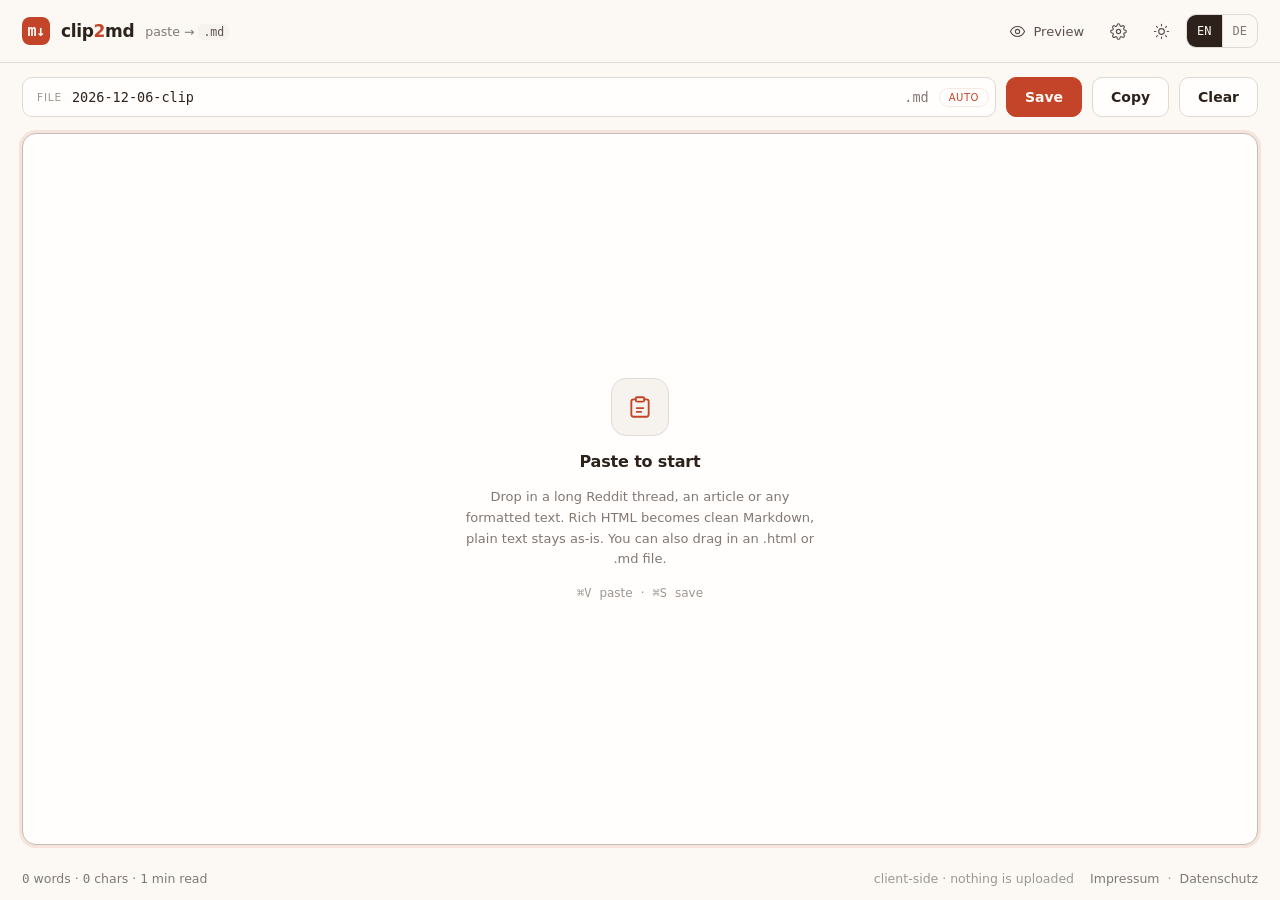
==== index.html @ 916d4b7c "Logo als Pfade, Undo-Fix beim Einfuegen, Drop-Schutz, CSP/HSTS, Datenschutz praezisiert" ====
<!DOCTYPE html>
<html lang="en">
<head>
<meta charset="UTF-8" />
<meta name="viewport" content="width=device-width, initial-scale=1.0" />
<meta name="description" content="clip2md — paste a Reddit thread, an article, any rich text and save it as clean Markdown in one keystroke. Client-side, private, no upload." />
<meta name="theme-color" content="#faf7f2" />
<link rel="manifest" href="manifest.webmanifest" />
<link rel="icon" href="icon.svg" type="image/svg+xml" />
<title>clip2md — Paste to Markdown</title>
<style>
  @font-face {
    font-family: "Geist";
    src: url("vendor/fonts/Geist-Variable.woff2") format("woff2");
    font-weight: 100 900; font-style: normal; font-display: swap;
  }
  @font-face {
    font-family: "Geist Mono";
    src: url("vendor/fonts/GeistMono-Variable.woff2") format("woff2");
    font-weight: 100 900; font-style: normal; font-display: swap;
  }

  :root {
    /* Light — warm paper, ink, one vermilion accent */
    --paper:       oklch(98.4% 0.006 80);
    --surface:     oklch(99.6% 0.003 80);
    --raised:      oklch(96.6% 0.007 80);
    --raised-hi:   oklch(94% 0.009 80);
    --line:        oklch(89% 0.008 75);
    --line-strong: oklch(80% 0.012 70);
    --ink:         oklch(26% 0.02 55);
    --ink-2:       oklch(44% 0.018 55);
    --ink-3:       oklch(58% 0.014 55);
    --faint:       oklch(68% 0.012 55);
    --accent:      oklch(56% 0.168 34);
    --accent-hi:   oklch(52% 0.18 33);
    --accent-ink:  oklch(99% 0.01 60);
    --accent-weak: oklch(56% 0.168 34 / 0.12);
    --ok:          oklch(56% 0.13 152);
    --danger:      oklch(55% 0.19 27);
    --shadow:      0 1px 2px oklch(30% 0.02 60 / 0.05), 0 8px 30px oklch(30% 0.02 60 / 0.08);

    --r-sm: 8px; --r: 10px; --r-lg: 14px;
    --ease: cubic-bezier(0.22, 1, 0.36, 1);
    --fast: 120ms; --normal: 200ms;
    --font: "Geist", ui-sans-serif, system-ui, -apple-system, "Segoe UI", Roboto, sans-serif;
    --mono: "Geist Mono", ui-monospace, "SF Mono", Menlo, Consolas, monospace;
  }
  [data-theme="dark"] {
    --paper:       oklch(19% 0.008 60);
    --surface:     oklch(22% 0.01 60);
    --raised:      oklch(26% 0.012 60);
    --raised-hi:   oklch(30% 0.014 60);
    --line:        oklch(30% 0.012 60);
    --line-strong: oklch(40% 0.016 60);
    --ink:         oklch(93% 0.006 75);
    --ink-2:       oklch(72% 0.012 70);
    --ink-3:       oklch(60% 0.012 65);
    --faint:       oklch(50% 0.012 60);
    --accent:      oklch(70% 0.15 40);
    --accent-hi:   oklch(74% 0.155 40);
    --accent-ink:  oklch(19% 0.03 40);
    --accent-weak: oklch(70% 0.15 40 / 0.16);
    --ok:          oklch(72% 0.14 152);
    --danger:      oklch(68% 0.16 27);
    --shadow:      0 1px 2px oklch(0% 0 0 / 0.3), 0 10px 34px oklch(0% 0 0 / 0.45);
  }

  * { box-sizing: border-box; }
  html, body { height: 100%; }
  body {
    margin: 0;
    background: var(--paper);
    color: var(--ink);
    font-family: var(--font);
    font-size: 14px;
    -webkit-font-smoothing: antialiased;
    text-rendering: optimizeLegibility;
    display: flex; flex-direction: column;
    min-height: 100dvh;
  }
  :focus-visible { outline: 2px solid var(--accent); outline-offset: 2px; border-radius: var(--r-sm); }
  .num { font-variant-numeric: tabular-nums; font-family: var(--mono); }

  /* ---------- Header ---------- */
  header {
    display: flex; align-items: center; gap: 14px;
    padding: 14px 22px;
    border-bottom: 1px solid var(--line);
  }
  .brand { display: flex; align-items: center; gap: 11px; }
  .mark {
    width: 28px; height: 28px; border-radius: 8px;
    display: grid; place-items: center;
    background: var(--accent); color: var(--accent-ink);
    font-family: var(--mono); font-weight: 700; font-size: 15px; letter-spacing: -0.04em;
  }
  .wordmark { font-size: 17px; font-weight: 600; letter-spacing: -0.02em; }
  .wordmark b { color: var(--accent); font-weight: 600; }
  .tagline { font-size: 12.5px; color: var(--ink-3); }
  .tagline code { font-family: var(--mono); font-size: 11.5px; color: var(--ink-2); background: var(--raised); padding: 1px 5px; border-radius: 5px; }
  header .spacer { flex: 1; }
  .tools { display: flex; align-items: center; gap: 6px; }

  .iconbtn {
    height: 34px; min-width: 34px; padding: 0 9px;
    display: inline-flex; align-items: center; justify-content: center; gap: 7px;
    background: transparent; color: var(--ink-2);
    border: 1px solid transparent; border-radius: var(--r);
    font-family: var(--font); font-size: 13px; font-weight: 500;
    cursor: pointer;
    transition: background var(--fast) var(--ease), color var(--fast), border-color var(--fast);
  }
  .iconbtn:hover { background: var(--raised); color: var(--ink); }
  .iconbtn[aria-pressed="true"] { background: var(--accent-weak); color: var(--accent-hi); }
  .iconbtn svg { width: 17px; height: 17px; }
  .seg {
    display: inline-flex; border: 1px solid var(--line); border-radius: var(--r); overflow: hidden;
  }
  .seg button {
    height: 32px; padding: 0 10px; border: none; background: transparent;
    color: var(--ink-3); font-family: var(--mono); font-size: 12px; font-weight: 500; cursor: pointer;
    transition: background var(--fast), color var(--fast);
  }
  .seg button + button { border-left: 1px solid var(--line); }
  .seg button[aria-pressed="true"] { background: var(--ink); color: var(--paper); }

  /* ---------- Toolbar ---------- */
  .bar { display: flex; align-items: center; gap: 10px; padding: 14px 22px; }
  .fname {
    flex: 1; min-width: 200px; display: flex; align-items: center; gap: 10px;
    background: var(--surface); border: 1px solid var(--line); border-radius: var(--r);
    padding: 0 6px 0 14px;
    transition: border-color var(--normal) var(--ease), box-shadow var(--normal) var(--ease);
  }
  .fname:focus-within { border-color: var(--line-strong); box-shadow: 0 0 0 3px var(--accent-weak); }
  .fname.flash { animation: flash .55s var(--ease); }
  @keyframes flash { 0% { box-shadow: 0 0 0 3px var(--accent-weak); border-color: var(--accent); } 100% { box-shadow: 0 0 0 3px transparent; border-color: var(--line); } }
  .fname .lbl { font-size: 10.5px; text-transform: uppercase; letter-spacing: 0.08em; color: var(--faint); }
  .fname input {
    flex: 1; min-width: 40px; background: transparent; border: none; outline: none;
    color: var(--ink); font-family: var(--mono); font-size: 13.5px; padding: 11px 0;
  }
  .fname .ext { font-family: var(--mono); font-size: 13.5px; color: var(--ink-3); }
  .fname .tag {
    font-size: 10px; letter-spacing: 0.05em; text-transform: uppercase; color: var(--faint);
    border: 1px solid var(--line); border-radius: 999px; padding: 3px 9px; white-space: nowrap;
    transition: color var(--fast), border-color var(--fast);
  }
  .fname .tag.auto { color: var(--accent); border-color: var(--accent-weak); }

  button.btn {
    height: 40px; padding: 0 18px;
    font-family: var(--font); font-size: 14px; font-weight: 550;
    border: 1px solid var(--line); background: var(--surface); color: var(--ink);
    border-radius: var(--r); cursor: pointer;
    transition: background var(--fast) var(--ease), border-color var(--fast), transform var(--fast);
  }
  button.btn:hover { background: var(--raised); border-color: var(--line-strong); }
  button.btn:active { transform: scale(0.98); }
  button.btn.primary {
    background: var(--accent); color: var(--accent-ink); border-color: var(--accent); font-weight: 620;
  }
  button.btn.primary:hover { background: var(--accent-hi); border-color: var(--accent-hi); }
  button.btn:disabled { opacity: 0.45; cursor: not-allowed; }

  /* ---------- Main / split ---------- */
  main { flex: 1; display: grid; grid-template-columns: 1fr; gap: 14px; min-height: 0; padding: 2px 22px 16px; }
  main.split { grid-template-columns: 1fr 1fr; }
  .pane { position: relative; display: flex; min-height: 0; }
  main:not(.split) .preview-pane { display: none; }

  #editor {
    flex: 1; width: 100%; resize: none;
    background: var(--surface); color: var(--ink);
    border: 1px solid var(--line); border-radius: var(--r-lg);
    padding: 22px 24px; font-family: var(--mono); font-size: 13.5px; line-height: 1.7;
    outline: none; tab-size: 2;
    transition: border-color var(--normal) var(--ease), box-shadow var(--normal) var(--ease);
  }
  #editor:focus { border-color: var(--line-strong); box-shadow: 0 0 0 3px var(--accent-weak); }
  #editor::placeholder { color: transparent; }
  main.drag #editor { border-color: var(--accent); box-shadow: 0 0 0 3px var(--accent-weak); }

  /* Empty state */
  .empty {
    position: absolute; inset: 0; display: flex; flex-direction: column;
    align-items: center; justify-content: center; gap: 16px; text-align: center;
    pointer-events: none; padding: 24px; opacity: 1; transition: opacity var(--normal) var(--ease);
  }
  main.has-content .empty { opacity: 0; }
  .empty .glyph {
    width: 58px; height: 58px; border-radius: 15px; display: grid; place-items: center;
    background: var(--raised); border: 1px solid var(--line); color: var(--accent);
  }
  .empty .glyph svg { width: 26px; height: 26px; }
  .empty h2 { margin: 0; font-size: 16px; font-weight: 600; letter-spacing: -0.01em; color: var(--ink); }
  .empty p { margin: 0; max-width: 44ch; font-size: 13px; line-height: 1.6; color: var(--ink-3); }
  .empty .keys { display: flex; gap: 8px; align-items: center; color: var(--faint); font-size: 12px; }

  /* Preview */
  .preview {
    flex: 1; overflow: auto; background: var(--surface);
    border: 1px solid var(--line); border-radius: var(--r-lg);
    padding: 22px 26px; font-size: 14px; line-height: 1.65; color: var(--ink);
  }
  .preview :first-child { margin-top: 0; }
  .preview .fm { margin: 0 0 1.3em; padding: 0 0 12px; border-bottom: 1px dashed var(--line); font-family: var(--mono); font-size: 12px; color: var(--ink-3); display: grid; gap: 3px; }
  .preview .fm b { color: var(--ink-2); font-weight: 500; }
  .preview h1, .preview h2, .preview h3 { font-weight: 640; letter-spacing: -0.015em; line-height: 1.25; margin: 1.4em 0 .5em; }
  .preview h1 { font-size: 1.7em; } .preview h2 { font-size: 1.35em; } .preview h3 { font-size: 1.12em; }
  .preview p, .preview ul, .preview ol, .preview blockquote, .preview pre, .preview table { margin: 0 0 .9em; }
  .preview a { color: var(--accent-hi); text-underline-offset: 2px; }
  .preview code { font-family: var(--mono); font-size: .88em; background: var(--raised); padding: 1px 5px; border-radius: 5px; }
  .preview pre { background: var(--raised); padding: 14px 16px; border-radius: var(--r); overflow: auto; }
  .preview pre code { background: none; padding: 0; }
  .preview blockquote { border-left: 3px solid var(--line-strong); padding-left: 14px; color: var(--ink-2); }
  .preview img { max-width: 100%; border-radius: var(--r-sm); }
  .preview table { border-collapse: collapse; width: 100%; font-size: .92em; }
  .preview th, .preview td { border: 1px solid var(--line); padding: 6px 10px; text-align: left; }
  .preview hr { border: none; border-top: 1px solid var(--line); margin: 1.4em 0; }

  /* ---------- Settings popover ---------- */
  .pop {
    position: absolute; top: 56px; right: 22px; z-index: 40; width: 320px; max-width: calc(100vw - 32px);
    background: var(--surface); border: 1px solid var(--line-strong); border-radius: var(--r-lg);
    box-shadow: var(--shadow); padding: 6px; display: none;
  }
  .pop.open { display: block; animation: pop .16s var(--ease); }
  @keyframes pop { from { opacity: 0; transform: translateY(-6px); } to { opacity: 1; transform: none; } }
  .pop h3 { margin: 0; padding: 10px 12px 8px; font-size: 11px; text-transform: uppercase; letter-spacing: 0.08em; color: var(--faint); }
  .row { display: flex; align-items: center; justify-content: space-between; gap: 12px; padding: 9px 12px; border-radius: var(--r-sm); }
  .row:hover { background: var(--raised); }
  .row label { font-size: 13.5px; color: var(--ink); cursor: pointer; }
  .row .hint { display: block; font-size: 11.5px; color: var(--ink-3); margin-top: 2px; }
  .pop .field { padding: 6px 12px 10px; }
  .pop .field input, .pop .field select {
    width: 100%; height: 34px; padding: 0 10px; background: var(--paper);
    border: 1px solid var(--line); border-radius: var(--r-sm); color: var(--ink);
    font-family: var(--mono); font-size: 12.5px; outline: none;
  }
  .pop .field input:focus, .pop .field select:focus { border-color: var(--line-strong); box-shadow: 0 0 0 3px var(--accent-weak); }
  .pop .field.two { display: grid; grid-template-columns: 1fr 1fr; gap: 8px; }
  .sep { height: 1px; background: var(--line); margin: 4px 8px; }

  /* Switch */
  .sw { position: relative; width: 38px; height: 22px; flex: none; }
  .sw input { position: absolute; inset: 0; z-index: 2; opacity: 0; width: 100%; height: 100%; margin: 0; cursor: pointer; }
  .sw .track { position: absolute; inset: 0; z-index: 1; pointer-events: none; background: var(--line-strong); border-radius: 999px; transition: background var(--fast); }
  .sw .knob { position: absolute; top: 3px; left: 3px; z-index: 1; pointer-events: none; width: 16px; height: 16px; background: var(--surface); border-radius: 50%; transition: transform var(--fast) var(--ease); box-shadow: 0 1px 2px oklch(0% 0 0 / 0.25); }
  .sw input:checked + .track { background: var(--accent); }
  .sw input:checked + .track + .knob { transform: translateX(16px); }

  /* ---------- Footer ---------- */
  footer { display: flex; align-items: center; gap: 16px; padding: 10px 22px 14px; font-size: 12.5px; color: var(--faint); flex-wrap: wrap; }
  footer .count { color: var(--ink-3); }
  footer .spacer { flex: 1; }
  .badge { display: inline-flex; align-items: center; gap: 7px; font-size: 12px; color: var(--ink-3); opacity: 0; transform: translateY(2px); transition: opacity var(--normal) var(--ease), transform var(--normal) var(--ease); }
  .badge.show { opacity: 1; transform: none; }
  .badge .led { width: 7px; height: 7px; border-radius: 50%; background: var(--faint); }
  .badge.ok .led { background: var(--ok); }
  .badge.pulse .led { animation: pulse .6s var(--ease); }
  @keyframes pulse { 0% { box-shadow: 0 0 0 0 var(--accent-weak); } 100% { box-shadow: 0 0 0 9px transparent; } }

  /* ---------- Toast ---------- */
  .toast {
    position: fixed; left: 50%; bottom: 26px; transform: translateX(-50%) translateY(16px);
    background: var(--ink); color: var(--paper); padding: 11px 18px; border-radius: 10px;
    font-size: 13.5px; opacity: 0; pointer-events: none;
    transition: opacity var(--normal), transform var(--normal) var(--ease);
    box-shadow: var(--shadow); z-index: 60; max-width: 90vw;
  }
  .toast.show { opacity: 1; transform: translateX(-50%) translateY(0); }
  .toast.err { background: var(--danger); color: oklch(99% 0.01 27); }

  @media (max-width: 900px) {
    .tagline { display: none; }
    main.split { grid-template-columns: 1fr; }
    main.split .editor-pane { display: none; }
  }
  @media (max-width: 620px) {
    header { padding: 12px 14px; gap: 8px; flex-wrap: wrap; }
    .bar { padding: 12px 14px; gap: 8px; flex-wrap: wrap; }
    .fname { order: -1; flex-basis: 100%; }
    main { padding: 2px 14px 12px; }
    footer { padding: 10px 14px 12px; }
    .iconbtn .lbl-txt { display: none; }
  }
  @media (prefers-reduced-motion: reduce) {
    *, *::before, *::after { animation-duration: .01ms !important; transition-duration: .01ms !important; }
  }
  footer .legal-links { display: inline-flex; gap: 0.5rem; align-items: center; }
  footer .legal-links a { color: var(--ink-3); text-decoration: none; }
  footer .legal-links a:hover { color: var(--accent); text-decoration: underline; text-underline-offset: 3px; }
</style>
</head>
<body>
  <header>
    <div class="brand">
      <div class="mark">m↓</div>
      <span class="wordmark">clip<b>2</b>md</span>
      <span class="tagline" data-i18n="tagline">paste → <code>.md</code></span>
    </div>
    <span class="spacer"></span>
    <div class="tools">
      <button id="previewBtn" class="iconbtn" aria-pressed="false" data-i18n-title="t_preview" title="Toggle preview">
        <svg viewBox="0 0 24 24" fill="none" stroke="currentColor" stroke-width="1.6" stroke-linecap="round" stroke-linejoin="round"><path d="M2 12s3.5-7 10-7 10 7 10 7-3.5 7-10 7-10-7-10-7Z"/><circle cx="12" cy="12" r="3"/></svg>
        <span class="lbl-txt" data-i18n="preview">Preview</span>
      </button>
      <button id="settingsBtn" class="iconbtn" aria-haspopup="true" aria-expanded="false" data-i18n-title="t_settings" title="Settings">
        <svg viewBox="0 0 24 24" fill="none" stroke="currentColor" stroke-width="1.6" stroke-linecap="round" stroke-linejoin="round"><circle cx="12" cy="12" r="3"/><path d="M19.4 15a1.65 1.65 0 0 0 .33 1.82l.06.06a2 2 0 1 1-2.83 2.83l-.06-.06a1.65 1.65 0 0 0-1.82-.33 1.65 1.65 0 0 0-1 1.51V21a2 2 0 0 1-4 0v-.09A1.65 1.65 0 0 0 9 19.4a1.65 1.65 0 0 0-1.82.33l-.06.06a2 2 0 1 1-2.83-2.83l.06-.06a1.65 1.65 0 0 0 .33-1.82 1.65 1.65 0 0 0-1.51-1H3a2 2 0 0 1 0-4h.09A1.65 1.65 0 0 0 4.6 9a1.65 1.65 0 0 0-.33-1.82l-.06-.06a2 2 0 1 1 2.83-2.83l.06.06a1.65 1.65 0 0 0 1.82.33H9a1.65 1.65 0 0 0 1-1.51V3a2 2 0 0 1 4 0v.09a1.65 1.65 0 0 0 1 1.51 1.65 1.65 0 0 0 1.82-.33l.06-.06a2 2 0 1 1 2.83 2.83l-.06.06a1.65 1.65 0 0 0-.33 1.82V9a1.65 1.65 0 0 0 1.51 1H21a2 2 0 0 1 0 4h-.09a1.65 1.65 0 0 0-1.51 1Z"/></svg>
      </button>
      <button id="themeBtn" class="iconbtn" data-i18n-title="t_theme" title="Toggle theme">
        <svg id="themeIcon" viewBox="0 0 24 24" fill="none" stroke="currentColor" stroke-width="1.6" stroke-linecap="round" stroke-linejoin="round"><circle cx="12" cy="12" r="4"/><path d="M12 2v2M12 20v2M4.9 4.9l1.4 1.4M17.7 17.7l1.4 1.4M2 12h2M20 12h2M6.3 17.7l-1.4 1.4M19.1 4.9l-1.4 1.4"/></svg>
      </button>
      <div class="seg" role="group" aria-label="Language">
        <button id="langEn" aria-pressed="true">EN</button>
        <button id="langDe" aria-pressed="false">DE</button>
      </div>
    </div>
  </header>

  <div class="bar">
    <label class="fname" id="fnameBox">
      <span class="lbl" data-i18n="file">File</span>
      <input id="filename" type="text" spellcheck="false" autocomplete="off" aria-label="Filename" />
      <span class="ext">.md</span>
      <span class="tag auto" id="fnameTag">auto</span>
    </label>
    <button id="save" class="btn primary" data-i18n="save">Save</button>
    <button id="copy" class="btn" data-i18n="copy">Copy</button>
    <button id="clear" class="btn" data-i18n="clear">Clear</button>
  </div>

  <main id="main">
    <div class="pane editor-pane">
      <textarea id="editor" spellcheck="false" autocapitalize="off" autocorrect="off" aria-label="Markdown editor"></textarea>
      <div class="empty" id="empty" aria-hidden="true">
        <div class="glyph">
          <svg viewBox="0 0 24 24" fill="none" stroke="currentColor" stroke-width="1.7" stroke-linecap="round" stroke-linejoin="round">
            <rect x="8" y="3" width="8" height="4" rx="1.4"/>
            <path d="M16 5h2a2 2 0 0 1 2 2v12a2 2 0 0 1-2 2H6a2 2 0 0 1-2-2V7a2 2 0 0 1 2-2h2"/>
            <path d="M9 13h6M9 16.5h4"/>
          </svg>
        </div>
        <h2 data-i18n="empty_h">Paste to start</h2>
        <p data-i18n="empty_p">Drop in a long Reddit thread, an article or any formatted text. Rich HTML becomes clean Markdown, plain text stays as-is. You can also drag in an .html or .md file.</p>
        <div class="keys"><kbd class="num">⌘V</kbd><span data-i18n="k_paste">paste</span> · <kbd class="num">⌘S</kbd><span data-i18n="k_save">save</span></div>
      </div>
    </div>
    <div class="pane preview-pane">
      <div class="preview" id="preview" aria-label="Preview"></div>
    </div>
  </main>

  <footer>
    <span class="count"><span class="num" id="words">0</span> <span data-i18n="words">words</span> · <span class="num" id="chars">0</span> <span data-i18n="chars">chars</span> · <span class="num" id="rt">0</span> <span data-i18n="minread">min read</span></span>
    <span class="badge" id="srcBadge"><span class="led"></span><span id="srcText"></span></span>
    <span class="spacer"></span>
    <span data-i18n="privacy">client-side · nothing is uploaded</span>
    <span class="legal-links"><a href="impressum.html">Impressum</a> &middot; <a href="datenschutz.html">Datenschutz</a></span>
  </footer>

  <!-- Settings -->
  <div class="pop" id="settingsPop" role="dialog" aria-label="Settings">
    <h3 data-i18n="s_output">Output</h3>
    <div class="row">
      <label for="fmToggle"><span data-i18n="s_fm">YAML front matter</span><span class="hint" data-i18n="s_fm_hint">Prepend title, date, source, tags</span></label>
      <span class="sw"><input type="checkbox" id="fmToggle" /><span class="track"></span><span class="knob"></span></span>
    </div>
    <div class="field two" id="fmFields" hidden>
      <input id="fmSource" type="text" data-i18n-ph="ph_source" placeholder="Source URL (optional)" />
      <input id="fmTags" type="text" data-i18n-ph="ph_tags" placeholder="tags, comma-separated" />
    </div>
    <div class="sep"></div>
    <h3 data-i18n="s_conv">Conversion</h3>
    <div class="row">
      <label for="stripLinks" data-i18n="s_links">Links as plain text</label>
      <span class="sw"><input type="checkbox" id="stripLinks" /><span class="track"></span><span class="knob"></span></span>
    </div>
    <div class="row">
      <label for="dropImages" data-i18n="s_images">Remove images</label>
      <span class="sw"><input type="checkbox" id="dropImages" /><span class="track"></span><span class="knob"></span></span>
    </div>
    <div class="field two">
      <select id="bulletSel" aria-label="Bullet marker">
        <option value="-">-  bullets</option>
        <option value="*">*  bullets</option>
        <option value="+">+  bullets</option>
      </select>
      <select id="headingSel" aria-label="Heading style">
        <option value="atx"># headings</option>
        <option value="setext">= headings</option>
      </select>
    </div>
    <div class="sep"></div>
    <h3 data-i18n="s_file">Filename</h3>
    <div class="field">
      <select id="namePattern" aria-label="Filename pattern">
        <option value="title" data-i18n="s_p_title">Title + date</option>
        <option value="datetime" data-i18n="s_p_dt">Date + time</option>
      </select>
    </div>
  </div>

  <div id="toast" class="toast" role="status" aria-live="polite"></div>

  <script src="vendor/turndown.js"></script>
  <script src="vendor/turndown-plugin-gfm.js"></script>
  <script src="vendor/marked.umd.js"></script>
  <script src="vendor/purify.min.js"></script>
  <script>
  (function () {
    "use strict";

    // ---------- i18n ----------
    var T = {
      en: {
        tagline: 'paste → <code>.md</code>', preview: 'Preview', file: 'File', save: 'Save', copy: 'Copy', clear: 'Clear',
        empty_h: 'Paste to start',
        empty_p: 'Drop in a long Reddit thread, an article or any formatted text. Rich HTML becomes clean Markdown, plain text stays as-is. You can also drag in an .html or .md file.',
        k_paste: 'paste', k_save: 'save', words: 'words', chars: 'chars', minread: 'min read',
        privacy: 'client-side · nothing is uploaded',
        s_output: 'Output', s_fm: 'YAML front matter', s_fm_hint: 'Prepend title, date, source, tags',
        s_conv: 'Conversion', s_links: 'Links as plain text', s_images: 'Remove images', s_file: 'Filename',
        s_p_title: 'Title + date', s_p_dt: 'Date + time',
        ph_source: 'Source URL (optional)', ph_tags: 'tags, comma-separated',
        t_preview: 'Toggle preview', t_settings: 'Settings', t_theme: 'Toggle theme',
        src_conv: 'Converted HTML → Markdown', src_raw: 'Pasted as text', src_raw_forced: 'Pasted raw (forced)', src_fail: 'Pasted as text (conversion failed)',
        saved: 'Saved', copied: 'Markdown copied', nosave: 'Nothing to save', nocopy: 'Nothing to copy',
        loaded: 'File loaded', clear_confirm: 'Clear the editor?', copyfail: 'Copy failed'
      },
      de: {
        tagline: 'reinpasten → <code>.md</code>', preview: 'Vorschau', file: 'Datei', save: 'Speichern', copy: 'Kopieren', clear: 'Leeren',
        empty_h: 'Reinpasten',
        empty_p: 'Langen Reddit-Thread, einen Artikel oder formatierten Text einfügen. HTML wird zu sauberem Markdown, reiner Text bleibt roh. Du kannst auch eine .html- oder .md-Datei hineinziehen.',
        k_paste: 'einfügen', k_save: 'speichern', words: 'Wörter', chars: 'Zeichen', minread: 'Min. Lesezeit',
        privacy: 'clientseitig · nichts wird gesendet',
        s_output: 'Ausgabe', s_fm: 'YAML-Front-Matter', s_fm_hint: 'Titel, Datum, Quelle, Tags voranstellen',
        s_conv: 'Konvertierung', s_links: 'Links als Klartext', s_images: 'Bilder entfernen', s_file: 'Dateiname',
        s_p_title: 'Titel + Datum', s_p_dt: 'Datum + Uhrzeit',
        ph_source: 'Quell-URL (optional)', ph_tags: 'Tags, kommagetrennt',
        t_preview: 'Vorschau umschalten', t_settings: 'Einstellungen', t_theme: 'Thema wechseln',
        src_conv: 'HTML → Markdown konvertiert', src_raw: 'Roh eingefügt', src_raw_forced: 'Roh eingefügt (erzwungen)', src_fail: 'Roh eingefügt (Konvertierung fehlgeschlagen)',
        saved: 'Gespeichert', copied: 'Markdown kopiert', nosave: 'Nichts zu speichern', nocopy: 'Nichts zu kopieren',
        loaded: 'Datei geladen', clear_confirm: 'Editor wirklich leeren?', copyfail: 'Kopieren fehlgeschlagen'
      }
    };
    var lang = 'en';
    function t(k) { return (T[lang] && T[lang][k]) || T.en[k] || k; }

    // ---------- Storage ----------
    var LS = { get: function(k,d){ try { var v = localStorage.getItem('clip2md:'+k); return v===null?d:JSON.parse(v); } catch(e){ return d; } },
               set: function(k,v){ try { localStorage.setItem('clip2md:'+k, JSON.stringify(v)); } catch(e){} } };

    // ---------- Elements ----------
    var $ = function(id){ return document.getElementById(id); };
    var editor=$('editor'), main=$('main'), preview=$('preview'),
        filename=$('filename'), fnameBox=$('fnameBox'), fnameTag=$('fnameTag'),
        wordsEl=$('words'), charsEl=$('chars'), rtEl=$('rt'),
        srcBadge=$('srcBadge'), srcText=$('srcText'), toastEl=$('toast'),
        settingsPop=$('settingsPop'), settingsBtn=$('settingsBtn'), previewBtn=$('previewBtn'), themeBtn=$('themeBtn');

    var settings = {
      frontMatter: LS.get('frontMatter', false),
      source: LS.get('source', ''),
      tags: LS.get('tags', ''),
      stripLinks: LS.get('stripLinks', false),
      dropImages: LS.get('dropImages', false),
      bullet: LS.get('bullet', '-'),
      heading: LS.get('heading', 'atx'),
      pattern: LS.get('pattern', 'title')
    };

    var filenameEdited = false, forceRaw = false, forceRawTimer = null, toastTimer = null, previewOn = LS.get('preview', false);

    // ---------- Turndown (rebuilt on settings change) ----------
    var td;
    function buildTurndown() {
      td = new TurndownService({
        headingStyle: settings.heading, hr: '---', bulletListMarker: settings.bullet,
        codeBlockStyle: 'fenced', emDelimiter: '*', strongDelimiter: '**', linkStyle: 'inlined'
      });
      try { if (window.turndownPluginGfm && window.turndownPluginGfm.gfm) td.use(window.turndownPluginGfm.gfm); } catch(e){}
      td.remove(['script','style','noscript','iframe','svg']);
      if (settings.dropImages) td.addRule('noimg', { filter: 'img', replacement: function(){ return ''; } });
      if (settings.stripLinks) td.addRule('flatlink', { filter: 'a', replacement: function(c){ return c; } });
    }
    buildTurndown();

    // ---------- Helpers ----------
    function toast(msg, isErr){ toastEl.textContent = msg; toastEl.classList.toggle('err', !!isErr); toastEl.classList.add('show');
      clearTimeout(toastTimer); toastTimer = setTimeout(function(){ toastEl.classList.remove('show'); }, 2200); }
    function pad(n){ return n<10?'0'+n:''+n; }
    function today(){ var d=new Date(); return d.getFullYear()+'-'+pad(d.getMonth()+1)+'-'+pad(d.getDate()); }
    function nowTime(){ var d=new Date(); return pad(d.getHours())+pad(d.getMinutes()); }

    var UML={ 'ä':'ae','ö':'oe','ü':'ue','ß':'ss','Ä':'ae','Ö':'oe','Ü':'ue' };
    function slugify(s){ if(!s) return '';
      s=s.replace(/[äöüßÄÖÜ]/g,function(c){return UML[c]||c;}).normalize('NFKD').replace(/[\u0300-\u036f]/g,'');
      return s.toLowerCase().replace(/[^a-z0-9]+/g,'-').replace(/^-+|-+$/g,'').slice(0,60).replace(/-+$/g,''); }
    function deriveTitle(md){ var L=md.split(/\r?\n/), i, m, t;
      for(i=0;i<L.length;i++){ m=L[i].match(/^\s{0,3}#{1,6}\s+(.+?)\s*#*\s*$/); if(m&&m[1].trim()) return m[1].trim(); }
      for(i=0;i<L.length;i++){ t=L[i].trim(); if(!t) continue; if(/^([-*_=#>`|]{1,}|\[.*\])$/.test(t)) continue; return t.replace(/^[#>*\-\s]+/,'').trim(); }
      return ''; }
    function computeFilename(md){
      if (settings.pattern === 'datetime') return today()+'-'+nowTime();
      var slug = slugify(deriveTitle(md)); return today()+(slug?'-'+slug:'-clip'); }

    function refreshFilename(flash){ if(filenameEdited) return; var next=computeFilename(editor.value);
      if(next!==filename.value){ filename.value=next; if(flash){ fnameBox.classList.remove('flash'); void fnameBox.offsetWidth; fnameBox.classList.add('flash'); } } }
    function setFnameTag(){ if(filenameEdited){ fnameTag.textContent = lang==='de'?'eigen':'custom'; fnameTag.classList.remove('auto'); }
      else { fnameTag.textContent='auto'; fnameTag.classList.add('auto'); } }

    function countWords(v){ return v.trim()?v.trim().split(/\s+/).length:0; }
    function updateCounts(){ var v=editor.value, w=countWords(v);
      charsEl.textContent=v.length.toLocaleString(lang==='de'?'de-DE':'en-US');
      wordsEl.textContent=w.toLocaleString(lang==='de'?'de-DE':'en-US');
      rtEl.textContent=Math.max(1, Math.round(w/200)); }
    function updateEmpty(){ main.classList.toggle('has-content', editor.value.length>0); }

    function buildFrontMatter(){
      if(!settings.frontMatter) return '';
      var title=deriveTitle(editor.value)||'Untitled';
      var lines=['---','title: '+JSON.stringify(title),'date: '+today()];
      if(settings.source.trim()) lines.push('source: '+JSON.stringify(settings.source.trim()));
      if(settings.tags.trim()){ var tg=settings.tags.split(',').map(function(s){return s.trim();}).filter(Boolean); if(tg.length) lines.push('tags: ['+tg.join(', ')+']'); }
      lines.push('---',''); return lines.join('\n');
    }
    function fullContent(){ return buildFrontMatter()+editor.value; }

    // ---------- Preview ----------
    var pvTimer=null;
    function escapeHtml(s){ return s.replace(/[&<>"']/g, function(c){ return {'&':'&amp;','<':'&lt;','>':'&gt;','"':'&quot;',"'":'&#39;'}[c]; }); }
    function renderPreview(){ if(!previewOn) return;
      var md=editor.value, fmHtml='';
      // Show YAML front matter as a compact metadata block, not as body text.
      if(settings.frontMatter){
        var fm=buildFrontMatter();
        var m=fm.match(/^---\n([\s\S]*?)\n---/);
        if(m){ var rows=m[1].split('\n').map(function(l){ var i=l.indexOf(':'); if(i<0) return escapeHtml(l);
          return '<span><b>'+escapeHtml(l.slice(0,i))+'</b>'+escapeHtml(l.slice(i))+'</span>'; }).join('');
          fmHtml='<div class="fm">'+rows+'</div>'; }
      }
      var html=window.marked?window.marked.parse(md,{gfm:true,breaks:false}):escapeHtml(md);
      var clean=window.DOMPurify?window.DOMPurify.sanitize(html):html;
      preview.innerHTML=fmHtml+clean; }
    function schedulePreview(){ if(!previewOn) return; clearTimeout(pvTimer); pvTimer=setTimeout(renderPreview,120); }

    function showSource(key, ok, pulse){ srcText.textContent=t(key); srcBadge.dataset.key=key; srcBadge.classList.toggle('ok',!!ok); srcBadge.classList.add('show');
      if(pulse){ srcBadge.classList.remove('pulse'); void srcBadge.offsetWidth; srcBadge.classList.add('pulse'); } }
    function hideSource(){ srcBadge.classList.remove('show','ok','pulse'); srcBadge.dataset.key=''; }

    function refreshAll(flash){ updateCounts(); refreshFilename(flash); updateEmpty(); schedulePreview(); }

    // ---------- Paste ----------
    editor.addEventListener('paste', function(e){
      var cd=e.clipboardData||window.clipboardData; if(!cd) return;
      var html=cd.getData('text/html'), text=cd.getData('text/plain'), out, key, ok;
      if(!forceRaw && html && html.trim()){
        try { out=td.turndown(html).replace(/\n{3,}/g,'\n\n').trim(); key='src_conv'; ok=true; }
        catch(err){ out=text; key='src_fail'; ok=false; }
      } else { out=text; key=forceRaw?'src_raw_forced':'src_raw'; ok=false; }
      forceRaw=false; if(out==null) return;
      e.preventDefault(); insertAtCursor(out); showSource(key,ok,true); refreshAll(true);
    });
    function insertAtCursor(str){
      // execCommand haelt den nativen Undo-Stack der Textarea intakt (Cmd+Z nach dem Einfuegen).
      editor.focus();
      var ok=false;
      try { ok = document.execCommand('insertText', false, str); } catch(e){ ok=false; }
      if(ok) return;
      var s=editor.selectionStart,en=editor.selectionEnd;
      editor.value=editor.value.slice(0,s)+str+editor.value.slice(en);
      var p=s+str.length; editor.selectionStart=editor.selectionEnd=p; }

    editor.addEventListener('input', function(){ hideSource(); refreshAll(false); });

    // ---------- Drag & drop ----------
    ['dragenter','dragover'].forEach(function(ev){ editor.addEventListener(ev, function(e){ e.preventDefault(); main.classList.add('drag'); }); });
    ['dragleave','dragend'].forEach(function(ev){ editor.addEventListener(ev, function(){ main.classList.remove('drag'); }); });
    editor.addEventListener('drop', function(e){
      var f=e.dataTransfer&&e.dataTransfer.files&&e.dataTransfer.files[0]; main.classList.remove('drag'); if(!f) return;
      e.preventDefault(); var r=new FileReader();
      if(f.size > 10*1024*1024){ toast(lang==='de'?'Datei zu gross (max. 10 MB)':'File too large (max 10 MB)', true); return; }
      if(editor.value.trim() && !confirm(lang==='de'?'Editor-Inhalt durch die Datei ersetzen?':'Replace the editor content with this file?')) return;
      r.onerror=function(){ toast(lang==='de'?'Datei nicht lesbar':'Could not read file', true); };
      r.onload=function(){ var txt=String(r.result||''); var name=f.name.toLowerCase();
        if(/\.html?$/.test(name)){ try{ txt=td.turndown(txt).replace(/\n{3,}/g,'\n\n').trim(); showSource('src_conv',true,true); }catch(_){ showSource('src_fail',false,true);} }
        else { showSource('src_raw',false,true); }
        editor.value=txt;
        if(!filenameEdited){ var base=f.name.replace(/\.[^.]+$/,''); if(base){ filename.value=slugify(base)||computeFilename(txt); } }
        refreshAll(true); toast(t('loaded')); };
      r.readAsText(f);
    });

    // ---------- Filename ----------
    filename.addEventListener('input', function(){ filenameEdited=filename.value.trim().length>0; setFnameTag(); });
    filename.addEventListener('blur', function(){ if(!filename.value.trim()){ filenameEdited=false; setFnameTag(); refreshFilename(false); } });

    // ---------- Save / Copy / Clear ----------
    function save(){ var content=fullContent(); if(!editor.value.trim()){ toast(t('nosave'),true); flashEditor(); return; }
      var name=(filename.value.trim()||computeFilename(editor.value)).replace(/[\/\\:*?"<>|]+/g,'-').replace(/\s+/g,'-');
      if(!/\.md$/i.test(name)) name+='.md';
      var blob=new Blob([content],{type:'text/markdown;charset=utf-8'}), url=URL.createObjectURL(blob), a=document.createElement('a');
      a.href=url; a.download=name; document.body.appendChild(a); a.click(); document.body.removeChild(a);
      setTimeout(function(){ URL.revokeObjectURL(url); },1000); toast(t('saved')+' · '+name); }
    function flashEditor(){ editor.style.borderColor='var(--danger)'; setTimeout(function(){ editor.style.borderColor=''; },500); }
    $('save').addEventListener('click', save);

    $('copy').addEventListener('click', function(){ var v=fullContent(); if(!editor.value.trim()){ toast(t('nocopy'),true); return; }
      if(navigator.clipboard&&navigator.clipboard.writeText){ navigator.clipboard.writeText(v).then(function(){ toast(t('copied')); }, function(){ legacyCopy(v); }); }
      else legacyCopy(v); });
    function legacyCopy(v){ var ta=document.createElement('textarea'); ta.value=v; ta.style.position='fixed'; ta.style.opacity='0'; document.body.appendChild(ta); ta.select();
      try{ document.execCommand('copy'); toast(t('copied')); }catch(e){ toast(t('copyfail'),true); } document.body.removeChild(ta); }

    $('clear').addEventListener('click', function(){ if(editor.value && !confirm(t('clear_confirm'))) return;
      editor.value=''; filenameEdited=false; hideSource(); setFnameTag(); refreshAll(false); editor.focus(); });

    // ---------- Keyboard ----------
    document.addEventListener('keydown', function(e){ var mod=e.metaKey||e.ctrlKey;
      if(mod && !e.shiftKey && !e.altKey && (e.key==='s'||e.key==='S')){ e.preventDefault(); save(); return; }
      if(mod && e.shiftKey && (e.key==='v'||e.key==='V')){ forceRaw=true; clearTimeout(forceRawTimer); forceRawTimer=setTimeout(function(){ forceRaw=false; },3000); }
      if(e.key==='Escape'){ closeSettings(); } });

    // ---------- Preview toggle ----------
    function setPreview(on){ previewOn=on; main.classList.toggle('split',on); previewBtn.setAttribute('aria-pressed',on?'true':'false'); LS.set('preview',on); if(on) renderPreview(); }
    previewBtn.addEventListener('click', function(){ setPreview(!previewOn); });

    // ---------- Theme ----------
    function setTheme(theme){ document.documentElement.setAttribute('data-theme', theme); LS.set('theme', theme);
      document.querySelector('meta[name=theme-color]').setAttribute('content', theme==='dark'?'#231f1b':'#faf7f2'); }
    themeBtn.addEventListener('click', function(){ var cur=document.documentElement.getAttribute('data-theme')==='dark'?'dark':'light'; setTheme(cur==='dark'?'light':'dark'); });

    // ---------- Language ----------
    function applyLang(){
      document.documentElement.setAttribute('lang', lang);
      document.querySelectorAll('[data-i18n]').forEach(function(el){ el.innerHTML=t(el.getAttribute('data-i18n')); });
      document.querySelectorAll('[data-i18n-ph]').forEach(function(el){ el.setAttribute('placeholder', t(el.getAttribute('data-i18n-ph'))); });
      document.querySelectorAll('[data-i18n-title]').forEach(function(el){ el.setAttribute('title', t(el.getAttribute('data-i18n-title'))); });
      $('langEn').setAttribute('aria-pressed', lang==='en'?'true':'false');
      $('langDe').setAttribute('aria-pressed', lang==='de'?'true':'false');
      if(srcBadge.dataset.key) srcText.textContent=t(srcBadge.dataset.key);
      setFnameTag(); updateCounts(); }
    function setLang(l){ lang=l; LS.set('lang',l); applyLang(); }
    $('langEn').addEventListener('click', function(){ setLang('en'); });
    $('langDe').addEventListener('click', function(){ setLang('de'); });

    // ---------- Settings popover ----------
    function openSettings(){ settingsPop.classList.add('open'); settingsBtn.setAttribute('aria-expanded','true'); }
    function closeSettings(){ settingsPop.classList.remove('open'); settingsBtn.setAttribute('aria-expanded','false'); }
    settingsBtn.addEventListener('click', function(e){ e.stopPropagation(); settingsPop.classList.contains('open')?closeSettings():openSettings(); });
    document.addEventListener('click', function(e){ if(settingsPop.classList.contains('open') && !settingsPop.contains(e.target) && e.target!==settingsBtn) closeSettings(); });
    settingsPop.addEventListener('click', function(e){ e.stopPropagation(); });

    function bindToggle(id, key, after){ var el=$(id); el.checked=!!settings[key];
      el.addEventListener('change', function(){ settings[key]=el.checked; LS.set(key,el.checked); if(after) after(); }); }
    function bindSelect(id, key, after){ var el=$(id); el.value=settings[key];
      el.addEventListener('change', function(){ settings[key]=el.value; LS.set(key,el.value); if(after) after(); }); }
    function bindText(id, key){ var el=$(id); el.value=settings[key];
      el.addEventListener('input', function(){ settings[key]=el.value; LS.set(key,el.value); schedulePreview(); }); }

    var fmFields=$('fmFields');
    function syncFmFields(){ fmFields.hidden=!settings.frontMatter; }
    bindToggle('fmToggle','frontMatter', function(){ syncFmFields(); refreshAll(false); });
    bindText('fmSource','source'); bindText('fmTags','tags');
    bindToggle('stripLinks','stripLinks', function(){ buildTurndown(); });
    bindToggle('dropImages','dropImages', function(){ buildTurndown(); });
    bindSelect('bulletSel','bullet', function(){ buildTurndown(); });
    bindSelect('headingSel','heading', function(){ buildTurndown(); });
    bindSelect('namePattern','pattern', function(){ refreshFilename(true); });
    syncFmFields();

    // ---------- Init ----------
    setTheme(LS.get('theme', (window.matchMedia && window.matchMedia('(prefers-color-scheme: dark)').matches)?'dark':'light'));
    setLang(LS.get('lang','en'));
    setPreview(previewOn);
    setFnameTag(); refreshAll(false); editor.focus();

    // ---------- PWA ----------
    if('serviceWorker' in navigator){ window.addEventListener('load', function(){ navigator.serviceWorker.register('sw.js').catch(function(){}); }); }
  })();
  </script>
</body>
</html>
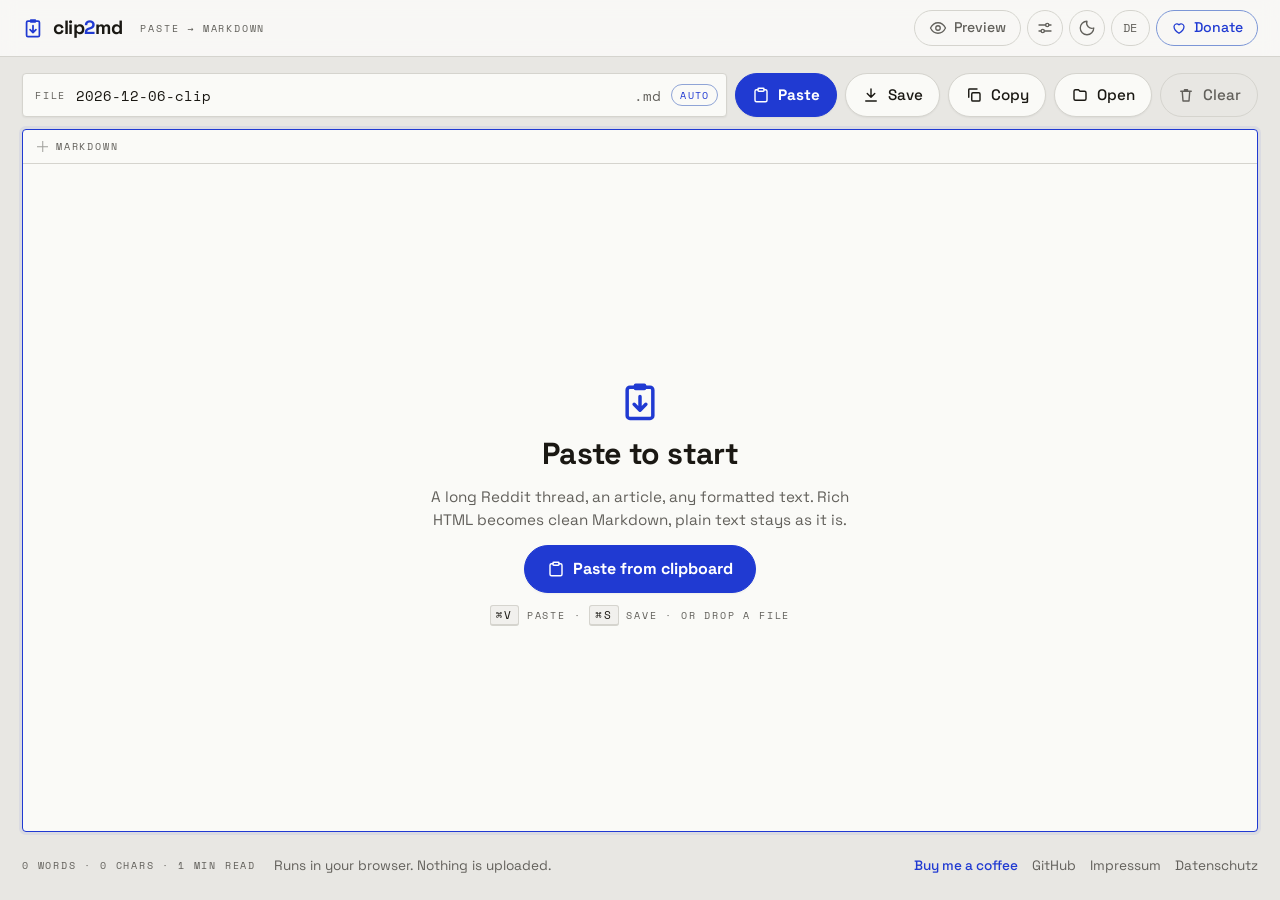
==== commit fe9401c3: "Klarbild-Design, neues Logo, Ein-Klick-Einfügen, mobil überarbeitet, Spenden-Knopf - Design auf Klar" ====
--- a/index.html
+++ b/index.html
@@ -2,378 +2,395 @@
 <html lang="en">
 <head>
 <meta charset="UTF-8" />
-<meta name="viewport" content="width=device-width, initial-scale=1.0" />
-<meta name="description" content="clip2md — paste a Reddit thread, an article, any rich text and save it as clean Markdown in one keystroke. Client-side, private, no upload." />
-<meta name="theme-color" content="#faf7f2" />
+<meta name="viewport" content="width=device-width, initial-scale=1, viewport-fit=cover" />
+<meta name="description" content="clip2md — paste a Reddit thread, an article, any rich text and save it as clean Markdown in one click. Client-side, private, no upload." />
+<meta name="theme-color" content="#EAEAE3" />
+<meta name="apple-mobile-web-app-capable" content="yes" />
+<meta name="apple-mobile-web-app-title" content="clip2md" />
 <link rel="manifest" href="manifest.webmanifest" />
-<link rel="icon" href="icon.svg" type="image/svg+xml" />
+<link rel="icon" href="/icon.svg" type="image/svg+xml" />
+<link rel="apple-touch-icon" href="icon.svg" />
 <title>clip2md — Paste to Markdown</title>
+<script>
+  try { var th = JSON.parse(localStorage.getItem('clip2md:theme')); if (th === 'dark' || (th === null && matchMedia('(prefers-color-scheme: dark)').matches)) document.documentElement.setAttribute('data-theme','dark'); } catch (e) {}
+</script>
 <style>
-  @font-face {
-    font-family: "Geist";
-    src: url("vendor/fonts/Geist-Variable.woff2") format("woff2");
-    font-weight: 100 900; font-style: normal; font-display: swap;
-  }
-  @font-face {
-    font-family: "Geist Mono";
-    src: url("vendor/fonts/GeistMono-Variable.woff2") format("woff2");
-    font-weight: 100 900; font-style: normal; font-display: swap;
-  }
-
+  @font-face { font-family: "Space Grotesk"; src: url("vendor/fonts/space-grotesk-latin-400-normal.woff2") format("woff2"); font-weight: 400; font-display: swap; }
+  @font-face { font-family: "Space Grotesk"; src: url("vendor/fonts/space-grotesk-latin-500-normal.woff2") format("woff2"); font-weight: 500; font-display: swap; }
+  @font-face { font-family: "Space Grotesk"; src: url("vendor/fonts/space-grotesk-latin-700-normal.woff2") format("woff2"); font-weight: 700; font-display: swap; }
+  @font-face { font-family: "Space Mono"; src: url("vendor/fonts/space-mono-latin-400-normal.woff2") format("woff2"); font-weight: 400; font-display: swap; }
+  @font-face { font-family: "Space Mono"; src: url("vendor/fonts/space-mono-latin-700-normal.woff2") format("woff2"); font-weight: 700; font-display: swap; }
+
+  /* Klarbild-Familie: warmes Papier, Karte, kräftiges Blau, Passermarke, scharfe Ecken */
   :root {
-    /* Light — warm paper, ink, one vermilion accent */
-    --paper:       oklch(98.4% 0.006 80);
-    --surface:     oklch(99.6% 0.003 80);
-    --raised:      oklch(96.6% 0.007 80);
-    --raised-hi:   oklch(94% 0.009 80);
-    --line:        oklch(89% 0.008 75);
-    --line-strong: oklch(80% 0.012 70);
-    --ink:         oklch(26% 0.02 55);
-    --ink-2:       oklch(44% 0.018 55);
-    --ink-3:       oklch(58% 0.014 55);
-    --faint:       oklch(68% 0.012 55);
-    --accent:      oklch(56% 0.168 34);
-    --accent-hi:   oklch(52% 0.18 33);
-    --accent-ink:  oklch(99% 0.01 60);
-    --accent-weak: oklch(56% 0.168 34 / 0.12);
-    --ok:          oklch(56% 0.13 152);
-    --danger:      oklch(55% 0.19 27);
-    --shadow:      0 1px 2px oklch(30% 0.02 60 / 0.05), 0 8px 30px oklch(30% 0.02 60 / 0.08);
-
-    --r-sm: 8px; --r: 10px; --r-lg: 14px;
+    --paper:    oklch(92.8% 0.005 95);   /* #EAEAE3 */
+    --card:     oklch(98.4% 0.004 95);   /* #FBFBF7 */
+    --tint:     oklch(95.6% 0.005 95);
+    --line:     oklch(86.8% 0.007 95);   /* #D7D6CC */
+    --line-2:   oklch(78% 0.008 95);
+    --mark:     oklch(70% 0.006 95);
+    --ink:      oklch(21% 0.01 95);      /* #16150F */
+    --ink-soft: oklch(49% 0.008 95);     /* #6A685D */
+    --accent:   oklch(45% 0.23 267);     /* #1B3BE0 */
+    --accent-2: oklch(38% 0.21 267);
+    --accent-bg: oklch(45% 0.23 267 / 0.07);
+    --on-accent: #fff;
+    --ok:   oklch(60% 0.15 150);
+    --err:  oklch(55% 0.19 25);
+    --shadow: 0 1px 2px oklch(21% 0.01 95 / 0.05);
+    --shadow-lg: 0 1px 2px oklch(21% 0.01 95 / 0.06), 0 12px 32px oklch(21% 0.01 95 / 0.10);
+    --radius: 4px; --radius-sm: 3px;
+    --sans: "Space Grotesk", system-ui, -apple-system, "Segoe UI", sans-serif;
+    --mono: "Space Mono", ui-monospace, "SF Mono", Menlo, monospace;
     --ease: cubic-bezier(0.22, 1, 0.36, 1);
-    --fast: 120ms; --normal: 200ms;
-    --font: "Geist", ui-sans-serif, system-ui, -apple-system, "Segoe UI", Roboto, sans-serif;
-    --mono: "Geist Mono", ui-monospace, "SF Mono", Menlo, Consolas, monospace;
+    --gut: 22px;
   }
   [data-theme="dark"] {
-    --paper:       oklch(19% 0.008 60);
-    --surface:     oklch(22% 0.01 60);
-    --raised:      oklch(26% 0.012 60);
-    --raised-hi:   oklch(30% 0.014 60);
-    --line:        oklch(30% 0.012 60);
-    --line-strong: oklch(40% 0.016 60);
-    --ink:         oklch(93% 0.006 75);
-    --ink-2:       oklch(72% 0.012 70);
-    --ink-3:       oklch(60% 0.012 65);
-    --faint:       oklch(50% 0.012 60);
-    --accent:      oklch(70% 0.15 40);
-    --accent-hi:   oklch(74% 0.155 40);
-    --accent-ink:  oklch(19% 0.03 40);
-    --accent-weak: oklch(70% 0.15 40 / 0.16);
-    --ok:          oklch(72% 0.14 152);
-    --danger:      oklch(68% 0.16 27);
-    --shadow:      0 1px 2px oklch(0% 0 0 / 0.3), 0 10px 34px oklch(0% 0 0 / 0.45);
+    --paper:    oklch(17.5% 0.01 267);
+    --card:     oklch(21% 0.012 267);
+    --tint:     oklch(24% 0.014 267);
+    --line:     oklch(31% 0.015 267);
+    --line-2:   oklch(42% 0.018 267);
+    --mark:     oklch(52% 0.012 267);
+    --ink:      oklch(94% 0.005 95);
+    --ink-soft: oklch(72% 0.01 95);
+    --accent:   oklch(70% 0.15 267);
+    --accent-2: oklch(79% 0.12 267);
+    --accent-bg: oklch(70% 0.15 267 / 0.14);
+    --on-accent: oklch(17% 0.03 267);
+    --ok:   oklch(74% 0.14 150);
+    --err:  oklch(70% 0.16 25);
+    --shadow: 0 1px 2px oklch(0% 0 0 / 0.3);
+    --shadow-lg: 0 1px 2px oklch(0% 0 0 / 0.3), 0 12px 32px oklch(0% 0 0 / 0.45);
   }
 
   * { box-sizing: border-box; }
-  html, body { height: 100%; }
+  html { -webkit-text-size-adjust: 100%; }
   body {
-    margin: 0;
-    background: var(--paper);
-    color: var(--ink);
-    font-family: var(--font);
-    font-size: 14px;
-    -webkit-font-smoothing: antialiased;
-    text-rendering: optimizeLegibility;
-    display: flex; flex-direction: column;
-    min-height: 100dvh;
-  }
-  :focus-visible { outline: 2px solid var(--accent); outline-offset: 2px; border-radius: var(--r-sm); }
-  .num { font-variant-numeric: tabular-nums; font-family: var(--mono); }
-
-  /* ---------- Header ---------- */
-  header {
-    display: flex; align-items: center; gap: 14px;
-    padding: 14px 22px;
+    margin: 0; min-height: 100dvh; display: flex; flex-direction: column;
+    background: var(--paper); color: var(--ink);
+    font-family: var(--sans); font-size: 15px; line-height: 1.5;
+    -webkit-font-smoothing: antialiased; -webkit-tap-highlight-color: transparent;
+    padding-left: env(safe-area-inset-left); padding-right: env(safe-area-inset-right);
+  }
+  a { color: var(--accent); }
+  :focus-visible { outline: 2px solid var(--accent); outline-offset: 2px; }
+  button { font: inherit; color: inherit; }
+  .num { font-family: var(--mono); font-variant-numeric: tabular-nums; }
+  .mono-label { font-family: var(--mono); font-size: 10px; letter-spacing: 0.18em; text-transform: uppercase; color: var(--ink-soft); }
+  svg.i { width: 18px; height: 18px; flex: none; }
+
+  /* ---------- Top bar ---------- */
+  .topbar {
+    position: sticky; top: 0; z-index: 30;
+    display: flex; align-items: center; gap: 12px;
+    padding: calc(10px + env(safe-area-inset-top)) var(--gut) 10px;
+    background: color-mix(in oklab, var(--card) 88%, transparent);
+    backdrop-filter: saturate(1.2) blur(8px); -webkit-backdrop-filter: saturate(1.2) blur(8px);
     border-bottom: 1px solid var(--line);
   }
-  .brand { display: flex; align-items: center; gap: 11px; }
-  .mark {
-    width: 28px; height: 28px; border-radius: 8px;
-    display: grid; place-items: center;
-    background: var(--accent); color: var(--accent-ink);
-    font-family: var(--mono); font-weight: 700; font-size: 15px; letter-spacing: -0.04em;
-  }
-  .wordmark { font-size: 17px; font-weight: 600; letter-spacing: -0.02em; }
-  .wordmark b { color: var(--accent); font-weight: 600; }
-  .tagline { font-size: 12.5px; color: var(--ink-3); }
-  .tagline code { font-family: var(--mono); font-size: 11.5px; color: var(--ink-2); background: var(--raised); padding: 1px 5px; border-radius: 5px; }
-  header .spacer { flex: 1; }
+  .brand { display: inline-flex; align-items: center; gap: 9px; color: var(--ink); text-decoration: none;
+    font-weight: 700; font-size: 1.2rem; letter-spacing: -0.02em; }
+  .brand svg { width: 22px; height: 22px; color: var(--accent); }
+  .brand .two { color: var(--accent); }
+  .tagline { margin-left: 6px; }
+  .topbar .spacer { flex: 1; }
   .tools { display: flex; align-items: center; gap: 6px; }
 
-  .iconbtn {
-    height: 34px; min-width: 34px; padding: 0 9px;
-    display: inline-flex; align-items: center; justify-content: center; gap: 7px;
-    background: transparent; color: var(--ink-2);
-    border: 1px solid transparent; border-radius: var(--r);
-    font-family: var(--font); font-size: 13px; font-weight: 500;
-    cursor: pointer;
-    transition: background var(--fast) var(--ease), color var(--fast), border-color var(--fast);
-  }
-  .iconbtn:hover { background: var(--raised); color: var(--ink); }
-  .iconbtn[aria-pressed="true"] { background: var(--accent-weak); color: var(--accent-hi); }
-  .iconbtn svg { width: 17px; height: 17px; }
-  .seg {
-    display: inline-flex; border: 1px solid var(--line); border-radius: var(--r); overflow: hidden;
-  }
-  .seg button {
-    height: 32px; padding: 0 10px; border: none; background: transparent;
-    color: var(--ink-3); font-family: var(--mono); font-size: 12px; font-weight: 500; cursor: pointer;
-    transition: background var(--fast), color var(--fast);
-  }
-  .seg button + button { border-left: 1px solid var(--line); }
-  .seg button[aria-pressed="true"] { background: var(--ink); color: var(--paper); }
-
-  /* ---------- Toolbar ---------- */
-  .bar { display: flex; align-items: center; gap: 10px; padding: 14px 22px; }
+  .pill {
+    min-height: 36px; padding: 0 14px; display: inline-flex; align-items: center; justify-content: center; gap: 7px;
+    background: transparent; color: var(--ink-soft); border: 1px solid var(--line); border-radius: 999px;
+    font-size: 0.88rem; font-weight: 500; text-decoration: none; cursor: pointer; white-space: nowrap;
+    transition: background .15s, color .15s, border-color .15s, transform .06s;
+  }
+  .pill:hover { color: var(--ink); background: var(--tint); }
+  .pill:active { transform: scale(0.96); }
+  .pill.icon { width: 36px; padding: 0; }
+  .pill[aria-pressed="true"] { color: var(--accent); background: var(--accent-bg); border-color: transparent; font-weight: 700; }
+  .pill.lang { font-family: var(--mono); font-size: 0.72rem; letter-spacing: .06em; padding: 0 11px; }
+  .pill.donate { color: var(--accent); border-color: color-mix(in oklab, var(--accent) 45%, var(--line)); }
+  .pill.donate:hover { background: var(--accent); color: var(--on-accent); border-color: var(--accent); }
+  .pill.donate svg { width: 16px; height: 16px; }
+
+  /* ---------- Action bar ---------- */
+  .bar { display: flex; align-items: stretch; gap: 8px; padding: 16px var(--gut) 12px; flex-wrap: wrap; }
   .fname {
-    flex: 1; min-width: 200px; display: flex; align-items: center; gap: 10px;
-    background: var(--surface); border: 1px solid var(--line); border-radius: var(--r);
-    padding: 0 6px 0 14px;
-    transition: border-color var(--normal) var(--ease), box-shadow var(--normal) var(--ease);
-  }
-  .fname:focus-within { border-color: var(--line-strong); box-shadow: 0 0 0 3px var(--accent-weak); }
-  .fname.flash { animation: flash .55s var(--ease); }
-  @keyframes flash { 0% { box-shadow: 0 0 0 3px var(--accent-weak); border-color: var(--accent); } 100% { box-shadow: 0 0 0 3px transparent; border-color: var(--line); } }
-  .fname .lbl { font-size: 10.5px; text-transform: uppercase; letter-spacing: 0.08em; color: var(--faint); }
-  .fname input {
-    flex: 1; min-width: 40px; background: transparent; border: none; outline: none;
-    color: var(--ink); font-family: var(--mono); font-size: 13.5px; padding: 11px 0;
-  }
-  .fname .ext { font-family: var(--mono); font-size: 13.5px; color: var(--ink-3); }
-  .fname .tag {
-    font-size: 10px; letter-spacing: 0.05em; text-transform: uppercase; color: var(--faint);
-    border: 1px solid var(--line); border-radius: 999px; padding: 3px 9px; white-space: nowrap;
-    transition: color var(--fast), border-color var(--fast);
-  }
-  .fname .tag.auto { color: var(--accent); border-color: var(--accent-weak); }
-
-  button.btn {
-    height: 40px; padding: 0 18px;
-    font-family: var(--font); font-size: 14px; font-weight: 550;
-    border: 1px solid var(--line); background: var(--surface); color: var(--ink);
-    border-radius: var(--r); cursor: pointer;
-    transition: background var(--fast) var(--ease), border-color var(--fast), transform var(--fast);
-  }
-  button.btn:hover { background: var(--raised); border-color: var(--line-strong); }
-  button.btn:active { transform: scale(0.98); }
-  button.btn.primary {
-    background: var(--accent); color: var(--accent-ink); border-color: var(--accent); font-weight: 620;
-  }
-  button.btn.primary:hover { background: var(--accent-hi); border-color: var(--accent-hi); }
-  button.btn:disabled { opacity: 0.45; cursor: not-allowed; }
-
-  /* ---------- Main / split ---------- */
-  main { flex: 1; display: grid; grid-template-columns: 1fr; gap: 14px; min-height: 0; padding: 2px 22px 16px; }
+    flex: 1 1 280px; min-width: 0; display: flex; align-items: center; gap: 10px;
+    background: var(--card); border: 1px solid var(--line); border-radius: var(--radius);
+    padding: 0 8px 0 12px; min-height: 44px; box-shadow: var(--shadow);
+    transition: border-color .2s var(--ease), box-shadow .2s var(--ease);
+  }
+  .fname:focus-within { border-color: var(--accent); box-shadow: 0 0 0 3px var(--accent-bg); }
+  .fname.flash { animation: flash .6s var(--ease); }
+  @keyframes flash { 0% { border-color: var(--accent); box-shadow: 0 0 0 3px var(--accent-bg); } 100% { border-color: var(--line); box-shadow: var(--shadow); } }
+  .fname input { flex: 1; min-width: 0; border: 0; outline: 0; background: transparent; color: var(--ink);
+    font-family: var(--mono); font-size: 14px; padding: 10px 0; }
+  .fname .ext { font-family: var(--mono); font-size: 14px; color: var(--ink-soft); }
+  .fname .tag { font-family: var(--mono); font-size: 9.5px; letter-spacing: .12em; text-transform: uppercase;
+    color: var(--ink-soft); border: 1px solid var(--line); border-radius: 999px; padding: 3px 8px; }
+  .fname .tag.auto { color: var(--accent); border-color: color-mix(in oklab, var(--accent) 35%, var(--line)); }
+
+  .actions { display: flex; gap: 8px; flex-wrap: wrap; }
+  .btn {
+    min-height: 44px; padding: 0 16px; display: inline-flex; align-items: center; justify-content: center; gap: 8px;
+    background: var(--card); color: var(--ink); border: 1px solid var(--line); border-radius: 999px;
+    font-size: 0.95rem; font-weight: 500; cursor: pointer; white-space: nowrap; box-shadow: var(--shadow);
+    transition: background .15s, border-color .15s, color .15s, transform .06s;
+  }
+  .btn:hover { border-color: var(--line-2); background: var(--tint); }
+  .btn:active { transform: scale(0.97); }
+  .btn.primary { background: var(--accent); border-color: var(--accent); color: var(--on-accent); font-weight: 700; }
+  .btn.primary:hover { background: var(--accent-2); border-color: var(--accent-2); }
+  .btn.ghost { box-shadow: none; background: transparent; color: var(--ink-soft); }
+  .btn.ghost:hover { color: var(--err); border-color: color-mix(in oklab, var(--err) 40%, var(--line)); background: transparent; }
+
+  /* ---------- Workspace ---------- */
+  main { flex: 1; display: grid; grid-template-columns: 1fr; gap: 12px; padding: 0 var(--gut) 12px; min-height: 0; }
   main.split { grid-template-columns: 1fr 1fr; }
-  .pane { position: relative; display: flex; min-height: 0; }
+  .pane { position: relative; display: flex; flex-direction: column; min-height: 360px;
+    background: var(--card); border: 1px solid var(--line); border-radius: var(--radius); box-shadow: var(--shadow);
+    transition: border-color .2s var(--ease), box-shadow .2s var(--ease); }
+  .pane-head { display: flex; align-items: center; gap: 8px; padding: 9px 14px; border-bottom: 1px solid var(--line); }
+  .pane-head .regmark { width: 11px; height: 11px; position: relative; flex: none; }
+  .pane-head .regmark::before, .pane-head .regmark::after { content: ''; position: absolute; background: var(--mark); }
+  .pane-head .regmark::before { left: 50%; top: 0; width: 1.5px; height: 100%; transform: translateX(-50%); }
+  .pane-head .regmark::after { top: 50%; left: 0; height: 1.5px; width: 100%; transform: translateY(-50%); }
+  .pane-head .spacer { flex: 1; }
   main:not(.split) .preview-pane { display: none; }
-
-  #editor {
-    flex: 1; width: 100%; resize: none;
-    background: var(--surface); color: var(--ink);
-    border: 1px solid var(--line); border-radius: var(--r-lg);
-    padding: 22px 24px; font-family: var(--mono); font-size: 13.5px; line-height: 1.7;
-    outline: none; tab-size: 2;
-    transition: border-color var(--normal) var(--ease), box-shadow var(--normal) var(--ease);
-  }
-  #editor:focus { border-color: var(--line-strong); box-shadow: 0 0 0 3px var(--accent-weak); }
-  #editor::placeholder { color: transparent; }
-  main.drag #editor { border-color: var(--accent); box-shadow: 0 0 0 3px var(--accent-weak); }
+  .editor-pane:focus-within { border-color: var(--accent); box-shadow: 0 0 0 3px var(--accent-bg); }
+  main.drag .editor-pane { border-color: var(--accent); box-shadow: 0 0 0 3px var(--accent-bg); }
+
+  #editor { flex: 1; width: 100%; min-height: 0; resize: none; border: 0; outline: 0; background: transparent; color: var(--ink);
+    padding: 18px 20px 24px; font-family: var(--mono); font-size: 14px; line-height: 1.7; tab-size: 2; border-radius: 0 0 var(--radius) var(--radius); }
+
+  .badge { display: inline-flex; align-items: center; gap: 7px; opacity: 0; transition: opacity .2s var(--ease); }
+  .badge.show { opacity: 1; }
+  .badge .led { width: 7px; height: 7px; border-radius: 50%; background: var(--mark); }
+  .badge.ok .led { background: var(--ok); }
+  .badge.pulse .led { animation: pulse .7s var(--ease); }
+  @keyframes pulse { 0% { box-shadow: 0 0 0 0 color-mix(in oklab, var(--ok) 45%, transparent); } 100% { box-shadow: 0 0 0 10px transparent; } }
 
   /* Empty state */
-  .empty {
-    position: absolute; inset: 0; display: flex; flex-direction: column;
-    align-items: center; justify-content: center; gap: 16px; text-align: center;
-    pointer-events: none; padding: 24px; opacity: 1; transition: opacity var(--normal) var(--ease);
-  }
-  main.has-content .empty { opacity: 0; }
-  .empty .glyph {
-    width: 58px; height: 58px; border-radius: 15px; display: grid; place-items: center;
-    background: var(--raised); border: 1px solid var(--line); color: var(--accent);
-  }
-  .empty .glyph svg { width: 26px; height: 26px; }
-  .empty h2 { margin: 0; font-size: 16px; font-weight: 600; letter-spacing: -0.01em; color: var(--ink); }
-  .empty p { margin: 0; max-width: 44ch; font-size: 13px; line-height: 1.6; color: var(--ink-3); }
-  .empty .keys { display: flex; gap: 8px; align-items: center; color: var(--faint); font-size: 12px; }
+  .empty { position: absolute; inset: 42px 0 0; display: flex; flex-direction: column; align-items: center; justify-content: center;
+    gap: 14px; padding: 24px; text-align: center; pointer-events: none; transition: opacity .2s var(--ease); }
+  main.has-content .empty { opacity: 0; visibility: hidden; }
+  .empty .mark { width: 44px; height: 44px; color: var(--accent); }
+  .empty h2 { margin: 0; font-size: clamp(1.4rem, 1.1rem + 1vw, 1.9rem); font-weight: 700; letter-spacing: -0.02em; line-height: 1.15; }
+  .empty p { margin: 0; max-width: 46ch; color: var(--ink-soft); font-size: 0.95rem; }
+  .empty .btn { pointer-events: auto; min-height: 48px; padding: 0 22px; font-size: 1rem; }
+  .empty .keys { color: var(--ink-soft); }
+  kbd { font-family: var(--mono); font-size: 11px; border: 1px solid var(--line); border-bottom-width: 2px; border-radius: var(--radius-sm); padding: 1px 5px; background: var(--tint); color: var(--ink); }
 
   /* Preview */
-  .preview {
-    flex: 1; overflow: auto; background: var(--surface);
-    border: 1px solid var(--line); border-radius: var(--r-lg);
-    padding: 22px 26px; font-size: 14px; line-height: 1.65; color: var(--ink);
-  }
-  .preview :first-child { margin-top: 0; }
-  .preview .fm { margin: 0 0 1.3em; padding: 0 0 12px; border-bottom: 1px dashed var(--line); font-family: var(--mono); font-size: 12px; color: var(--ink-3); display: grid; gap: 3px; }
-  .preview .fm b { color: var(--ink-2); font-weight: 500; }
-  .preview h1, .preview h2, .preview h3 { font-weight: 640; letter-spacing: -0.015em; line-height: 1.25; margin: 1.4em 0 .5em; }
-  .preview h1 { font-size: 1.7em; } .preview h2 { font-size: 1.35em; } .preview h3 { font-size: 1.12em; }
+  .preview { flex: 1; overflow: auto; padding: 18px 22px 26px; font-size: 15px; line-height: 1.65; }
+  .preview > :first-child { margin-top: 0; }
+  .preview .fm { margin: 0 0 1.2em; padding-bottom: 12px; border-bottom: 1px dashed var(--line); font-family: var(--mono); font-size: 12px; color: var(--ink-soft); display: grid; gap: 2px; }
+  .preview .fm b { color: var(--ink); font-weight: 400; }
+  .preview h1, .preview h2, .preview h3 { font-weight: 700; letter-spacing: -0.02em; line-height: 1.2; margin: 1.3em 0 .45em; }
+  .preview h1 { font-size: 1.75em; } .preview h2 { font-size: 1.35em; } .preview h3 { font-size: 1.12em; }
   .preview p, .preview ul, .preview ol, .preview blockquote, .preview pre, .preview table { margin: 0 0 .9em; }
-  .preview a { color: var(--accent-hi); text-underline-offset: 2px; }
-  .preview code { font-family: var(--mono); font-size: .88em; background: var(--raised); padding: 1px 5px; border-radius: 5px; }
-  .preview pre { background: var(--raised); padding: 14px 16px; border-radius: var(--r); overflow: auto; }
+  .preview a { color: var(--accent); text-underline-offset: 2px; overflow-wrap: anywhere; }
+  .preview code { font-family: var(--mono); font-size: .86em; background: var(--tint); padding: 1px 4px; border-radius: var(--radius-sm); }
+  .preview pre { background: var(--tint); border: 1px solid var(--line); padding: 12px 14px; border-radius: var(--radius); overflow: auto; }
   .preview pre code { background: none; padding: 0; }
-  .preview blockquote { border-left: 3px solid var(--line-strong); padding-left: 14px; color: var(--ink-2); }
-  .preview img { max-width: 100%; border-radius: var(--r-sm); }
-  .preview table { border-collapse: collapse; width: 100%; font-size: .92em; }
+  .preview blockquote { border-left: 2px solid var(--accent); padding-left: 14px; color: var(--ink-soft); }
+  .preview img { max-width: 100%; height: auto; }
+  .preview table { border-collapse: collapse; display: block; overflow-x: auto; font-size: .92em; }
   .preview th, .preview td { border: 1px solid var(--line); padding: 6px 10px; text-align: left; }
-  .preview hr { border: none; border-top: 1px solid var(--line); margin: 1.4em 0; }
-
-  /* ---------- Settings popover ---------- */
-  .pop {
-    position: absolute; top: 56px; right: 22px; z-index: 40; width: 320px; max-width: calc(100vw - 32px);
-    background: var(--surface); border: 1px solid var(--line-strong); border-radius: var(--r-lg);
-    box-shadow: var(--shadow); padding: 6px; display: none;
-  }
-  .pop.open { display: block; animation: pop .16s var(--ease); }
+  .preview hr { border: 0; border-top: 1px solid var(--line); margin: 1.4em 0; }
+
+  /* ---------- Footer ---------- */
+  footer { display: flex; align-items: center; gap: 8px 18px; flex-wrap: wrap; padding: 6px var(--gut) calc(18px + env(safe-area-inset-bottom)); color: var(--ink-soft); font-size: 0.85rem; }
+  footer .spacer { flex: 1; }
+  footer nav { display: inline-flex; gap: 4px 14px; flex-wrap: wrap; align-items: center; }
+  footer nav a { color: var(--ink-soft); text-decoration: none; padding: 6px 0; }
+  footer nav a:hover { color: var(--accent); }
+  footer nav a.coffee { color: var(--accent); font-weight: 500; }
+
+  /* ---------- Settings sheet ---------- */
+  .scrim { position: fixed; inset: 0; z-index: 45; background: oklch(21% 0.01 95 / 0.25); opacity: 0; pointer-events: none; transition: opacity .2s var(--ease); }
+  .scrim.open { opacity: 1; pointer-events: auto; }
+  .pop { position: fixed; z-index: 50; top: calc(62px + env(safe-area-inset-top)); right: var(--gut); width: 340px; max-width: calc(100vw - 32px);
+    max-height: calc(100dvh - 90px); overflow: auto;
+    background: var(--card); border: 1px solid var(--line); border-radius: var(--radius); box-shadow: var(--shadow-lg); padding: 6px;
+    display: none; }
+  .pop.open { display: block; animation: pop .18s var(--ease); }
   @keyframes pop { from { opacity: 0; transform: translateY(-6px); } to { opacity: 1; transform: none; } }
-  .pop h3 { margin: 0; padding: 10px 12px 8px; font-size: 11px; text-transform: uppercase; letter-spacing: 0.08em; color: var(--faint); }
-  .row { display: flex; align-items: center; justify-content: space-between; gap: 12px; padding: 9px 12px; border-radius: var(--r-sm); }
-  .row:hover { background: var(--raised); }
-  .row label { font-size: 13.5px; color: var(--ink); cursor: pointer; }
-  .row .hint { display: block; font-size: 11.5px; color: var(--ink-3); margin-top: 2px; }
-  .pop .field { padding: 6px 12px 10px; }
-  .pop .field input, .pop .field select {
-    width: 100%; height: 34px; padding: 0 10px; background: var(--paper);
-    border: 1px solid var(--line); border-radius: var(--r-sm); color: var(--ink);
-    font-family: var(--mono); font-size: 12.5px; outline: none;
-  }
-  .pop .field input:focus, .pop .field select:focus { border-color: var(--line-strong); box-shadow: 0 0 0 3px var(--accent-weak); }
-  .pop .field.two { display: grid; grid-template-columns: 1fr 1fr; gap: 8px; }
+  .pop h3 { margin: 0; padding: 12px 12px 6px; }
+  .row { display: flex; align-items: center; justify-content: space-between; gap: 12px; padding: 10px 12px; min-height: 48px; border-radius: var(--radius-sm); }
+  .row:hover { background: var(--tint); }
+  .row label { cursor: pointer; font-size: 0.95rem; }
+  .row .hint { display: block; font-size: 0.8rem; color: var(--ink-soft); }
+  .field { padding: 4px 12px 10px; }
+  .field.two { display: grid; grid-template-columns: 1fr 1fr; gap: 8px; }
+  .field input, .field select { width: 100%; min-height: 40px; padding: 0 10px; background: var(--paper); color: var(--ink);
+    border: 1px solid var(--line); border-radius: var(--radius-sm); font-family: var(--mono); font-size: 13px; outline: 0; }
+  .field input:focus, .field select:focus { border-color: var(--accent); }
   .sep { height: 1px; background: var(--line); margin: 4px 8px; }
-
-  /* Switch */
-  .sw { position: relative; width: 38px; height: 22px; flex: none; }
-  .sw input { position: absolute; inset: 0; z-index: 2; opacity: 0; width: 100%; height: 100%; margin: 0; cursor: pointer; }
-  .sw .track { position: absolute; inset: 0; z-index: 1; pointer-events: none; background: var(--line-strong); border-radius: 999px; transition: background var(--fast); }
-  .sw .knob { position: absolute; top: 3px; left: 3px; z-index: 1; pointer-events: none; width: 16px; height: 16px; background: var(--surface); border-radius: 50%; transition: transform var(--fast) var(--ease); box-shadow: 0 1px 2px oklch(0% 0 0 / 0.25); }
-  .sw input:checked + .track { background: var(--accent); }
-  .sw input:checked + .track + .knob { transform: translateX(16px); }
-
-  /* ---------- Footer ---------- */
-  footer { display: flex; align-items: center; gap: 16px; padding: 10px 22px 14px; font-size: 12.5px; color: var(--faint); flex-wrap: wrap; }
-  footer .count { color: var(--ink-3); }
-  footer .spacer { flex: 1; }
-  .badge { display: inline-flex; align-items: center; gap: 7px; font-size: 12px; color: var(--ink-3); opacity: 0; transform: translateY(2px); transition: opacity var(--normal) var(--ease), transform var(--normal) var(--ease); }
-  .badge.show { opacity: 1; transform: none; }
-  .badge .led { width: 7px; height: 7px; border-radius: 50%; background: var(--faint); }
-  .badge.ok .led { background: var(--ok); }
-  .badge.pulse .led { animation: pulse .6s var(--ease); }
-  @keyframes pulse { 0% { box-shadow: 0 0 0 0 var(--accent-weak); } 100% { box-shadow: 0 0 0 9px transparent; } }
+  .sw { position: relative; width: 42px; height: 24px; flex: none; }
+  .sw input { position: absolute; inset: 0; z-index: 2; width: 100%; height: 100%; margin: 0; opacity: 0; cursor: pointer; }
+  .sw .track { position: absolute; inset: 0; background: var(--line-2); border-radius: 999px; transition: background .15s; pointer-events: none; }
+  .sw .knob { position: absolute; top: 3px; left: 3px; width: 18px; height: 18px; border-radius: 50%; background: var(--card); box-shadow: 0 1px 2px oklch(0% 0 0 / .25); transition: transform .18s var(--ease); pointer-events: none; }
+  .sw input:checked ~ .track { background: var(--accent); }
+  .sw input:checked ~ .knob { transform: translateX(18px); }
+  .sw input:focus-visible ~ .track { outline: 2px solid var(--accent); outline-offset: 2px; }
 
   /* ---------- Toast ---------- */
-  .toast {
-    position: fixed; left: 50%; bottom: 26px; transform: translateX(-50%) translateY(16px);
-    background: var(--ink); color: var(--paper); padding: 11px 18px; border-radius: 10px;
-    font-size: 13.5px; opacity: 0; pointer-events: none;
-    transition: opacity var(--normal), transform var(--normal) var(--ease);
-    box-shadow: var(--shadow); z-index: 60; max-width: 90vw;
-  }
-  .toast.show { opacity: 1; transform: translateX(-50%) translateY(0); }
-  .toast.err { background: var(--danger); color: oklch(99% 0.01 27); }
-
-  @media (max-width: 900px) {
+  .toast { position: fixed; left: 50%; bottom: calc(24px + env(safe-area-inset-bottom)); z-index: 60; max-width: calc(100vw - 32px);
+    transform: translate(-50%, 14px); opacity: 0; pointer-events: none;
+    background: var(--ink); color: var(--paper); padding: 11px 18px; border-radius: 999px; font-size: 0.9rem; box-shadow: var(--shadow-lg);
+    transition: opacity .2s, transform .2s var(--ease); }
+  .toast.show { opacity: 1; transform: translate(-50%, 0); }
+  .toast.err { background: var(--err); color: #fff; }
+
+  .sr { position: absolute; width: 1px; height: 1px; overflow: hidden; clip: rect(0 0 0 0); white-space: nowrap; }
+
+  @media (max-width: 1000px) {
     .tagline { display: none; }
     main.split { grid-template-columns: 1fr; }
     main.split .editor-pane { display: none; }
   }
-  @media (max-width: 620px) {
-    header { padding: 12px 14px; gap: 8px; flex-wrap: wrap; }
-    .bar { padding: 12px 14px; gap: 8px; flex-wrap: wrap; }
-    .fname { order: -1; flex-basis: 100%; }
-    main { padding: 2px 14px 12px; }
-    footer { padding: 10px 14px 12px; }
-    .iconbtn .lbl-txt { display: none; }
-  }
-  @media (prefers-reduced-motion: reduce) {
-    *, *::before, *::after { animation-duration: .01ms !important; transition-duration: .01ms !important; }
-  }
-  footer .legal-links { display: inline-flex; gap: 0.5rem; align-items: center; }
-  footer .legal-links a { color: var(--ink-3); text-decoration: none; }
-  footer .legal-links a:hover { color: var(--accent); text-decoration: underline; text-underline-offset: 3px; }
+  @media (max-width: 767px) {
+    :root { --gut: 14px; }
+    .topbar { gap: 8px; }
+    .pill .lbl { display: none; }
+    .pill { min-height: 40px; }
+    .pill.icon, .pill.donate, #previewBtn { width: 40px; padding: 0; }
+    .bar { padding-top: 12px; }
+    .fname { flex-basis: 100%; }
+    .actions { width: 100%; display: grid; grid-template-columns: 1.5fr repeat(4, 1fr); gap: 6px; }
+    .actions .btn { flex-direction: column; gap: 2px; padding: 4px 2px; min-height: 54px; border-radius: 14px; font-size: 0.72rem; }
+    .actions .btn.primary { flex-direction: row; gap: 7px; font-size: 0.95rem; }
+    footer nav a { padding: 12px 0; }
+    main { padding-bottom: 8px; }
+    .pane { min-height: calc(100dvh - 250px); }
+    #editor, .fname input, .fname .ext, .field input, .field select { font-size: 16px; }
+    .pop { left: 0; right: 0; top: auto; bottom: 0; width: auto; max-width: none; max-height: 80dvh;
+      border-radius: 14px 14px 0 0; padding: 6px 6px calc(12px + env(safe-area-inset-bottom)); }
+    .pop.open { animation: sheet .24s var(--ease); }
+    @keyframes sheet { from { transform: translateY(40px); opacity: 0; } to { transform: none; opacity: 1; } }
+    footer { font-size: 0.8rem; }
+  }
+  @media (max-width: 380px) {
+    .brand { font-size: 1.05rem; }
+    .pill.lang { padding: 0 8px; }
+  }
+  @media (hover: none) { .keys { display: none !important; } }
+  @media (prefers-reduced-motion: reduce) { *, *::before, *::after { animation-duration: .001ms !important; transition-duration: .001ms !important; } }
 </style>
 </head>
 <body>
-  <header>
-    <div class="brand">
-      <div class="mark">m↓</div>
-      <span class="wordmark">clip<b>2</b>md</span>
-      <span class="tagline" data-i18n="tagline">paste → <code>.md</code></span>
-    </div>
+  <svg width="0" height="0" style="position:absolute" aria-hidden="true">
+    <symbol id="logo" viewBox="0 0 24 24"><g fill="none" stroke="currentColor" stroke-width="1.9" stroke-linecap="round" stroke-linejoin="round"><rect x="5" y="4.5" width="14" height="17" rx="1.5"/><path d="M12 9.5v7.5M8.8 13.8 12 17l3.2-3.2"/></g><rect x="8.6" y="2.4" width="6.8" height="3.8" rx="1" fill="currentColor"/></symbol>
+  </svg>
+
+  <header class="topbar">
+    <a class="brand" href="/" aria-label="clip2md">
+      <svg aria-hidden="true"><use href="#logo"/></svg><span>clip<span class="two">2</span>md</span>
+    </a>
+    <span class="mono-label tagline" data-i18n="tagline">Paste → Markdown</span>
     <span class="spacer"></span>
     <div class="tools">
-      <button id="previewBtn" class="iconbtn" aria-pressed="false" data-i18n-title="t_preview" title="Toggle preview">
-        <svg viewBox="0 0 24 24" fill="none" stroke="currentColor" stroke-width="1.6" stroke-linecap="round" stroke-linejoin="round"><path d="M2 12s3.5-7 10-7 10 7 10 7-3.5 7-10 7-10-7-10-7Z"/><circle cx="12" cy="12" r="3"/></svg>
-        <span class="lbl-txt" data-i18n="preview">Preview</span>
+      <button id="previewBtn" class="pill" aria-pressed="false" data-i18n-title="t_preview" title="Toggle preview">
+        <svg class="i" viewBox="0 0 24 24" fill="none" stroke="currentColor" stroke-width="1.75" stroke-linecap="round" stroke-linejoin="round"><path d="M2 12s3.5-7 10-7 10 7 10 7-3.5 7-10 7-10-7-10-7Z"/><circle cx="12" cy="12" r="3"/></svg>
+        <span class="lbl" data-i18n="preview">Preview</span>
       </button>
-      <button id="settingsBtn" class="iconbtn" aria-haspopup="true" aria-expanded="false" data-i18n-title="t_settings" title="Settings">
-        <svg viewBox="0 0 24 24" fill="none" stroke="currentColor" stroke-width="1.6" stroke-linecap="round" stroke-linejoin="round"><circle cx="12" cy="12" r="3"/><path d="M19.4 15a1.65 1.65 0 0 0 .33 1.82l.06.06a2 2 0 1 1-2.83 2.83l-.06-.06a1.65 1.65 0 0 0-1.82-.33 1.65 1.65 0 0 0-1 1.51V21a2 2 0 0 1-4 0v-.09A1.65 1.65 0 0 0 9 19.4a1.65 1.65 0 0 0-1.82.33l-.06.06a2 2 0 1 1-2.83-2.83l.06-.06a1.65 1.65 0 0 0 .33-1.82 1.65 1.65 0 0 0-1.51-1H3a2 2 0 0 1 0-4h.09A1.65 1.65 0 0 0 4.6 9a1.65 1.65 0 0 0-.33-1.82l-.06-.06a2 2 0 1 1 2.83-2.83l.06.06a1.65 1.65 0 0 0 1.82.33H9a1.65 1.65 0 0 0 1-1.51V3a2 2 0 0 1 4 0v.09a1.65 1.65 0 0 0 1 1.51 1.65 1.65 0 0 0 1.82-.33l.06-.06a2 2 0 1 1 2.83 2.83l-.06.06a1.65 1.65 0 0 0-.33 1.82V9a1.65 1.65 0 0 0 1.51 1H21a2 2 0 0 1 0 4h-.09a1.65 1.65 0 0 0-1.51 1Z"/></svg>
+      <button id="settingsBtn" class="pill icon" aria-haspopup="dialog" aria-expanded="false" data-i18n-title="t_settings" title="Settings">
+        <svg class="i" viewBox="0 0 24 24" fill="none" stroke="currentColor" stroke-width="1.75" stroke-linecap="round" stroke-linejoin="round"><path d="M4 8h9M17 8h3M4 16h3M11 16h9"/><circle cx="15" cy="8" r="2.2"/><circle cx="9" cy="16" r="2.2"/></svg>
       </button>
-      <button id="themeBtn" class="iconbtn" data-i18n-title="t_theme" title="Toggle theme">
-        <svg id="themeIcon" viewBox="0 0 24 24" fill="none" stroke="currentColor" stroke-width="1.6" stroke-linecap="round" stroke-linejoin="round"><circle cx="12" cy="12" r="4"/><path d="M12 2v2M12 20v2M4.9 4.9l1.4 1.4M17.7 17.7l1.4 1.4M2 12h2M20 12h2M6.3 17.7l-1.4 1.4M19.1 4.9l-1.4 1.4"/></svg>
+      <button id="themeBtn" class="pill icon" data-i18n-title="t_theme" title="Toggle theme">
+        <svg class="i" viewBox="0 0 24 24" fill="none" stroke="currentColor" stroke-width="1.75" stroke-linecap="round" stroke-linejoin="round"><path d="M12 3a9 9 0 1 0 9 9 7 7 0 0 1-9-9Z"/></svg>
       </button>
-      <div class="seg" role="group" aria-label="Language">
-        <button id="langEn" aria-pressed="true">EN</button>
-        <button id="langDe" aria-pressed="false">DE</button>
-      </div>
+      <button id="langBtn" class="pill lang" title="Deutsch">DE</button>
+      <a class="pill donate" id="donateTop" href="https://www.paypal.com/donate/?business=info%40tillheidrich.de&amp;currency_code=EUR&amp;item_name=clip2md" target="_blank" rel="noopener nofollow" data-i18n-title="t_donate" title="Support clip2md">
+        <svg class="i" viewBox="0 0 24 24" fill="none" stroke="currentColor" stroke-width="1.9" stroke-linecap="round" stroke-linejoin="round"><path d="M12 20s-7.5-4.6-7.5-10.2A4.3 4.3 0 0 1 12 7.2a4.3 4.3 0 0 1 7.5 2.6C19.5 15.4 12 20 12 20Z"/></svg>
+        <span class="lbl" data-i18n="donate">Donate</span>
+      </a>
     </div>
   </header>
 
   <div class="bar">
     <label class="fname" id="fnameBox">
-      <span class="lbl" data-i18n="file">File</span>
-      <input id="filename" type="text" spellcheck="false" autocomplete="off" aria-label="Filename" />
+      <span class="mono-label" data-i18n="file">File</span>
+      <input id="filename" type="text" spellcheck="false" autocomplete="off" autocapitalize="off" autocorrect="off" enterkeyhint="done" aria-label="Filename" />
       <span class="ext">.md</span>
       <span class="tag auto" id="fnameTag">auto</span>
     </label>
-    <button id="save" class="btn primary" data-i18n="save">Save</button>
-    <button id="copy" class="btn" data-i18n="copy">Copy</button>
-    <button id="clear" class="btn" data-i18n="clear">Clear</button>
+    <div class="actions">
+      <button id="pasteBtn" class="btn primary">
+        <svg class="i" viewBox="0 0 24 24" fill="none" stroke="currentColor" stroke-width="1.9" stroke-linecap="round" stroke-linejoin="round"><rect x="8" y="3" width="8" height="4" rx="1"/><path d="M16 5h2a2 2 0 0 1 2 2v12a2 2 0 0 1-2 2H6a2 2 0 0 1-2-2V7a2 2 0 0 1 2-2h2"/></svg>
+        <span class="lbl" data-i18n="paste">Paste</span>
+      </button>
+      <button id="save" class="btn">
+        <svg class="i" viewBox="0 0 24 24" fill="none" stroke="currentColor" stroke-width="1.9" stroke-linecap="round" stroke-linejoin="round"><path d="M12 4v11M7 10l5 5 5-5M5 20h14"/></svg>
+        <span class="lbl" data-i18n="save">Save</span>
+      </button>
+      <button id="copy" class="btn">
+        <svg class="i" viewBox="0 0 24 24" fill="none" stroke="currentColor" stroke-width="1.9" stroke-linecap="round" stroke-linejoin="round"><rect x="9" y="9" width="11" height="11" rx="1.5"/><path d="M5 15V5a1 1 0 0 1 1-1h10"/></svg>
+        <span class="lbl" data-i18n="copy">Copy</span>
+      </button>
+      <button id="openBtn" class="btn">
+        <svg class="i" viewBox="0 0 24 24" fill="none" stroke="currentColor" stroke-width="1.9" stroke-linecap="round" stroke-linejoin="round"><path d="M4 7a2 2 0 0 1 2-2h4l2 2h6a2 2 0 0 1 2 2v8a2 2 0 0 1-2 2H6a2 2 0 0 1-2-2Z"/></svg>
+        <span class="lbl" data-i18n="open">Open</span>
+      </button>
+      <button id="clear" class="btn ghost" data-i18n-title="clear" title="Clear">
+        <svg class="i" viewBox="0 0 24 24" fill="none" stroke="currentColor" stroke-width="1.9" stroke-linecap="round" stroke-linejoin="round"><path d="M5 7h14M10 7V5h4v2M7 7l1 13h8l1-13"/></svg>
+        <span class="lbl" data-i18n="clear">Clear</span>
+      </button>
+      <input id="fileInput" type="file" accept=".md,.markdown,.txt,.html,.htm,text/markdown,text/plain,text/html" hidden />
+    </div>
   </div>
 
   <main id="main">
-    <div class="pane editor-pane">
+    <section class="pane editor-pane">
+      <div class="pane-head">
+        <span class="regmark" aria-hidden="true"></span><span class="mono-label">Markdown</span>
+        <span class="spacer"></span>
+        <span class="badge mono-label" id="srcBadge" aria-live="polite"><span class="led"></span><span id="srcText"></span></span>
+      </div>
       <textarea id="editor" spellcheck="false" autocapitalize="off" autocorrect="off" aria-label="Markdown editor"></textarea>
-      <div class="empty" id="empty" aria-hidden="true">
-        <div class="glyph">
-          <svg viewBox="0 0 24 24" fill="none" stroke="currentColor" stroke-width="1.7" stroke-linecap="round" stroke-linejoin="round">
-            <rect x="8" y="3" width="8" height="4" rx="1.4"/>
-            <path d="M16 5h2a2 2 0 0 1 2 2v12a2 2 0 0 1-2 2H6a2 2 0 0 1-2-2V7a2 2 0 0 1 2-2h2"/>
-            <path d="M9 13h6M9 16.5h4"/>
-          </svg>
-        </div>
+      <div class="empty" id="empty">
+        <svg class="mark" aria-hidden="true"><use href="#logo"/></svg>
         <h2 data-i18n="empty_h">Paste to start</h2>
-        <p data-i18n="empty_p">Drop in a long Reddit thread, an article or any formatted text. Rich HTML becomes clean Markdown, plain text stays as-is. You can also drag in an .html or .md file.</p>
-        <div class="keys"><kbd class="num">⌘V</kbd><span data-i18n="k_paste">paste</span> · <kbd class="num">⌘S</kbd><span data-i18n="k_save">save</span></div>
+        <p data-i18n="empty_p">A long Reddit thread, an article, any formatted text. Rich HTML becomes clean Markdown, plain text stays as it is.</p>
+        <button class="btn primary" id="pasteBig" type="button">
+          <svg class="i" viewBox="0 0 24 24" fill="none" stroke="currentColor" stroke-width="1.9" stroke-linecap="round" stroke-linejoin="round"><rect x="8" y="3" width="8" height="4" rx="1"/><path d="M16 5h2a2 2 0 0 1 2 2v12a2 2 0 0 1-2 2H6a2 2 0 0 1-2-2V7a2 2 0 0 1 2-2h2"/></svg>
+          <span data-i18n="paste_big">Paste from clipboard</span>
+        </button>
+        <div class="keys mono-label"><kbd>⌘V</kbd> <span data-i18n="k_paste">paste</span> · <kbd>⌘S</kbd> <span data-i18n="k_save">save</span> · <span data-i18n="k_drop">or drop a file</span></div>
       </div>
-    </div>
-    <div class="pane preview-pane">
-      <div class="preview" id="preview" aria-label="Preview"></div>
-    </div>
+    </section>
+    <section class="pane preview-pane">
+      <div class="pane-head"><span class="regmark" aria-hidden="true"></span><span class="mono-label" data-i18n="preview">Preview</span></div>
+      <div class="preview" id="preview"></div>
+    </section>
   </main>
 
   <footer>
-    <span class="count"><span class="num" id="words">0</span> <span data-i18n="words">words</span> · <span class="num" id="chars">0</span> <span data-i18n="chars">chars</span> · <span class="num" id="rt">0</span> <span data-i18n="minread">min read</span></span>
-    <span class="badge" id="srcBadge"><span class="led"></span><span id="srcText"></span></span>
+    <span class="mono-label"><span class="num" id="words">0</span> <span data-i18n="words">words</span> · <span class="num" id="chars">0</span> <span data-i18n="chars">chars</span> · <span class="num" id="rt">0</span> <span data-i18n="minread">min</span></span>
+    <span data-i18n="privacy">Runs in your browser. Nothing is uploaded.</span>
     <span class="spacer"></span>
-    <span data-i18n="privacy">client-side · nothing is uploaded</span>
-    <span class="legal-links"><a href="impressum.html">Impressum</a> &middot; <a href="datenschutz.html">Datenschutz</a></span>
+    <nav aria-label="Footer">
+      <a class="coffee" href="https://www.paypal.com/donate/?business=info%40tillheidrich.de&amp;currency_code=EUR&amp;item_name=clip2md" target="_blank" rel="noopener nofollow" data-i18n="coffee">Buy me a coffee</a>
+      <a href="https://github.com/tillheidrich/clip2md" target="_blank" rel="noopener">GitHub</a>
+      <a href="/impressum.html">Impressum</a>
+      <a href="/datenschutz.html">Datenschutz</a>
+    </nav>
   </footer>
 
-  <!-- Settings -->
-  <div class="pop" id="settingsPop" role="dialog" aria-label="Settings">
-    <h3 data-i18n="s_output">Output</h3>
+  <div class="scrim" id="scrim"></div>
+  <div class="pop" id="settingsPop" role="dialog" aria-modal="false" aria-label="Settings">
+    <h3 class="mono-label" data-i18n="s_output">Output</h3>
     <div class="row">
       <label for="fmToggle"><span data-i18n="s_fm">YAML front matter</span><span class="hint" data-i18n="s_fm_hint">Prepend title, date, source, tags</span></label>
       <span class="sw"><input type="checkbox" id="fmToggle" /><span class="track"></span><span class="knob"></span></span>
     </div>
     <div class="field two" id="fmFields" hidden>
-      <input id="fmSource" type="text" data-i18n-ph="ph_source" placeholder="Source URL (optional)" />
+      <input id="fmSource" type="url" inputmode="url" data-i18n-ph="ph_source" placeholder="Source URL" />
       <input id="fmTags" type="text" data-i18n-ph="ph_tags" placeholder="tags, comma-separated" />
     </div>
     <div class="sep"></div>
-    <h3 data-i18n="s_conv">Conversion</h3>
+    <h3 class="mono-label" data-i18n="s_conv">Conversion</h3>
     <div class="row">
       <label for="stripLinks" data-i18n="s_links">Links as plain text</label>
       <span class="sw"><input type="checkbox" id="stripLinks" /><span class="track"></span><span class="knob"></span></span>
@@ -394,7 +411,7 @@
       </select>
     </div>
     <div class="sep"></div>
-    <h3 data-i18n="s_file">Filename</h3>
+    <h3 class="mono-label" data-i18n="s_file">Filename</h3>
     <div class="field">
       <select id="namePattern" aria-label="Filename pattern">
         <option value="title" data-i18n="s_p_title">Title + date</option>
@@ -413,245 +430,282 @@
   (function () {
     "use strict";
 
-    // ---------- i18n ----------
     var T = {
       en: {
-        tagline: 'paste → <code>.md</code>', preview: 'Preview', file: 'File', save: 'Save', copy: 'Copy', clear: 'Clear',
+        tagline: 'Paste → Markdown', preview: 'Preview', file: 'File', save: 'Save', copy: 'Copy', clear: 'Clear', open: 'Open', paste: 'Paste',
+        donate: 'Donate', coffee: 'Buy me a coffee', t_donate: 'Support clip2md via PayPal',
         empty_h: 'Paste to start',
-        empty_p: 'Drop in a long Reddit thread, an article or any formatted text. Rich HTML becomes clean Markdown, plain text stays as-is. You can also drag in an .html or .md file.',
-        k_paste: 'paste', k_save: 'save', words: 'words', chars: 'chars', minread: 'min read',
-        privacy: 'client-side · nothing is uploaded',
+        empty_p: 'A long Reddit thread, an article, any formatted text. Rich HTML becomes clean Markdown, plain text stays as it is.',
+        paste_big: 'Paste from clipboard', k_paste: 'paste', k_save: 'save', k_drop: 'or drop a file',
+        words: 'words', chars: 'chars', minread: 'min read',
+        privacy: 'Runs in your browser. Nothing is uploaded.',
         s_output: 'Output', s_fm: 'YAML front matter', s_fm_hint: 'Prepend title, date, source, tags',
         s_conv: 'Conversion', s_links: 'Links as plain text', s_images: 'Remove images', s_file: 'Filename',
         s_p_title: 'Title + date', s_p_dt: 'Date + time',
-        ph_source: 'Source URL (optional)', ph_tags: 'tags, comma-separated',
+        ph_source: 'Source URL', ph_tags: 'tags, comma-separated',
         t_preview: 'Toggle preview', t_settings: 'Settings', t_theme: 'Toggle theme',
-        src_conv: 'Converted HTML → Markdown', src_raw: 'Pasted as text', src_raw_forced: 'Pasted raw (forced)', src_fail: 'Pasted as text (conversion failed)',
+        src_conv: 'HTML → Markdown', src_raw: 'Plain text', src_raw_forced: 'Plain text (forced)', src_fail: 'Plain text (conversion failed)',
         saved: 'Saved', copied: 'Markdown copied', nosave: 'Nothing to save', nocopy: 'Nothing to copy',
-        loaded: 'File loaded', clear_confirm: 'Clear the editor?', copyfail: 'Copy failed'
+        loaded: 'File loaded', clear_confirm: 'Clear the editor?', copyfail: 'Copy failed',
+        paste_empty: 'The clipboard is empty', paste_denied: 'No clipboard access — press ⌘V / Ctrl+V or long-press the editor and choose Paste',
+        replace_confirm: 'Replace the editor content?', toobig: 'File too large (max 10 MB)', readfail: 'Could not read file'
       },
       de: {
-        tagline: 'reinpasten → <code>.md</code>', preview: 'Vorschau', file: 'Datei', save: 'Speichern', copy: 'Kopieren', clear: 'Leeren',
-        empty_h: 'Reinpasten',
-        empty_p: 'Langen Reddit-Thread, einen Artikel oder formatierten Text einfügen. HTML wird zu sauberem Markdown, reiner Text bleibt roh. Du kannst auch eine .html- oder .md-Datei hineinziehen.',
-        k_paste: 'einfügen', k_save: 'speichern', words: 'Wörter', chars: 'Zeichen', minread: 'Min. Lesezeit',
-        privacy: 'clientseitig · nichts wird gesendet',
+        tagline: 'Einfügen → Markdown', preview: 'Vorschau', file: 'Datei', save: 'Speichern', copy: 'Kopieren', clear: 'Leeren', open: 'Öffnen', paste: 'Einfügen',
+        donate: 'Spenden', coffee: 'Spendier mir einen Kaffee', t_donate: 'clip2md per PayPal unterstützen',
+        empty_h: 'Einfügen und los',
+        empty_p: 'Ein langer Reddit-Thread, ein Artikel, beliebig formatierter Text. HTML wird zu sauberem Markdown, reiner Text bleibt, wie er ist.',
+        paste_big: 'Aus Zwischenablage einfügen', k_paste: 'einfügen', k_save: 'speichern', k_drop: 'oder Datei hineinziehen',
+        words: 'Wörter', chars: 'Zeichen', minread: 'Min. Lesezeit',
+        privacy: 'Läuft in deinem Browser. Nichts wird hochgeladen.',
         s_output: 'Ausgabe', s_fm: 'YAML-Front-Matter', s_fm_hint: 'Titel, Datum, Quelle, Tags voranstellen',
         s_conv: 'Konvertierung', s_links: 'Links als Klartext', s_images: 'Bilder entfernen', s_file: 'Dateiname',
         s_p_title: 'Titel + Datum', s_p_dt: 'Datum + Uhrzeit',
-        ph_source: 'Quell-URL (optional)', ph_tags: 'Tags, kommagetrennt',
-        t_preview: 'Vorschau umschalten', t_settings: 'Einstellungen', t_theme: 'Thema wechseln',
-        src_conv: 'HTML → Markdown konvertiert', src_raw: 'Roh eingefügt', src_raw_forced: 'Roh eingefügt (erzwungen)', src_fail: 'Roh eingefügt (Konvertierung fehlgeschlagen)',
+        ph_source: 'Quell-URL', ph_tags: 'Tags, kommagetrennt',
+        t_preview: 'Vorschau umschalten', t_settings: 'Einstellungen', t_theme: 'Hell/Dunkel',
+        src_conv: 'HTML → Markdown', src_raw: 'Reiner Text', src_raw_forced: 'Reiner Text (erzwungen)', src_fail: 'Reiner Text (Konvertierung fehlgeschlagen)',
         saved: 'Gespeichert', copied: 'Markdown kopiert', nosave: 'Nichts zu speichern', nocopy: 'Nichts zu kopieren',
-        loaded: 'Datei geladen', clear_confirm: 'Editor wirklich leeren?', copyfail: 'Kopieren fehlgeschlagen'
+        loaded: 'Datei geladen', clear_confirm: 'Editor wirklich leeren?', copyfail: 'Kopieren fehlgeschlagen',
+        paste_empty: 'Die Zwischenablage ist leer', paste_denied: 'Kein Zugriff auf die Zwischenablage — ⌘V / Strg+V drücken oder lange in den Editor tippen und „Einfügen" wählen',
+        replace_confirm: 'Editor-Inhalt ersetzen?', toobig: 'Datei zu groß (max. 10 MB)', readfail: 'Datei nicht lesbar'
       }
     };
     var lang = 'en';
     function t(k) { return (T[lang] && T[lang][k]) || T.en[k] || k; }
 
-    // ---------- Storage ----------
     var LS = { get: function(k,d){ try { var v = localStorage.getItem('clip2md:'+k); return v===null?d:JSON.parse(v); } catch(e){ return d; } },
                set: function(k,v){ try { localStorage.setItem('clip2md:'+k, JSON.stringify(v)); } catch(e){} } };
 
-    // ---------- Elements ----------
     var $ = function(id){ return document.getElementById(id); };
     var editor=$('editor'), main=$('main'), preview=$('preview'),
         filename=$('filename'), fnameBox=$('fnameBox'), fnameTag=$('fnameTag'),
         wordsEl=$('words'), charsEl=$('chars'), rtEl=$('rt'),
         srcBadge=$('srcBadge'), srcText=$('srcText'), toastEl=$('toast'),
-        settingsPop=$('settingsPop'), settingsBtn=$('settingsBtn'), previewBtn=$('previewBtn'), themeBtn=$('themeBtn');
+        settingsPop=$('settingsPop'), settingsBtn=$('settingsBtn'), previewBtn=$('previewBtn'), themeBtn=$('themeBtn'), scrim=$('scrim');
+    var coarse = window.matchMedia && matchMedia('(pointer: coarse)').matches;
 
     var settings = {
-      frontMatter: LS.get('frontMatter', false),
-      source: LS.get('source', ''),
-      tags: LS.get('tags', ''),
-      stripLinks: LS.get('stripLinks', false),
-      dropImages: LS.get('dropImages', false),
-      bullet: LS.get('bullet', '-'),
-      heading: LS.get('heading', 'atx'),
-      pattern: LS.get('pattern', 'title')
+      frontMatter: LS.get('frontMatter', false), source: LS.get('source', ''), tags: LS.get('tags', ''),
+      stripLinks: LS.get('stripLinks', false), dropImages: LS.get('dropImages', false),
+      bullet: LS.get('bullet', '-'), heading: LS.get('heading', 'atx'), pattern: LS.get('pattern', 'title')
     };
-
     var filenameEdited = false, forceRaw = false, forceRawTimer = null, toastTimer = null, previewOn = LS.get('preview', false);
 
-    // ---------- Turndown (rebuilt on settings change) ----------
+    // ---------- Turndown ----------
     var td;
     function buildTurndown() {
-      td = new TurndownService({
-        headingStyle: settings.heading, hr: '---', bulletListMarker: settings.bullet,
-        codeBlockStyle: 'fenced', emDelimiter: '*', strongDelimiter: '**', linkStyle: 'inlined'
-      });
+      td = new TurndownService({ headingStyle: settings.heading, hr: '---', bulletListMarker: settings.bullet,
+        codeBlockStyle: 'fenced', emDelimiter: '*', strongDelimiter: '**', linkStyle: 'inlined' });
       try { if (window.turndownPluginGfm && window.turndownPluginGfm.gfm) td.use(window.turndownPluginGfm.gfm); } catch(e){}
-      td.remove(['script','style','noscript','iframe','svg']);
+      td.remove(['script','style','noscript','iframe','svg','meta','link']);
+      // One space after the list marker instead of Turndown's three.
+      td.addRule('tightListItem', { filter: 'li', replacement: function(content, node, opt){
+        content = content.replace(/^\n+/, '').replace(/\n+$/, '\n').replace(/\n/gm, '\n   ');
+        var prefix = opt.bulletListMarker + ' ', parent = node.parentNode;
+        if (parent && parent.nodeName === 'OL') { var start = parent.getAttribute('start'), idx = Array.prototype.indexOf.call(parent.children, node);
+          prefix = (start ? Number(start) + idx : idx + 1) + '. '; }
+        return prefix + content + (node.nextSibling && !/\n$/.test(content) ? '\n' : ''); } });
       if (settings.dropImages) td.addRule('noimg', { filter: 'img', replacement: function(){ return ''; } });
       if (settings.stripLinks) td.addRule('flatlink', { filter: 'a', replacement: function(c){ return c; } });
     }
     buildTurndown();
+    function htmlToMd(html){ return td.turndown(html).replace(/\n{3,}/g,'\n\n').trim(); }
 
     // ---------- Helpers ----------
-    function toast(msg, isErr){ toastEl.textContent = msg; toastEl.classList.toggle('err', !!isErr); toastEl.classList.add('show');
-      clearTimeout(toastTimer); toastTimer = setTimeout(function(){ toastEl.classList.remove('show'); }, 2200); }
+    function toast(msg, isErr, ms){ toastEl.textContent = msg; toastEl.classList.toggle('err', !!isErr); toastEl.classList.add('show');
+      clearTimeout(toastTimer); toastTimer = setTimeout(function(){ toastEl.classList.remove('show'); }, ms || 2400); }
     function pad(n){ return n<10?'0'+n:''+n; }
     function today(){ var d=new Date(); return d.getFullYear()+'-'+pad(d.getMonth()+1)+'-'+pad(d.getDate()); }
     function nowTime(){ var d=new Date(); return pad(d.getHours())+pad(d.getMinutes()); }
-
     var UML={ 'ä':'ae','ö':'oe','ü':'ue','ß':'ss','Ä':'ae','Ö':'oe','Ü':'ue' };
     function slugify(s){ if(!s) return '';
-      s=s.replace(/[äöüßÄÖÜ]/g,function(c){return UML[c]||c;}).normalize('NFKD').replace(/[\u0300-\u036f]/g,'');
+      s=s.replace(/[äöüßÄÖÜ]/g,function(c){return UML[c]||c;}).normalize('NFKD').replace(/[̀-ͯ]/g,'');
       return s.toLowerCase().replace(/[^a-z0-9]+/g,'-').replace(/^-+|-+$/g,'').slice(0,60).replace(/-+$/g,''); }
-    function deriveTitle(md){ var L=md.split(/\r?\n/), i, m, t;
+    function deriveTitle(md){ var L=md.split(/\r?\n/), i, m, s;
       for(i=0;i<L.length;i++){ m=L[i].match(/^\s{0,3}#{1,6}\s+(.+?)\s*#*\s*$/); if(m&&m[1].trim()) return m[1].trim(); }
-      for(i=0;i<L.length;i++){ t=L[i].trim(); if(!t) continue; if(/^([-*_=#>`|]{1,}|\[.*\])$/.test(t)) continue; return t.replace(/^[#>*\-\s]+/,'').trim(); }
+      for(i=0;i<L.length;i++){ s=L[i].trim(); if(!s) continue; if(/^([-*_=#>`|]{1,}|\[.*\])$/.test(s)) continue; return s.replace(/^[#>*\-\s]+/,'').trim(); }
       return ''; }
-    function computeFilename(md){
-      if (settings.pattern === 'datetime') return today()+'-'+nowTime();
+    function computeFilename(md){ if (settings.pattern === 'datetime') return today()+'-'+nowTime();
       var slug = slugify(deriveTitle(md)); return today()+(slug?'-'+slug:'-clip'); }
-
     function refreshFilename(flash){ if(filenameEdited) return; var next=computeFilename(editor.value);
       if(next!==filename.value){ filename.value=next; if(flash){ fnameBox.classList.remove('flash'); void fnameBox.offsetWidth; fnameBox.classList.add('flash'); } } }
     function setFnameTag(){ if(filenameEdited){ fnameTag.textContent = lang==='de'?'eigen':'custom'; fnameTag.classList.remove('auto'); }
       else { fnameTag.textContent='auto'; fnameTag.classList.add('auto'); } }
-
     function countWords(v){ return v.trim()?v.trim().split(/\s+/).length:0; }
-    function updateCounts(){ var v=editor.value, w=countWords(v);
-      charsEl.textContent=v.length.toLocaleString(lang==='de'?'de-DE':'en-US');
-      wordsEl.textContent=w.toLocaleString(lang==='de'?'de-DE':'en-US');
-      rtEl.textContent=Math.max(1, Math.round(w/200)); }
+    function updateCounts(){ var v=editor.value, w=countWords(v), loc=lang==='de'?'de-DE':'en-US';
+      charsEl.textContent=v.length.toLocaleString(loc); wordsEl.textContent=w.toLocaleString(loc); rtEl.textContent=Math.max(1, Math.round(w/200)); }
     function updateEmpty(){ main.classList.toggle('has-content', editor.value.length>0); }
 
-    function buildFrontMatter(){
-      if(!settings.frontMatter) return '';
-      var title=deriveTitle(editor.value)||'Untitled';
-      var lines=['---','title: '+JSON.stringify(title),'date: '+today()];
+    function buildFrontMatter(){ if(!settings.frontMatter) return '';
+      var title=deriveTitle(editor.value)||'Untitled', lines=['---','title: '+JSON.stringify(title),'date: '+today()];
       if(settings.source.trim()) lines.push('source: '+JSON.stringify(settings.source.trim()));
       if(settings.tags.trim()){ var tg=settings.tags.split(',').map(function(s){return s.trim();}).filter(Boolean); if(tg.length) lines.push('tags: ['+tg.join(', ')+']'); }
-      lines.push('---',''); return lines.join('\n');
-    }
+      lines.push('---',''); return lines.join('\n'); }
     function fullContent(){ return buildFrontMatter()+editor.value; }
 
     // ---------- Preview ----------
     var pvTimer=null;
     function escapeHtml(s){ return s.replace(/[&<>"']/g, function(c){ return {'&':'&amp;','<':'&lt;','>':'&gt;','"':'&quot;',"'":'&#39;'}[c]; }); }
-    function renderPreview(){ if(!previewOn) return;
-      var md=editor.value, fmHtml='';
-      // Show YAML front matter as a compact metadata block, not as body text.
-      if(settings.frontMatter){
-        var fm=buildFrontMatter();
-        var m=fm.match(/^---\n([\s\S]*?)\n---/);
-        if(m){ var rows=m[1].split('\n').map(function(l){ var i=l.indexOf(':'); if(i<0) return escapeHtml(l);
-          return '<span><b>'+escapeHtml(l.slice(0,i))+'</b>'+escapeHtml(l.slice(i))+'</span>'; }).join('');
-          fmHtml='<div class="fm">'+rows+'</div>'; }
-      }
+    function renderPreview(){ if(!previewOn) return; var md=editor.value, fmHtml='';
+      if(settings.frontMatter){ var m=buildFrontMatter().match(/^---\n([\s\S]*?)\n---/);
+        if(m){ fmHtml='<div class="fm">'+m[1].split('\n').map(function(l){ var i=l.indexOf(':'); if(i<0) return escapeHtml(l);
+          return '<span><b>'+escapeHtml(l.slice(0,i))+'</b>'+escapeHtml(l.slice(i))+'</span>'; }).join('')+'</div>'; } }
       var html=window.marked?window.marked.parse(md,{gfm:true,breaks:false}):escapeHtml(md);
-      var clean=window.DOMPurify?window.DOMPurify.sanitize(html):html;
-      preview.innerHTML=fmHtml+clean; }
+      preview.innerHTML=fmHtml+(window.DOMPurify?window.DOMPurify.sanitize(html):escapeHtml(md)); }
     function schedulePreview(){ if(!previewOn) return; clearTimeout(pvTimer); pvTimer=setTimeout(renderPreview,120); }
 
-    function showSource(key, ok, pulse){ srcText.textContent=t(key); srcBadge.dataset.key=key; srcBadge.classList.toggle('ok',!!ok); srcBadge.classList.add('show');
-      if(pulse){ srcBadge.classList.remove('pulse'); void srcBadge.offsetWidth; srcBadge.classList.add('pulse'); } }
+    function showSource(key, ok){ srcText.textContent=t(key); srcBadge.dataset.key=key; srcBadge.classList.toggle('ok',!!ok); srcBadge.classList.add('show');
+      srcBadge.classList.remove('pulse'); void srcBadge.offsetWidth; srcBadge.classList.add('pulse'); }
     function hideSource(){ srcBadge.classList.remove('show','ok','pulse'); srcBadge.dataset.key=''; }
-
     function refreshAll(flash){ updateCounts(); refreshFilename(flash); updateEmpty(); schedulePreview(); }
 
-    // ---------- Paste ----------
+    // ---------- Insert ----------
+    function insertAtCursor(str){
+      // execCommand keeps the textarea's native undo stack intact.
+      editor.focus({ preventScroll: true }); var ok=false;
+      try { ok = document.execCommand('insertText', false, str); } catch(e){ ok=false; }
+      if(ok) return;
+      var s=editor.selectionStart, en=editor.selectionEnd;
+      editor.value=editor.value.slice(0,s)+str+editor.value.slice(en);
+      editor.selectionStart=editor.selectionEnd=s+str.length; }
+    function ingest(html, text, raw){
+      var out, key, ok=false;
+      if(!raw && html && html.trim()){
+        try { out=htmlToMd(html); key='src_conv'; ok=true; if(!out && text) { out=text; key='src_raw'; ok=false; } }
+        catch(err){ out=text||''; key='src_fail'; }
+      } else { out=text||''; key=raw?'src_raw_forced':'src_raw'; }
+      if(!out) return false;
+      insertAtCursor(out); showSource(key, ok); refreshAll(true); return true; }
+
     editor.addEventListener('paste', function(e){
       var cd=e.clipboardData||window.clipboardData; if(!cd) return;
-      var html=cd.getData('text/html'), text=cd.getData('text/plain'), out, key, ok;
-      if(!forceRaw && html && html.trim()){
-        try { out=td.turndown(html).replace(/\n{3,}/g,'\n\n').trim(); key='src_conv'; ok=true; }
-        catch(err){ out=text; key='src_fail'; ok=false; }
-      } else { out=text; key=forceRaw?'src_raw_forced':'src_raw'; ok=false; }
-      forceRaw=false; if(out==null) return;
-      e.preventDefault(); insertAtCursor(out); showSource(key,ok,true); refreshAll(true);
+      var html=cd.getData('text/html'), text=cd.getData('text/plain'), raw=forceRaw; forceRaw=false;
+      if(!html && !text) return;
+      e.preventDefault(); ingest(html, text, raw);
     });
-    function insertAtCursor(str){
-      // execCommand haelt den nativen Undo-Stack der Textarea intakt (Cmd+Z nach dem Einfuegen).
-      editor.focus();
-      var ok=false;
-      try { ok = document.execCommand('insertText', false, str); } catch(e){ ok=false; }
-      if(ok) return;
-      var s=editor.selectionStart,en=editor.selectionEnd;
-      editor.value=editor.value.slice(0,s)+str+editor.value.slice(en);
-      var p=s+str.length; editor.selectionStart=editor.selectionEnd=p; }
-
     editor.addEventListener('input', function(){ hideSource(); refreshAll(false); });
 
-    // ---------- Drag & drop ----------
+    // ---------- One-click paste (Async Clipboard API) ----------
+    function pasteFromClipboard(){
+      var c = navigator.clipboard;
+      function fail(err){
+        if(err && err.name==='NotAllowedError' || !c){ toast(t('paste_denied'), true, 4200); }
+        else { toast(t('paste_empty'), true); }
+        editor.focus();
+      }
+      function done(html, text){ if(!ingest(html, text, false)) fail({ name: 'Empty' }); }
+      if(c && c.read){
+        // Must be the first call inside the click handler, otherwise Safari drops the user gesture.
+        c.read().then(function(items){
+          var htmlP=null, textP=null;
+          for(var i=0;i<items.length;i++){ var ty=items[i].types;
+            if(!htmlP && ty.indexOf('text/html')>-1) htmlP=items[i].getType('text/html').then(function(b){ return b.text(); });
+            if(!textP && ty.indexOf('text/plain')>-1) textP=items[i].getType('text/plain').then(function(b){ return b.text(); }); }
+          return Promise.all([htmlP||'', textP||'']);
+        }).then(function(r){ done(r[0], r[1]); }, function(err){
+          if(c.readText && err && err.name!=='NotAllowedError'){ c.readText().then(function(tx){ done('', tx); }, fail); } else fail(err);
+        });
+      } else if(c && c.readText){ c.readText().then(function(tx){ done('', tx); }, fail); }
+      else fail({ name: 'NotAllowedError' });
+    }
+    $('pasteBtn').addEventListener('click', pasteFromClipboard);
+    $('pasteBig').addEventListener('click', pasteFromClipboard);
+
+    // ---------- Files (drop + picker) ----------
+    function loadFile(f){
+      if(!f) return;
+      if(f.size > 10*1024*1024){ toast(t('toobig'), true); return; }
+      if(editor.value.trim() && !confirm(t('replace_confirm'))) return;
+      var r=new FileReader();
+      r.onerror=function(){ toast(t('readfail'), true); };
+      r.onload=function(){ var txt=String(r.result||''), name=f.name.toLowerCase();
+        if(/\.html?$/.test(name) || f.type==='text/html'){ try{ txt=htmlToMd(txt); showSource('src_conv',true); }catch(_){ showSource('src_fail',false); } }
+        else showSource('src_raw',false);
+        editor.value=txt;
+        if(!filenameEdited){ var base=slugify(f.name.replace(/\.[^.]+$/,'')); if(base) filename.value=base; }
+        refreshAll(true); toast(t('loaded')); };
+      r.readAsText(f);
+    }
     ['dragenter','dragover'].forEach(function(ev){ editor.addEventListener(ev, function(e){ e.preventDefault(); main.classList.add('drag'); }); });
     ['dragleave','dragend'].forEach(function(ev){ editor.addEventListener(ev, function(){ main.classList.remove('drag'); }); });
-    editor.addEventListener('drop', function(e){
-      var f=e.dataTransfer&&e.dataTransfer.files&&e.dataTransfer.files[0]; main.classList.remove('drag'); if(!f) return;
-      e.preventDefault(); var r=new FileReader();
-      if(f.size > 10*1024*1024){ toast(lang==='de'?'Datei zu gross (max. 10 MB)':'File too large (max 10 MB)', true); return; }
-      if(editor.value.trim() && !confirm(lang==='de'?'Editor-Inhalt durch die Datei ersetzen?':'Replace the editor content with this file?')) return;
-      r.onerror=function(){ toast(lang==='de'?'Datei nicht lesbar':'Could not read file', true); };
-      r.onload=function(){ var txt=String(r.result||''); var name=f.name.toLowerCase();
-        if(/\.html?$/.test(name)){ try{ txt=td.turndown(txt).replace(/\n{3,}/g,'\n\n').trim(); showSource('src_conv',true,true); }catch(_){ showSource('src_fail',false,true);} }
-        else { showSource('src_raw',false,true); }
-        editor.value=txt;
-        if(!filenameEdited){ var base=f.name.replace(/\.[^.]+$/,''); if(base){ filename.value=slugify(base)||computeFilename(txt); } }
-        refreshAll(true); toast(t('loaded')); };
-      r.readAsText(f);
-    });
+    editor.addEventListener('drop', function(e){ main.classList.remove('drag');
+      var f=e.dataTransfer&&e.dataTransfer.files&&e.dataTransfer.files[0]; if(!f) return; e.preventDefault(); loadFile(f); });
+    var fileInput=$('fileInput');
+    $('openBtn').addEventListener('click', function(){ fileInput.value=''; fileInput.click(); });
+    fileInput.addEventListener('change', function(){ loadFile(fileInput.files && fileInput.files[0]); });
 
     // ---------- Filename ----------
     filename.addEventListener('input', function(){ filenameEdited=filename.value.trim().length>0; setFnameTag(); });
     filename.addEventListener('blur', function(){ if(!filename.value.trim()){ filenameEdited=false; setFnameTag(); refreshFilename(false); } });
+    filename.addEventListener('keydown', function(e){ if(e.key==='Enter'){ e.preventDefault(); filename.blur(); } });
 
     // ---------- Save / Copy / Clear ----------
-    function save(){ var content=fullContent(); if(!editor.value.trim()){ toast(t('nosave'),true); flashEditor(); return; }
+    function flashEditor(){ var p=editor.parentNode; p.style.borderColor='var(--err)'; setTimeout(function(){ p.style.borderColor=''; },600); }
+    function save(){
+      if(!editor.value.trim()){ toast(t('nosave'),true); flashEditor(); return; }
       var name=(filename.value.trim()||computeFilename(editor.value)).replace(/[\/\\:*?"<>|]+/g,'-').replace(/\s+/g,'-');
       if(!/\.md$/i.test(name)) name+='.md';
+      var content=fullContent();
+      // Phones: hand the file to the share sheet (Files, Obsidian, mail …). Desktop: download.
+      if(coarse && navigator.canShare && typeof File==='function'){
+        try {
+          var file=new File([content], name, { type: 'text/markdown' });
+          if(navigator.canShare({ files: [file] })){
+            navigator.share({ files: [file], title: name }).then(function(){ toast(t('saved')+' · '+name); }, function(err){ if(err && err.name!=='AbortError') download(content, name); });
+            return;
+          }
+        } catch(e){}
+      }
+      download(content, name);
+    }
+    function download(content, name){
       var blob=new Blob([content],{type:'text/markdown;charset=utf-8'}), url=URL.createObjectURL(blob), a=document.createElement('a');
       a.href=url; a.download=name; document.body.appendChild(a); a.click(); document.body.removeChild(a);
-      setTimeout(function(){ URL.revokeObjectURL(url); },1000); toast(t('saved')+' · '+name); }
-    function flashEditor(){ editor.style.borderColor='var(--danger)'; setTimeout(function(){ editor.style.borderColor=''; },500); }
+      setTimeout(function(){ URL.revokeObjectURL(url); },1500); toast(t('saved')+' · '+name); }
     $('save').addEventListener('click', save);
 
-    $('copy').addEventListener('click', function(){ var v=fullContent(); if(!editor.value.trim()){ toast(t('nocopy'),true); return; }
+    $('copy').addEventListener('click', function(){ if(!editor.value.trim()){ toast(t('nocopy'),true); return; } var v=fullContent();
       if(navigator.clipboard&&navigator.clipboard.writeText){ navigator.clipboard.writeText(v).then(function(){ toast(t('copied')); }, function(){ legacyCopy(v); }); }
       else legacyCopy(v); });
-    function legacyCopy(v){ var ta=document.createElement('textarea'); ta.value=v; ta.style.position='fixed'; ta.style.opacity='0'; document.body.appendChild(ta); ta.select();
+    function legacyCopy(v){ var ta=document.createElement('textarea'); ta.value=v; ta.setAttribute('readonly',''); ta.style.position='fixed'; ta.style.opacity='0'; document.body.appendChild(ta); ta.select();
       try{ document.execCommand('copy'); toast(t('copied')); }catch(e){ toast(t('copyfail'),true); } document.body.removeChild(ta); }
 
     $('clear').addEventListener('click', function(){ if(editor.value && !confirm(t('clear_confirm'))) return;
-      editor.value=''; filenameEdited=false; hideSource(); setFnameTag(); refreshAll(false); editor.focus(); });
+      editor.value=''; filenameEdited=false; hideSource(); setFnameTag(); refreshAll(false); if(!coarse) editor.focus(); });
 
     // ---------- Keyboard ----------
     document.addEventListener('keydown', function(e){ var mod=e.metaKey||e.ctrlKey;
       if(mod && !e.shiftKey && !e.altKey && (e.key==='s'||e.key==='S')){ e.preventDefault(); save(); return; }
       if(mod && e.shiftKey && (e.key==='v'||e.key==='V')){ forceRaw=true; clearTimeout(forceRawTimer); forceRawTimer=setTimeout(function(){ forceRaw=false; },3000); }
-      if(e.key==='Escape'){ closeSettings(); } });
-
-    // ---------- Preview toggle ----------
+      if(e.key==='Escape') closeSettings(); });
+
+    // ---------- Preview ----------
     function setPreview(on){ previewOn=on; main.classList.toggle('split',on); previewBtn.setAttribute('aria-pressed',on?'true':'false'); LS.set('preview',on); if(on) renderPreview(); }
     previewBtn.addEventListener('click', function(){ setPreview(!previewOn); });
 
     // ---------- Theme ----------
-    function setTheme(theme){ document.documentElement.setAttribute('data-theme', theme); LS.set('theme', theme);
-      document.querySelector('meta[name=theme-color]').setAttribute('content', theme==='dark'?'#231f1b':'#faf7f2'); }
-    themeBtn.addEventListener('click', function(){ var cur=document.documentElement.getAttribute('data-theme')==='dark'?'dark':'light'; setTheme(cur==='dark'?'light':'dark'); });
+    function setTheme(theme, persist){ document.documentElement.setAttribute('data-theme', theme); if(persist) LS.set('theme', theme);
+      document.querySelector('meta[name=theme-color]').setAttribute('content', theme==='dark'?'#15171c':'#EAEAE3'); }
+    themeBtn.addEventListener('click', function(){ setTheme(document.documentElement.getAttribute('data-theme')==='dark'?'light':'dark', true); });
 
     // ---------- Language ----------
     function applyLang(){
       document.documentElement.setAttribute('lang', lang);
-      document.querySelectorAll('[data-i18n]').forEach(function(el){ el.innerHTML=t(el.getAttribute('data-i18n')); });
+      document.querySelectorAll('[data-i18n]').forEach(function(el){ el.textContent=t(el.getAttribute('data-i18n')); });
       document.querySelectorAll('[data-i18n-ph]').forEach(function(el){ el.setAttribute('placeholder', t(el.getAttribute('data-i18n-ph'))); });
-      document.querySelectorAll('[data-i18n-title]').forEach(function(el){ el.setAttribute('title', t(el.getAttribute('data-i18n-title'))); });
-      $('langEn').setAttribute('aria-pressed', lang==='en'?'true':'false');
-      $('langDe').setAttribute('aria-pressed', lang==='de'?'true':'false');
+      document.querySelectorAll('[data-i18n-title]').forEach(function(el){ el.setAttribute('title', t(el.getAttribute('data-i18n-title'))); el.setAttribute('aria-label', t(el.getAttribute('data-i18n-title'))); });
+      var lb=$('langBtn'); lb.textContent = lang==='de'?'EN':'DE'; lb.title = lang==='de'?'English':'Deutsch';
+      if(coarse){ $('empty').querySelector('p').textContent=t('empty_p'); }
       if(srcBadge.dataset.key) srcText.textContent=t(srcBadge.dataset.key);
       setFnameTag(); updateCounts(); }
     function setLang(l){ lang=l; LS.set('lang',l); applyLang(); }
-    $('langEn').addEventListener('click', function(){ setLang('en'); });
-    $('langDe').addEventListener('click', function(){ setLang('de'); });
-
-    // ---------- Settings popover ----------
-    function openSettings(){ settingsPop.classList.add('open'); settingsBtn.setAttribute('aria-expanded','true'); }
-    function closeSettings(){ settingsPop.classList.remove('open'); settingsBtn.setAttribute('aria-expanded','false'); }
-    settingsBtn.addEventListener('click', function(e){ e.stopPropagation(); settingsPop.classList.contains('open')?closeSettings():openSettings(); });
-    document.addEventListener('click', function(e){ if(settingsPop.classList.contains('open') && !settingsPop.contains(e.target) && e.target!==settingsBtn) closeSettings(); });
-    settingsPop.addEventListener('click', function(e){ e.stopPropagation(); });
+    $('langBtn').addEventListener('click', function(){ setLang(lang==='de'?'en':'de'); });
+
+    // ---------- Settings ----------
+    function openSettings(){ settingsPop.classList.add('open'); scrim.classList.add('open'); settingsBtn.setAttribute('aria-expanded','true'); }
+    function closeSettings(){ settingsPop.classList.remove('open'); scrim.classList.remove('open'); settingsBtn.setAttribute('aria-expanded','false'); }
+    settingsBtn.addEventListener('click', function(){ settingsPop.classList.contains('open')?closeSettings():openSettings(); });
+    scrim.addEventListener('click', closeSettings);
 
     function bindToggle(id, key, after){ var el=$(id); el.checked=!!settings[key];
       el.addEventListener('change', function(){ settings[key]=el.checked; LS.set(key,el.checked); if(after) after(); }); }
@@ -659,26 +713,26 @@
       el.addEventListener('change', function(){ settings[key]=el.value; LS.set(key,el.value); if(after) after(); }); }
     function bindText(id, key){ var el=$(id); el.value=settings[key];
       el.addEventListener('input', function(){ settings[key]=el.value; LS.set(key,el.value); schedulePreview(); }); }
-
     var fmFields=$('fmFields');
     function syncFmFields(){ fmFields.hidden=!settings.frontMatter; }
     bindToggle('fmToggle','frontMatter', function(){ syncFmFields(); refreshAll(false); });
     bindText('fmSource','source'); bindText('fmTags','tags');
-    bindToggle('stripLinks','stripLinks', function(){ buildTurndown(); });
-    bindToggle('dropImages','dropImages', function(){ buildTurndown(); });
-    bindSelect('bulletSel','bullet', function(){ buildTurndown(); });
-    bindSelect('headingSel','heading', function(){ buildTurndown(); });
+    bindToggle('stripLinks','stripLinks', buildTurndown);
+    bindToggle('dropImages','dropImages', buildTurndown);
+    bindSelect('bulletSel','bullet', buildTurndown);
+    bindSelect('headingSel','heading', buildTurndown);
     bindSelect('namePattern','pattern', function(){ refreshFilename(true); });
     syncFmFields();
 
     // ---------- Init ----------
-    setTheme(LS.get('theme', (window.matchMedia && window.matchMedia('(prefers-color-scheme: dark)').matches)?'dark':'light'));
-    setLang(LS.get('lang','en'));
+    setTheme(document.documentElement.getAttribute('data-theme')==='dark'?'dark':'light', false);
+    var navLang=(navigator.language||'en').slice(0,2).toLowerCase();
+    setLang(LS.get('lang', navLang==='de'?'de':'en'));
     setPreview(previewOn);
-    setFnameTag(); refreshAll(false); editor.focus();
-
-    // ---------- PWA ----------
-    if('serviceWorker' in navigator){ window.addEventListener('load', function(){ navigator.serviceWorker.register('sw.js').catch(function(){}); }); }
+    setFnameTag(); refreshAll(false);
+    if(!coarse) editor.focus();
+
+    if('serviceWorker' in navigator){ window.addEventListener('load', function(){ navigator.serviceWorker.register('/sw.js').catch(function(){}); }); }
   })();
   </script>
 </body>
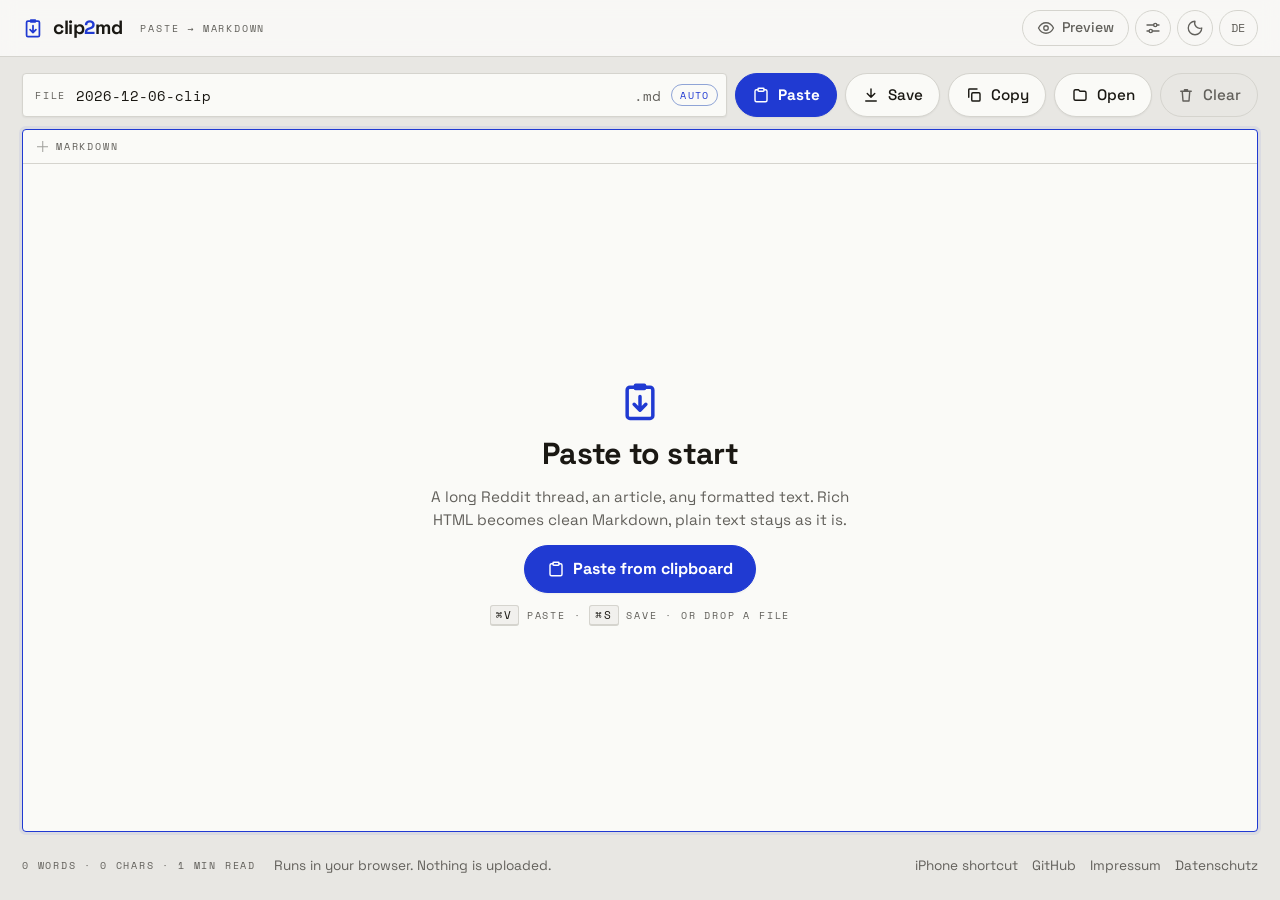
==== commit b00633af: "Aufräumen, Reddit-Aufbereitung, Obsidian, Verlauf, iPhone-Kurzbefehl; Spenden vorerst aus - clean.js" ====
--- a/index.html
+++ b/index.html
@@ -9,7 +9,7 @@
 <meta name="apple-mobile-web-app-title" content="clip2md" />
 <link rel="manifest" href="manifest.webmanifest" />
 <link rel="icon" href="/icon.svg" type="image/svg+xml" />
-<link rel="apple-touch-icon" href="icon.svg" />
+<link rel="apple-touch-icon" href="/apple-touch-icon.png" />
 <title>clip2md — Paste to Markdown</title>
 <script>
   try { var th = JSON.parse(localStorage.getItem('clip2md:theme')); if (th === 'dark' || (th === null && matchMedia('(prefers-color-scheme: dark)').matches)) document.documentElement.setAttribute('data-theme','dark'); } catch (e) {}
@@ -111,6 +111,14 @@
   .pill.donate { color: var(--accent); border-color: color-mix(in oklab, var(--accent) 45%, var(--line)); }
   .pill.donate:hover { background: var(--accent); color: var(--on-accent); border-color: var(--accent); }
   .pill.donate svg { width: 16px; height: 16px; }
+  .mini { min-height: 30px; padding: 0 11px; display: inline-flex; align-items: center; gap: 6px; border: 1px solid var(--line); border-radius: 999px;
+    background: transparent; color: var(--ink-soft); font-size: 0.8rem; font-weight: 500; cursor: pointer; white-space: nowrap; transition: color .15s, background .15s, border-color .15s; }
+  .mini:hover { color: var(--ink); background: var(--tint); }
+  .mini.accent { color: var(--accent); border-color: color-mix(in oklab, var(--accent) 40%, var(--line)); }
+  .mini svg { width: 14px; height: 14px; }
+  .mini[hidden] { display: none; }
+  .btn.nudge { animation: nudge 1.4s var(--ease) 3; }
+  @keyframes nudge { 0%,100% { box-shadow: 0 0 0 0 var(--accent-bg); } 50% { box-shadow: 0 0 0 8px color-mix(in oklab, var(--accent) 22%, transparent); } }
 
   /* ---------- Action bar ---------- */
   .bar { display: flex; align-items: stretch; gap: 8px; padding: 16px var(--gut) 12px; flex-wrap: wrap; }
@@ -156,6 +164,7 @@
   .pane-head .regmark::before { left: 50%; top: 0; width: 1.5px; height: 100%; transform: translateX(-50%); }
   .pane-head .regmark::after { top: 50%; left: 0; height: 1.5px; width: 100%; transform: translateY(-50%); }
   .pane-head .spacer { flex: 1; }
+  .pane-head .badge { min-width: 0; overflow: hidden; text-overflow: ellipsis; white-space: nowrap; }
   main:not(.split) .preview-pane { display: none; }
   .editor-pane:focus-within { border-color: var(--accent); box-shadow: 0 0 0 3px var(--accent-bg); }
   main.drag .editor-pane { border-color: var(--accent); box-shadow: 0 0 0 3px var(--accent-bg); }
@@ -206,6 +215,29 @@
   footer nav a { color: var(--ink-soft); text-decoration: none; padding: 6px 0; }
   footer nav a:hover { color: var(--accent); }
   footer nav a.coffee { color: var(--accent); font-weight: 500; }
+  footer nav button.linkish { background: none; border: 0; padding: 6px 0; color: var(--ink-soft); cursor: pointer; font-size: inherit; }
+  footer nav button.linkish:hover { color: var(--accent); }
+  [data-donate][hidden] { display: none !important; }
+
+  /* History + help sheets reuse .pop */
+  .pop.wide { width: 420px; }
+  .hist { list-style: none; margin: 0; padding: 0 6px 6px; }
+  .hist li { display: flex; align-items: center; gap: 8px; border-radius: var(--radius-sm); }
+  .hist li:hover { background: var(--tint); }
+  .hist .load { flex: 1; min-width: 0; text-align: left; background: none; border: 0; padding: 10px 8px; cursor: pointer; min-height: 48px; }
+  .hist .load b { display: block; font-weight: 500; overflow: hidden; text-overflow: ellipsis; white-space: nowrap; }
+  .hist .load span { font-family: var(--mono); font-size: 11px; color: var(--ink-soft); }
+  .hist .del { width: 40px; height: 40px; border: 0; background: none; color: var(--ink-soft); cursor: pointer; border-radius: 999px; }
+  .hist .del:hover { color: var(--err); }
+  .pop .empty-note { padding: 6px 12px 14px; color: var(--ink-soft); font-size: 0.9rem; margin: 0; }
+  .pop .foot { display: flex; justify-content: space-between; gap: 8px; padding: 6px 12px 10px; }
+  .help { padding: 0 12px 12px; font-size: 0.93rem; }
+  .help ol { padding-left: 1.2rem; margin: 6px 0 10px; }
+  .help li { margin-bottom: 6px; }
+  .help code { font-family: var(--mono); font-size: 0.82em; background: var(--tint); padding: 1px 4px; border-radius: 3px; overflow-wrap: anywhere; }
+  .help p { margin: 6px 0; color: var(--ink-soft); }
+  .sheet-head { display: flex; align-items: center; justify-content: space-between; padding: 6px 6px 0 12px; }
+  .sheet-head h2 { font-size: 1.05rem; margin: 6px 0; }
 
   /* ---------- Settings sheet ---------- */
   .scrim { position: fixed; inset: 0; z-index: 45; background: oklch(21% 0.01 95 / 0.25); opacity: 0; pointer-events: none; transition: opacity .2s var(--ease); }
@@ -270,6 +302,11 @@
     .pop.open { animation: sheet .24s var(--ease); }
     @keyframes sheet { from { transform: translateY(40px); opacity: 0; } to { transform: none; opacity: 1; } }
     footer { font-size: 0.8rem; }
+    .pop.wide { width: auto; }
+    .pane-head { flex-wrap: wrap; row-gap: 6px; }
+    #histBtn span, #obsBtn span { display: none; }
+    #histBtn, #obsBtn { width: 34px; padding: 0; justify-content: center; }
+    .mini { min-height: 34px; }
   }
   @media (max-width: 380px) {
     .brand { font-size: 1.05rem; }
@@ -302,7 +339,7 @@
         <svg class="i" viewBox="0 0 24 24" fill="none" stroke="currentColor" stroke-width="1.75" stroke-linecap="round" stroke-linejoin="round"><path d="M12 3a9 9 0 1 0 9 9 7 7 0 0 1-9-9Z"/></svg>
       </button>
       <button id="langBtn" class="pill lang" title="Deutsch">DE</button>
-      <a class="pill donate" id="donateTop" href="https://www.paypal.com/donate/?business=info%40tillheidrich.de&amp;currency_code=EUR&amp;item_name=clip2md" target="_blank" rel="noopener nofollow" data-i18n-title="t_donate" title="Support clip2md">
+      <a class="pill donate" id="donateTop" data-donate hidden href="#" target="_blank" rel="noopener nofollow" data-i18n-title="t_donate" title="Support clip2md">
         <svg class="i" viewBox="0 0 24 24" fill="none" stroke="currentColor" stroke-width="1.9" stroke-linecap="round" stroke-linejoin="round"><path d="M12 20s-7.5-4.6-7.5-10.2A4.3 4.3 0 0 1 12 7.2a4.3 4.3 0 0 1 7.5 2.6C19.5 15.4 12 20 12 20Z"/></svg>
         <span class="lbl" data-i18n="donate">Donate</span>
       </a>
@@ -347,6 +384,15 @@
         <span class="regmark" aria-hidden="true"></span><span class="mono-label">Markdown</span>
         <span class="spacer"></span>
         <span class="badge mono-label" id="srcBadge" aria-live="polite"><span class="led"></span><span id="srcText"></span></span>
+        <button class="mini" id="rawBtn" type="button" hidden data-i18n="raw_again">Undo clean-up</button>
+        <button class="mini" id="histBtn" type="button" hidden data-i18n-title="history" title="History">
+          <svg viewBox="0 0 24 24" fill="none" stroke="currentColor" stroke-width="1.9" stroke-linecap="round" stroke-linejoin="round"><path d="M3.5 12a8.5 8.5 0 1 0 2.5-6"/><path d="M3.5 4.5V9H8"/><path d="M12 7.5V12l3 2"/></svg>
+          <span data-i18n="history">History</span>
+        </button>
+        <button class="mini accent" id="obsBtn" type="button" hidden data-i18n-title="t_obs" title="Open in Obsidian">
+          <svg viewBox="0 0 24 24" fill="none" stroke="currentColor" stroke-width="1.9" stroke-linecap="round" stroke-linejoin="round"><path d="M12 2.8 19 7v10l-7 4.2L5 17V7Z"/><path d="M12 2.8v18.4"/></svg>
+          <span>Obsidian</span>
+        </button>
       </div>
       <textarea id="editor" spellcheck="false" autocapitalize="off" autocorrect="off" aria-label="Markdown editor"></textarea>
       <div class="empty" id="empty">
@@ -371,7 +417,8 @@
     <span data-i18n="privacy">Runs in your browser. Nothing is uploaded.</span>
     <span class="spacer"></span>
     <nav aria-label="Footer">
-      <a class="coffee" href="https://www.paypal.com/donate/?business=info%40tillheidrich.de&amp;currency_code=EUR&amp;item_name=clip2md" target="_blank" rel="noopener nofollow" data-i18n="coffee">Buy me a coffee</a>
+      <a class="coffee" data-donate hidden href="#" target="_blank" rel="noopener nofollow" data-i18n="coffee">Buy me a coffee</a>
+      <button class="linkish" id="helpBtn" type="button" data-i18n="iphone">iPhone shortcut</button>
       <a href="https://github.com/tillheidrich/clip2md" target="_blank" rel="noopener">GitHub</a>
       <a href="/impressum.html">Impressum</a>
       <a href="/datenschutz.html">Datenschutz</a>
@@ -411,6 +458,32 @@
       </select>
     </div>
     <div class="sep"></div>
+    <h3 class="mono-label" data-i18n="s_clean">Clean-up</h3>
+    <div class="row">
+      <label for="cleanToggle"><span data-i18n="s_cleanup">Clean up web pages</span><span class="hint" data-i18n="s_cleanup_hint">Drop navigation, cookie banners, buttons</span></label>
+      <span class="sw"><input type="checkbox" id="cleanToggle" /><span class="track"></span><span class="knob"></span></span>
+    </div>
+    <div class="row">
+      <label for="redditToggle"><span data-i18n="s_reddit">Format Reddit threads</span><span class="hint" data-i18n="s_reddit_hint">No vote counts, comments as nested quotes</span></label>
+      <span class="sw"><input type="checkbox" id="redditToggle" /><span class="track"></span><span class="knob"></span></span>
+    </div>
+    <div class="sep"></div>
+    <h3 class="mono-label">Obsidian</h3>
+    <div class="row">
+      <label for="obsToggle"><span data-i18n="s_obs">“Open in Obsidian” button</span><span class="hint" data-i18n="s_obs_hint">Creates the note directly in your vault</span></label>
+      <span class="sw"><input type="checkbox" id="obsToggle" /><span class="track"></span><span class="knob"></span></span>
+    </div>
+    <div class="field two" id="obsFields" hidden>
+      <input id="obsVault" type="text" autocapitalize="off" autocorrect="off" spellcheck="false" data-i18n-ph="ph_vault" placeholder="Vault (optional)" />
+      <input id="obsFolder" type="text" autocapitalize="off" autocorrect="off" spellcheck="false" data-i18n-ph="ph_folder" placeholder="Folder (optional)" />
+    </div>
+    <div class="sep"></div>
+    <h3 class="mono-label" data-i18n="history">History</h3>
+    <div class="row">
+      <label for="histToggle"><span data-i18n="s_hist">Keep the last 10 clips</span><span class="hint" data-i18n="s_hist_hint">Stored only in this browser. Off by default.</span></label>
+      <span class="sw"><input type="checkbox" id="histToggle" /><span class="track"></span><span class="knob"></span></span>
+    </div>
+    <div class="sep"></div>
     <h3 class="mono-label" data-i18n="s_file">Filename</h3>
     <div class="field">
       <select id="namePattern" aria-label="Filename pattern">
@@ -420,12 +493,25 @@
     </div>
   </div>
 
+  <div class="pop wide" id="histPop" role="dialog" aria-labelledby="histTitle">
+    <div class="sheet-head"><h2 id="histTitle" data-i18n="history">History</h2><button class="pill icon" type="button" data-close aria-label="Close">✕</button></div>
+    <ul class="hist" id="histList"></ul>
+    <p class="empty-note" id="histEmpty" data-i18n="hist_empty">No clips saved yet.</p>
+    <div class="foot"><span class="mono-label" data-i18n="hist_local">Only in this browser</span><button class="mini" type="button" id="histClear" data-i18n="hist_clear">Delete all</button></div>
+  </div>
+  <div class="pop wide" id="helpPop" role="dialog" aria-labelledby="helpTitle">
+    <div class="sheet-head"><h2 id="helpTitle" data-i18n="iphone">iPhone shortcut</h2><button class="pill icon" type="button" data-close aria-label="Close">✕</button></div>
+    <div class="help" id="helpBody"></div>
+  </div>
+
   <div id="toast" class="toast" role="status" aria-live="polite"></div>
 
   <script src="vendor/turndown.js"></script>
   <script src="vendor/turndown-plugin-gfm.js"></script>
   <script src="vendor/marked.umd.js"></script>
   <script src="vendor/purify.min.js"></script>
+  <script src="vendor/Readability.js"></script>
+  <script src="clean.js"></script>
   <script>
   (function () {
     "use strict";
@@ -433,7 +519,18 @@
     var T = {
       en: {
         tagline: 'Paste → Markdown', preview: 'Preview', file: 'File', save: 'Save', copy: 'Copy', clear: 'Clear', open: 'Open', paste: 'Paste',
-        donate: 'Donate', coffee: 'Buy me a coffee', t_donate: 'Support clip2md via PayPal',
+        donate: 'Donate', coffee: 'Buy me a coffee', t_donate: 'Support clip2md',
+        raw_again: 'Undo clean-up', t_obs: 'Open in Obsidian', history: 'History', iphone: 'iPhone shortcut',
+        src_article: 'Article extracted', src_cleaned: 'Page cleaned up', src_reddit: 'Reddit thread',
+        s_clean: 'Clean-up', s_cleanup: 'Clean up web pages', s_cleanup_hint: 'Drop navigation, cookie banners, buttons',
+        s_reddit: 'Format Reddit threads', s_reddit_hint: 'No vote counts, comments as nested quotes',
+        s_obs: '“Open in Obsidian” button', s_obs_hint: 'Creates the note directly in your vault', ph_vault: 'Vault (optional)', ph_folder: 'Folder (optional)',
+        s_hist: 'Keep the last 10 clips', s_hist_hint: 'Stored only in this browser. Off by default.',
+        hist_empty: 'No clips saved yet.', hist_local: 'Only in this browser', hist_clear: 'Delete all', hist_clear_confirm: 'Delete the whole history?',
+        hist_off_confirm: 'Also delete the clips saved so far?', hist_loaded: 'Clip restored', comments: 'Comments',
+        obs_open: 'Opening Obsidian …', obs_fail: 'Could not hand over to Obsidian — copy the Markdown instead', raw_done: 'Inserted without clean-up',
+        ios_hint: 'Tap “Paste” to take over the page',
+        help_html: '<p>iOS does not let web apps into the share sheet. A shortcut does the job: it copies the page and opens clip2md.</p><ol><li>Open the <b>Shortcuts</b> app, tap <b>+</b>, name it <b>clip2md</b>.</li><li>Tap the <b>ⓘ</b> icon, turn on <b>Show in Share Sheet</b> and allow <b>Safari web pages</b>, <b>Rich text</b>, <b>Text</b>.</li><li>Add <b>Get Details of Safari Web Page</b>, set it to <b>Page Contents</b>.</li><li>Add <b>Copy to Clipboard</b>.</li><li>Add <b>Open URLs</b> with <code>https://clip2md.heidrich-digital.de/?from=ios</code></li></ol><p>In Safari: Share → <b>clip2md</b> → tap <b>Paste</b>. The first time, iOS asks whether clip2md may paste.</p><p>For a selection only: copy it, then use the Paste button — no shortcut needed.</p>',
         empty_h: 'Paste to start',
         empty_p: 'A long Reddit thread, an article, any formatted text. Rich HTML becomes clean Markdown, plain text stays as it is.',
         paste_big: 'Paste from clipboard', k_paste: 'paste', k_save: 'save', k_drop: 'or drop a file',
@@ -452,7 +549,18 @@
       },
       de: {
         tagline: 'Einfügen → Markdown', preview: 'Vorschau', file: 'Datei', save: 'Speichern', copy: 'Kopieren', clear: 'Leeren', open: 'Öffnen', paste: 'Einfügen',
-        donate: 'Spenden', coffee: 'Spendier mir einen Kaffee', t_donate: 'clip2md per PayPal unterstützen',
+        donate: 'Spenden', coffee: 'Spendier mir einen Kaffee', t_donate: 'clip2md unterstützen',
+        raw_again: 'Ohne Aufräumen', t_obs: 'In Obsidian öffnen', history: 'Verlauf', iphone: 'iPhone-Kurzbefehl',
+        src_article: 'Artikel extrahiert', src_cleaned: 'Seite aufgeräumt', src_reddit: 'Reddit-Thread',
+        s_clean: 'Aufräumen', s_cleanup: 'Webseiten aufräumen', s_cleanup_hint: 'Navigation, Cookie-Banner, Knöpfe entfernen',
+        s_reddit: 'Reddit-Threads aufbereiten', s_reddit_hint: 'Keine Votes, Kommentare als verschachtelte Zitate',
+        s_obs: 'Knopf „In Obsidian öffnen"', s_obs_hint: 'Legt die Notiz direkt im Vault an', ph_vault: 'Vault (optional)', ph_folder: 'Ordner (optional)',
+        s_hist: 'Letzte 10 Clips behalten', s_hist_hint: 'Nur in diesem Browser gespeichert. Standardmäßig aus.',
+        hist_empty: 'Noch keine Clips gespeichert.', hist_local: 'Nur in diesem Browser', hist_clear: 'Alle löschen', hist_clear_confirm: 'Gesamten Verlauf löschen?',
+        hist_off_confirm: 'Bisher gespeicherte Clips auch löschen?', hist_loaded: 'Clip wiederhergestellt', comments: 'Kommentare',
+        obs_open: 'Obsidian wird geöffnet …', obs_fail: 'Übergabe an Obsidian fehlgeschlagen — Markdown stattdessen kopieren', raw_done: 'Ohne Aufräumen eingefügt',
+        ios_hint: 'Tippe auf „Einfügen", um die Seite zu übernehmen',
+        help_html: '<p>iOS lässt Web-Apps nicht ins Teilen-Menü. Ein Kurzbefehl übernimmt das: Er kopiert die Seite und öffnet clip2md.</p><ol><li>App <b>Kurzbefehle</b> öffnen, <b>+</b> tippen, Name <b>clip2md</b>.</li><li>Auf <b>ⓘ</b> tippen, <b>Im Share-Sheet anzeigen</b> einschalten und <b>Safari-Webseiten</b>, <b>Rich Text</b>, <b>Text</b> zulassen.</li><li>Aktion <b>Details von Safari-Webseite abrufen</b> hinzufügen, auf <b>Seiteninhalt</b> stellen.</li><li>Aktion <b>In Zwischenablage kopieren</b> hinzufügen.</li><li>Aktion <b>URLs öffnen</b> mit <code>https://clip2md.heidrich-digital.de/?from=ios</code></li></ol><p>In Safari dann: Teilen → <b>clip2md</b> → <b>Einfügen</b> tippen. Beim ersten Mal fragt iOS, ob clip2md einfügen darf.</p><p>Nur markierter Text: kopieren und den Einfügen-Knopf nutzen, dafür braucht es keinen Kurzbefehl.</p>',
         empty_h: 'Einfügen und los',
         empty_p: 'Ein langer Reddit-Thread, ein Artikel, beliebig formatierter Text. HTML wird zu sauberem Markdown, reiner Text bleibt, wie er ist.',
         paste_big: 'Aus Zwischenablage einfügen', k_paste: 'einfügen', k_save: 'speichern', k_drop: 'oder Datei hineinziehen',
@@ -487,7 +595,8 @@
     var settings = {
       frontMatter: LS.get('frontMatter', false), source: LS.get('source', ''), tags: LS.get('tags', ''),
       stripLinks: LS.get('stripLinks', false), dropImages: LS.get('dropImages', false),
-      bullet: LS.get('bullet', '-'), heading: LS.get('heading', 'atx'), pattern: LS.get('pattern', 'title')
+      bullet: LS.get('bullet', '-'), heading: LS.get('heading', 'atx'), pattern: LS.get('pattern', 'title'),
+      cleanup: LS.get('cleanup', true), reddit: LS.get('reddit', true), obs: LS.get('obs', false), obsVault: LS.get('obsVault', ''), obsFolder: LS.get('obsFolder', ''), hist: LS.get('hist', false)
     };
     var filenameEdited = false, forceRaw = false, forceRawTimer = null, toastTimer = null, previewOn = LS.get('preview', false);
 
@@ -523,7 +632,7 @@
       return s.toLowerCase().replace(/[^a-z0-9]+/g,'-').replace(/^-+|-+$/g,'').slice(0,60).replace(/-+$/g,''); }
     function deriveTitle(md){ var L=md.split(/\r?\n/), i, m, s;
       for(i=0;i<L.length;i++){ m=L[i].match(/^\s{0,3}#{1,6}\s+(.+?)\s*#*\s*$/); if(m&&m[1].trim()) return m[1].trim(); }
-      for(i=0;i<L.length;i++){ s=L[i].trim(); if(!s) continue; if(/^([-*_=#>`|]{1,}|\[.*\])$/.test(s)) continue; return s.replace(/^[#>*\-\s]+/,'').trim(); }
+      for(i=0;i<L.length;i++){ s=L[i].trim(); if(!s) continue; if(/^([-*_=#>`|]{1,}|\[.*\])$/.test(s)) continue; return s.replace(/^[#>*\-\s]+/,'').replace(/!?\[([^\]]*)\]\([^)]*\)/g,'$1').replace(/[*_`]/g,'').trim(); }
       return ''; }
     function computeFilename(md){ if (settings.pattern === 'datetime') return today()+'-'+nowTime();
       var slug = slugify(deriveTitle(md)); return today()+(slug?'-'+slug:'-clip'); }
@@ -557,7 +666,7 @@
     function showSource(key, ok){ srcText.textContent=t(key); srcBadge.dataset.key=key; srcBadge.classList.toggle('ok',!!ok); srcBadge.classList.add('show');
       srcBadge.classList.remove('pulse'); void srcBadge.offsetWidth; srcBadge.classList.add('pulse'); }
     function hideSource(){ srcBadge.classList.remove('show','ok','pulse'); srcBadge.dataset.key=''; }
-    function refreshAll(flash){ updateCounts(); refreshFilename(flash); updateEmpty(); schedulePreview(); }
+    function refreshAll(flash){ updateCounts(); refreshFilename(flash); updateEmpty(); schedulePreview(); scheduleHistory(); syncHeadButtons(); }
 
     // ---------- Insert ----------
     function insertAtCursor(str){
@@ -568,14 +677,40 @@
       var s=editor.selectionStart, en=editor.selectionEnd;
       editor.value=editor.value.slice(0,s)+str+editor.value.slice(en);
       editor.selectionStart=editor.selectionEnd=s+str.length; }
+    // Clean-up (clean.js): Reddit → structured Markdown; pages → Readability or junk stripping.
+    function convertHtml(html){
+      var C=window.Clip2mdClean, r;
+      if(C && (settings.cleanup || settings.reddit)){
+        try { r=C.prepare(html, { cleanup: settings.cleanup, reddit: settings.reddit, toMd: htmlToMd, labels: { comments: t('comments') } }); } catch(e){ r=null; }
+      }
+      if(!r) return { md: htmlToMd(html), key: 'src_conv' };
+      var md = r.md != null ? r.md : htmlToMd(r.html);
+      if(settings.cleanup || r.reddit) md = C.postprocess(md, { reddit: !!r.reddit && settings.reddit });
+      if(r.title && md.indexOf(r.title) < 0) md = '# ' + r.title + '\n\n' + md;
+      else if(r.title && md.indexOf('## ' + r.title) === 0) md = md.slice(1);
+      var key = r.kind==='reddit' ? 'src_reddit' : r.kind==='article' ? 'src_article' : r.kind==='cleaned' ? 'src_cleaned' : 'src_conv';
+      return { md: md, key: key, changed: r.kind!=='plain' };
+    }
+    var lastInsert=null, rawBtn=$('rawBtn');
     function ingest(html, text, raw){
-      var out, key, ok=false;
+      var out, key, ok=false, changed=false;
       if(!raw && html && html.trim()){
-        try { out=htmlToMd(html); key='src_conv'; ok=true; if(!out && text) { out=text; key='src_raw'; ok=false; } }
+        try { var c=convertHtml(html); out=c.md; key=c.key; changed=!!c.changed; ok=true; if(!out && text) { out=text; key='src_raw'; ok=false; changed=false; } }
         catch(err){ out=text||''; key='src_fail'; }
       } else { out=text||''; key=raw?'src_raw_forced':'src_raw'; }
       if(!out) return false;
-      insertAtCursor(out); showSource(key, ok); refreshAll(true); return true; }
+      if(!editor.value.trim()) historyNew();
+      var start=editor.selectionStart;
+      insertAtCursor(out); showSource(key, ok); refreshAll(true);
+      lastInsert = changed ? { start: start, len: out.length, html: html } : null;
+      rawBtn.hidden = !changed;
+      return true; }
+    rawBtn.addEventListener('click', function(){
+      if(!lastInsert) return;
+      var plain; try { plain=htmlToMd(lastInsert.html); } catch(e){ return; }
+      editor.focus(); editor.setSelectionRange(lastInsert.start, lastInsert.start+lastInsert.len);
+      insertAtCursor(plain); lastInsert=null; rawBtn.hidden=true; showSource('src_conv', true); refreshAll(false); toast(t('raw_done'));
+    });
 
     editor.addEventListener('paste', function(e){
       var cd=e.clipboardData||window.clipboardData; if(!cd) return;
@@ -583,7 +718,7 @@
       if(!html && !text) return;
       e.preventDefault(); ingest(html, text, raw);
     });
-    editor.addEventListener('input', function(){ hideSource(); refreshAll(false); });
+    editor.addEventListener('input', function(){ hideSource(); rawBtn.hidden=true; lastInsert=null; refreshAll(false); });
 
     // ---------- One-click paste (Async Clipboard API) ----------
     function pasteFromClipboard(){
@@ -619,9 +754,9 @@
       var r=new FileReader();
       r.onerror=function(){ toast(t('readfail'), true); };
       r.onload=function(){ var txt=String(r.result||''), name=f.name.toLowerCase();
-        if(/\.html?$/.test(name) || f.type==='text/html'){ try{ txt=htmlToMd(txt); showSource('src_conv',true); }catch(_){ showSource('src_fail',false); } }
+        if(/\.html?$/.test(name) || f.type==='text/html'){ try{ var cv=convertHtml(txt); txt=cv.md; showSource(cv.key,true); }catch(_){ showSource('src_fail',false); } }
         else showSource('src_raw',false);
-        editor.value=txt;
+        historyNew(); editor.value=txt; rawBtn.hidden=true; lastInsert=null;
         if(!filenameEdited){ var base=slugify(f.name.replace(/\.[^.]+$/,'')); if(base) filename.value=base; }
         refreshAll(true); toast(t('loaded')); };
       r.readAsText(f);
@@ -671,7 +806,7 @@
       try{ document.execCommand('copy'); toast(t('copied')); }catch(e){ toast(t('copyfail'),true); } document.body.removeChild(ta); }
 
     $('clear').addEventListener('click', function(){ if(editor.value && !confirm(t('clear_confirm'))) return;
-      editor.value=''; filenameEdited=false; hideSource(); setFnameTag(); refreshAll(false); if(!coarse) editor.focus(); });
+      flushHistory(); historyNew(); editor.value=''; filenameEdited=false; hideSource(); rawBtn.hidden=true; setFnameTag(); refreshAll(false); if(!coarse) editor.focus(); });
 
     // ---------- Keyboard ----------
     document.addEventListener('keydown', function(e){ var mod=e.metaKey||e.ctrlKey;
@@ -702,10 +837,13 @@
     $('langBtn').addEventListener('click', function(){ setLang(lang==='de'?'en':'de'); });
 
     // ---------- Settings ----------
-    function openSettings(){ settingsPop.classList.add('open'); scrim.classList.add('open'); settingsBtn.setAttribute('aria-expanded','true'); }
-    function closeSettings(){ settingsPop.classList.remove('open'); scrim.classList.remove('open'); settingsBtn.setAttribute('aria-expanded','false'); }
-    settingsBtn.addEventListener('click', function(){ settingsPop.classList.contains('open')?closeSettings():openSettings(); });
+    var sheets=[settingsPop, $('histPop'), $('helpPop')];
+    function openSheet(el){ sheets.forEach(function(x){ x.classList.toggle('open', x===el); }); scrim.classList.add('open'); settingsBtn.setAttribute('aria-expanded', el===settingsPop?'true':'false'); }
+    function closeSettings(){ sheets.forEach(function(x){ x.classList.remove('open'); }); scrim.classList.remove('open'); settingsBtn.setAttribute('aria-expanded','false'); }
+    settingsBtn.addEventListener('click', function(){ settingsPop.classList.contains('open')?closeSettings():openSheet(settingsPop); });
     scrim.addEventListener('click', closeSettings);
+    document.querySelectorAll('[data-close]').forEach(function(b){ b.addEventListener('click', closeSettings); });
+    $('helpBtn').addEventListener('click', function(){ $('helpBody').innerHTML=t('help_html'); openSheet($('helpPop')); });
 
     function bindToggle(id, key, after){ var el=$(id); el.checked=!!settings[key];
       el.addEventListener('change', function(){ settings[key]=el.checked; LS.set(key,el.checked); if(after) after(); }); }
@@ -723,6 +861,91 @@
     bindSelect('headingSel','heading', buildTurndown);
     bindSelect('namePattern','pattern', function(){ refreshFilename(true); });
     syncFmFields();
+    bindToggle('cleanToggle','cleanup');
+    bindToggle('redditToggle','reddit');
+    var obsFields=$('obsFields');
+    bindToggle('obsToggle','obs', function(){ obsFields.hidden=!settings.obs; syncHeadButtons(); });
+    obsFields.hidden=!settings.obs;
+    ['obsVault','obsFolder'].forEach(function(k){ var el=$(k); el.value=settings[k]; el.addEventListener('input', function(){ settings[k]=el.value.trim(); LS.set(k, settings[k]); }); });
+    bindToggle('histToggle','hist', function(){
+      if(settings.hist){ historyNew(); scheduleHistory(); }
+      else if(confirm(t('hist_off_confirm'))) H.clear();
+      syncHeadButtons(); });
+
+    // ---------- Head buttons ----------
+    function syncHeadButtons(){
+      var has=editor.value.trim().length>0;
+      $('obsBtn').hidden = !(settings.obs && has);
+      $('histBtn').hidden = !settings.hist;
+    }
+
+    // ---------- Obsidian ----------
+    $('obsBtn').addEventListener('click', function(){
+      if(!editor.value.trim()){ toast(t('nocopy'), true); return; }
+      var content=fullContent();
+      var name=(filename.value.trim()||computeFilename(editor.value)).replace(/[\/\\:*?"<>|#^\[\]]+/g,'-').replace(/\.md$/i,'');
+      var folder=(settings.obsFolder||'').replace(/^\/+|\/+$/g,'');
+      var base='obsidian://new?'+(settings.obsVault?'vault='+encodeURIComponent(settings.obsVault)+'&':'')+(folder?'file='+encodeURIComponent(folder+'/'+name):'name='+encodeURIComponent(name));
+      function go(u){ toast(t('obs_open')); window.location.href=u; }
+      // Long threads do not fit into a URL: hand the text over via the clipboard instead.
+      if(navigator.clipboard && navigator.clipboard.writeText){
+        navigator.clipboard.writeText(content).then(function(){ go(base+'&clipboard=true'); }, function(){
+          if(content.length<6000) go(base+'&content='+encodeURIComponent(content)); else toast(t('obs_fail'), true, 4000); });
+      } else if(content.length<6000) go(base+'&content='+encodeURIComponent(content));
+      else toast(t('obs_fail'), true, 4000);
+    });
+
+    // ---------- History (IndexedDB, opt-in) ----------
+    var H=(function(){
+      var dbp=null, MAX=10;
+      function db(){ if(dbp) return dbp; dbp=new Promise(function(res, rej){ try { var r=indexedDB.open('clip2md',1);
+        r.onupgradeneeded=function(){ r.result.createObjectStore('clips',{keyPath:'id'}); };
+        r.onsuccess=function(){ res(r.result); }; r.onerror=function(){ rej(r.error); }; } catch(e){ rej(e); } }); return dbp; }
+      function tx(mode, fn){ return db().then(function(d){ return new Promise(function(res, rej){ var x=d.transaction('clips',mode), st=x.objectStore('clips'), out=fn(st);
+        x.oncomplete=function(){ res(out && out.result!==undefined ? out.result : out); }; x.onerror=function(){ rej(x.error); }; }); }); }
+      return {
+        put: function(item){ return tx('readwrite', function(st){ st.put(item); }).then(function(){ return H.list(); }).then(function(all){
+          if(all.length>MAX) return tx('readwrite', function(st){ all.slice(MAX).forEach(function(i){ st.delete(i.id); }); }); }); },
+        list: function(){ return tx('readonly', function(st){ return st.getAll(); }).then(function(a){ return (a||[]).sort(function(x,y){ return y.ts-x.ts; }); }); },
+        del: function(id){ return tx('readwrite', function(st){ st.delete(id); }); },
+        clear: function(){ return tx('readwrite', function(st){ st.clear(); }); }
+      };
+    })();
+    var histId=null, histTimer=null;
+    function historyNew(){ histId=null; }
+    function flushHistory(){ clearTimeout(histTimer); saveHistory(); }
+    function scheduleHistory(){ if(!settings.hist) return; clearTimeout(histTimer); histTimer=setTimeout(saveHistory, 1200); }
+    function saveHistory(){
+      if(!settings.hist || !window.indexedDB) return; var md=editor.value; if(!md.trim()) return;
+      if(!histId) histId=Date.now();
+      H.put({ id: histId, ts: Date.now(), title: deriveTitle(md).slice(0,120) || filename.value, name: filename.value, md: md }).catch(function(){});
+    }
+    function renderHistory(){
+      var ul=$('histList'); ul.innerHTML='';
+      H.list().then(function(items){
+        $('histEmpty').hidden = items.length>0; $('histClear').hidden = !items.length;
+        items.forEach(function(it){
+          var li=document.createElement('li'), b=document.createElement('button'), d=document.createElement('button');
+          b.className='load'; b.type='button';
+          var ti=document.createElement('b'); ti.textContent=it.title||it.name||'—';
+          var meta=document.createElement('span'); meta.textContent=new Date(it.ts).toLocaleString(lang==='de'?'de-DE':'en-GB',{dateStyle:'short',timeStyle:'short'})+' · '+countWords(it.md)+' '+t('words');
+          b.appendChild(ti); b.appendChild(meta);
+          b.addEventListener('click', function(){
+            flushHistory();
+            editor.value=it.md; histId=it.id; filenameEdited=!!it.name; if(it.name) filename.value=it.name; setFnameTag();
+            hideSource(); rawBtn.hidden=true; refreshAll(false); closeSettings(); toast(t('hist_loaded')); });
+          d.className='del'; d.type='button'; d.setAttribute('aria-label','Delete'); d.textContent='✕';
+          d.addEventListener('click', function(){ H.del(it.id).then(renderHistory); if(histId===it.id) histId=null; });
+          li.appendChild(b); li.appendChild(d); ul.appendChild(li);
+        });
+      }).catch(function(){ $('histEmpty').hidden=false; });
+    }
+    $('histBtn').addEventListener('click', function(){ flushHistory(); setTimeout(renderHistory, 50); openSheet($('histPop')); });
+    $('histClear').addEventListener('click', function(){ if(confirm(t('hist_clear_confirm'))) H.clear().then(renderHistory); });
+
+    // ---------- Donate (only shown once a working link is configured) ----------
+    var DONATE_URL='';
+    if(DONATE_URL){ document.querySelectorAll('[data-donate]').forEach(function(a){ a.href=DONATE_URL; a.target='_blank'; a.rel='noopener nofollow'; a.hidden=false; }); }
 
     // ---------- Init ----------
     setTheme(document.documentElement.getAttribute('data-theme')==='dark'?'dark':'light', false);
@@ -730,6 +953,20 @@
     setLang(LS.get('lang', navLang==='de'?'de':'en'));
     setPreview(previewOn);
     setFnameTag(); refreshAll(false);
+
+    // ---------- Share target (Android: Share → clip2md) ----------
+    (function(){
+      var q; try { q=new URLSearchParams(location.search); } catch(e){ return; }
+      var title=(q.get('title')||'').trim(), text=(q.get('text')||'').trim(), url=(q.get('url')||'').trim();
+      if(q.get('from')==='ios'){ try { history.replaceState(null, '', location.pathname); } catch(e){}
+        setTimeout(function(){ toast(t('ios_hint'), false, 4500); var pb=$('pasteBtn'); pb.classList.add('nudge'); $('pasteBig').classList.add('nudge'); }, 300); return; }
+      if(!title && !text && !url) return;
+      if(!url){ var m=text.match(/https?:\/\/\S+$/); if(m){ url=m[0]; text=text.slice(0,m.index).trim(); } }
+      var md=(title && text.indexOf(title)!==0 ? '# '+title+'\n\n' : '')+text+(url && text.indexOf(url)<0 ? (text?'\n\n':'')+'<'+url+'>' : '');
+      if(url){ settings.source=url; $('fmSource').value=url; }
+      historyNew(); editor.value=md; showSource('src_raw', false); refreshAll(true);
+      try { history.replaceState(null, '', location.pathname); } catch(e){}
+    })();
     if(!coarse) editor.focus();
 
     if('serviceWorker' in navigator){ window.addEventListener('load', function(){ navigator.serviceWorker.register('/sw.js').catch(function(){}); }); }
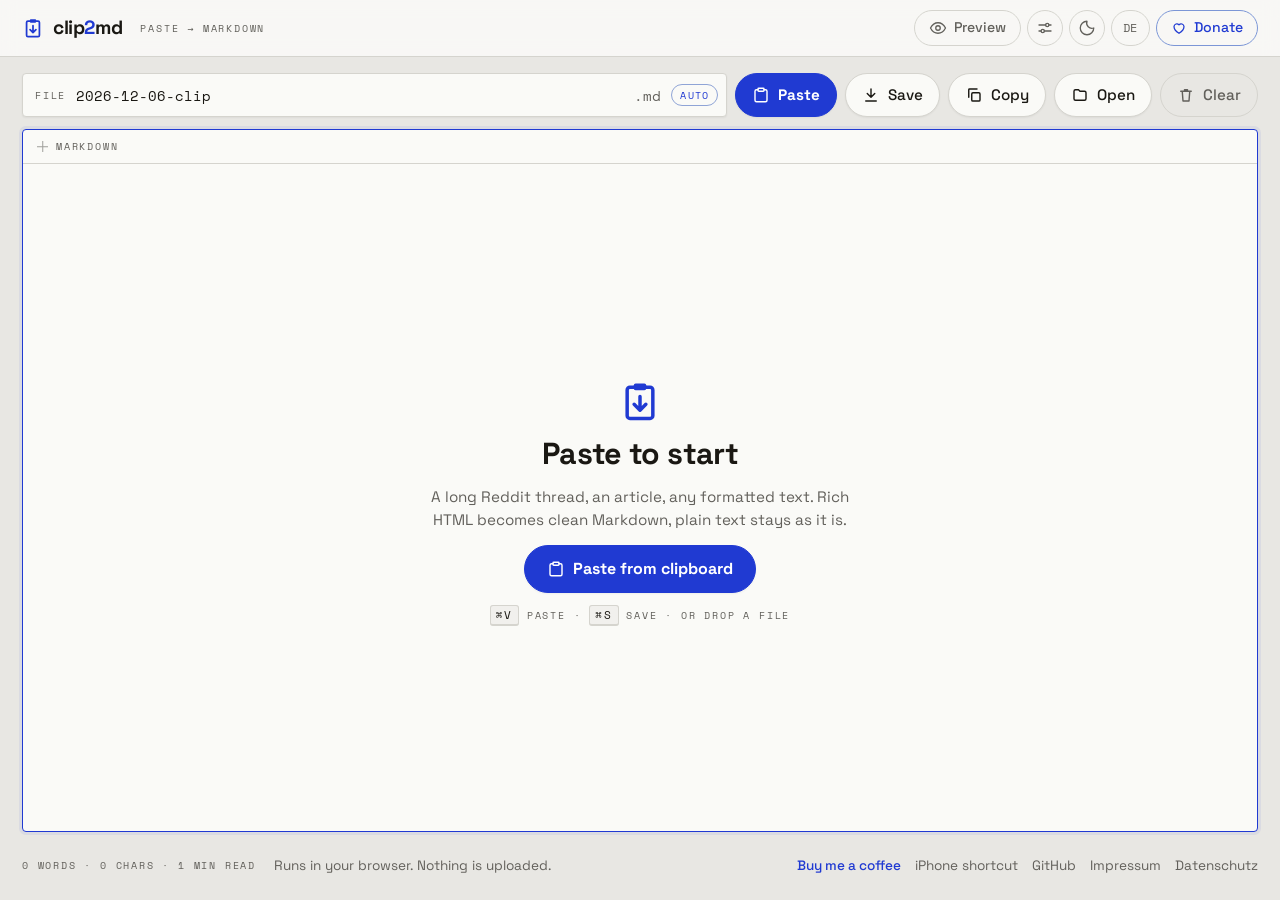
==== commit b955d857: "Spenden über PayPal-Zahlungslink wieder aktiv (DE/EN), Datenschutz §8, SW-Cache v7" ====
--- a/index.html
+++ b/index.html
@@ -944,7 +944,7 @@
     $('histClear').addEventListener('click', function(){ if(confirm(t('hist_clear_confirm'))) H.clear().then(renderHistory); });
 
     // ---------- Donate (only shown once a working link is configured) ----------
-    var DONATE_URL='';
+    var DONATE_URL='https://www.paypal.com/ncp/payment/54FPXDFBMP5TJ';
     if(DONATE_URL){ document.querySelectorAll('[data-donate]').forEach(function(a){ a.href=DONATE_URL; a.target='_blank'; a.rel='noopener nofollow'; a.hidden=false; }); }
 
     // ---------- Init ----------
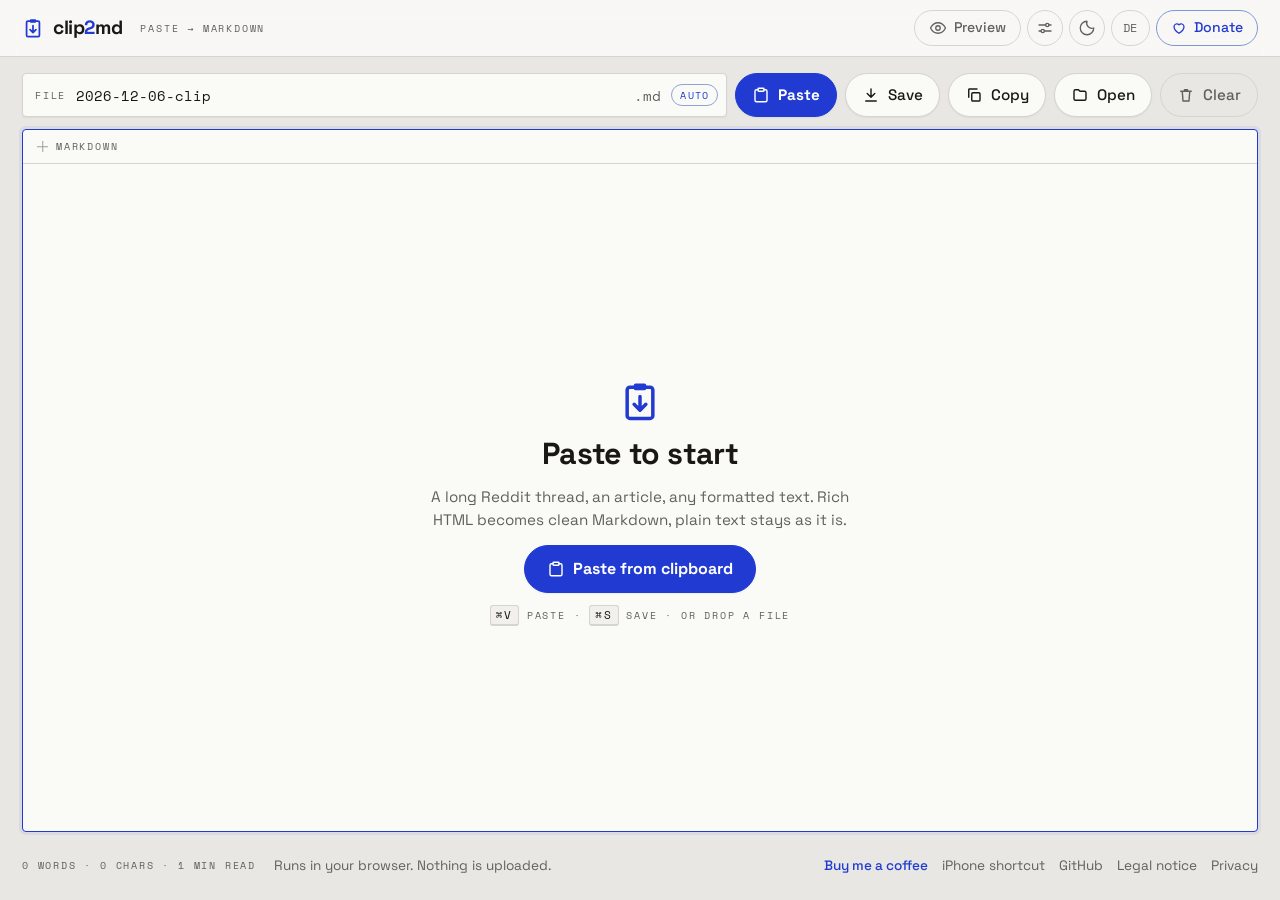
==== commit 70e6d030: "App-Sprache folgt Browsersprache, Footer-Links je Sprache (index.html nachgereicht)" ====
--- a/index.html
+++ b/index.html
@@ -12,6 +12,7 @@
 <link rel="apple-touch-icon" href="/apple-touch-icon.png" />
 <title>clip2md — Paste to Markdown</title>
 <script>
+  try { var lc = JSON.parse(localStorage.getItem('clip2md:langChoice')); var nl = (navigator.languages && navigator.languages[0]) || navigator.language || 'en'; document.documentElement.lang = (lc === 'de' || lc === 'en') ? lc : (/^de/i.test(nl) ? 'de' : 'en'); } catch (e) {}
   try { var th = JSON.parse(localStorage.getItem('clip2md:theme')); if (th === 'dark' || (th === null && matchMedia('(prefers-color-scheme: dark)').matches)) document.documentElement.setAttribute('data-theme','dark'); } catch (e) {}
 </script>
 <style>
@@ -420,8 +421,8 @@
       <a class="coffee" data-donate hidden href="#" target="_blank" rel="noopener nofollow" data-i18n="coffee">Buy me a coffee</a>
       <button class="linkish" id="helpBtn" type="button" data-i18n="iphone">iPhone shortcut</button>
       <a href="https://github.com/tillheidrich/clip2md" target="_blank" rel="noopener">GitHub</a>
-      <a href="/impressum.html">Impressum</a>
-      <a href="/datenschutz.html">Datenschutz</a>
+      <a href="/impressum.html" id="lnkImp" data-i18n="l_imp">Impressum</a>
+      <a href="/datenschutz.html" id="lnkDs" data-i18n="l_ds">Datenschutz</a>
     </nav>
   </footer>
 
@@ -520,7 +521,7 @@
       en: {
         tagline: 'Paste → Markdown', preview: 'Preview', file: 'File', save: 'Save', copy: 'Copy', clear: 'Clear', open: 'Open', paste: 'Paste',
         donate: 'Donate', coffee: 'Buy me a coffee', t_donate: 'Support clip2md',
-        raw_again: 'Undo clean-up', t_obs: 'Open in Obsidian', history: 'History', iphone: 'iPhone shortcut',
+        l_imp: 'Legal notice', l_ds: 'Privacy', raw_again: 'Undo clean-up', t_obs: 'Open in Obsidian', history: 'History', iphone: 'iPhone shortcut',
         src_article: 'Article extracted', src_cleaned: 'Page cleaned up', src_reddit: 'Reddit thread',
         s_clean: 'Clean-up', s_cleanup: 'Clean up web pages', s_cleanup_hint: 'Drop navigation, cookie banners, buttons',
         s_reddit: 'Format Reddit threads', s_reddit_hint: 'No vote counts, comments as nested quotes',
@@ -550,7 +551,7 @@
       de: {
         tagline: 'Einfügen → Markdown', preview: 'Vorschau', file: 'Datei', save: 'Speichern', copy: 'Kopieren', clear: 'Leeren', open: 'Öffnen', paste: 'Einfügen',
         donate: 'Spenden', coffee: 'Spendier mir einen Kaffee', t_donate: 'clip2md unterstützen',
-        raw_again: 'Ohne Aufräumen', t_obs: 'In Obsidian öffnen', history: 'Verlauf', iphone: 'iPhone-Kurzbefehl',
+        l_imp: 'Impressum', l_ds: 'Datenschutz', raw_again: 'Ohne Aufräumen', t_obs: 'In Obsidian öffnen', history: 'Verlauf', iphone: 'iPhone-Kurzbefehl',
         src_article: 'Artikel extrahiert', src_cleaned: 'Seite aufgeräumt', src_reddit: 'Reddit-Thread',
         s_clean: 'Aufräumen', s_cleanup: 'Webseiten aufräumen', s_cleanup_hint: 'Navigation, Cookie-Banner, Knöpfe entfernen',
         s_reddit: 'Reddit-Threads aufbereiten', s_reddit_hint: 'Keine Votes, Kommentare als verschachtelte Zitate',
@@ -826,6 +827,8 @@
     // ---------- Language ----------
     function applyLang(){
       document.documentElement.setAttribute('lang', lang);
+      $('lnkImp').href = lang==='de' ? '/impressum.html' : '/imprint.html';
+      $('lnkDs').href = lang==='de' ? '/datenschutz.html' : '/privacy.html';
       document.querySelectorAll('[data-i18n]').forEach(function(el){ el.textContent=t(el.getAttribute('data-i18n')); });
       document.querySelectorAll('[data-i18n-ph]').forEach(function(el){ el.setAttribute('placeholder', t(el.getAttribute('data-i18n-ph'))); });
       document.querySelectorAll('[data-i18n-title]').forEach(function(el){ el.setAttribute('title', t(el.getAttribute('data-i18n-title'))); el.setAttribute('aria-label', t(el.getAttribute('data-i18n-title'))); });
@@ -833,8 +836,8 @@
       if(coarse){ $('empty').querySelector('p').textContent=t('empty_p'); }
       if(srcBadge.dataset.key) srcText.textContent=t(srcBadge.dataset.key);
       setFnameTag(); updateCounts(); }
-    function setLang(l){ lang=l; LS.set('lang',l); applyLang(); }
-    $('langBtn').addEventListener('click', function(){ setLang(lang==='de'?'en':'de'); });
+    function setLang(l){ lang=l; applyLang(); }
+    $('langBtn').addEventListener('click', function(){ var l=lang==='de'?'en':'de'; LS.set('langChoice', l); setLang(l); });
 
     // ---------- Settings ----------
     var sheets=[settingsPop, $('histPop'), $('helpPop')];
@@ -949,8 +952,15 @@
 
     // ---------- Init ----------
     setTheme(document.documentElement.getAttribute('data-theme')==='dark'?'dark':'light', false);
-    var navLang=(navigator.language||'en').slice(0,2).toLowerCase();
-    setLang(LS.get('lang', navLang==='de'?'de':'en'));
+    // Language: an explicit choice (language button) wins; otherwise the browser's preferred languages.
+    // The old 'lang' key is ignored on purpose: earlier versions stored 'en' for everyone.
+    function browserLang(){
+      var list=(navigator.languages && navigator.languages.length) ? navigator.languages : [navigator.language||'en'];
+      for(var i=0;i<list.length;i++){ var c=String(list[i]||'').slice(0,2).toLowerCase(); if(c==='de'||c==='en') return c; }
+      return 'en';
+    }
+    var chosen=LS.get('langChoice', null);
+    setLang(chosen==='de'||chosen==='en' ? chosen : browserLang());
     setPreview(previewOn);
     setFnameTag(); refreshAll(false);
 
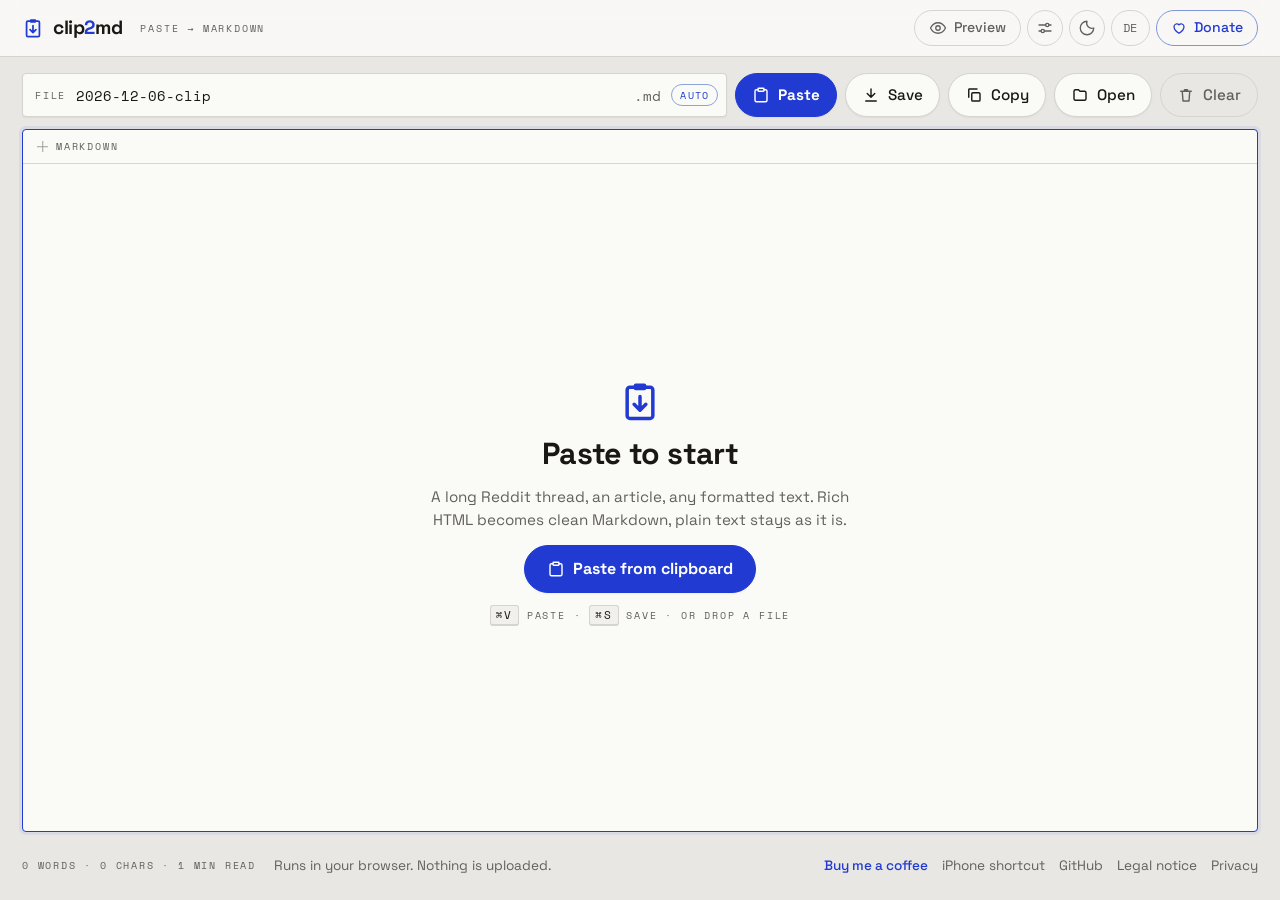
==== commit b8e8250a: "Selbstheilung fuer haengende Service Worker, SW-Cache v9 - '?fresh' (auch '?reset') unregistriert al" ====
--- a/index.html
+++ b/index.html
@@ -543,7 +543,7 @@
         ph_source: 'Source URL', ph_tags: 'tags, comma-separated',
         t_preview: 'Toggle preview', t_settings: 'Settings', t_theme: 'Toggle theme',
         src_conv: 'HTML → Markdown', src_raw: 'Plain text', src_raw_forced: 'Plain text (forced)', src_fail: 'Plain text (conversion failed)',
-        saved: 'Saved', copied: 'Markdown copied', nosave: 'Nothing to save', nocopy: 'Nothing to copy',
+        updating: 'Loading the current version …', saved: 'Saved', copied: 'Markdown copied', nosave: 'Nothing to save', nocopy: 'Nothing to copy',
         loaded: 'File loaded', clear_confirm: 'Clear the editor?', copyfail: 'Copy failed',
         paste_empty: 'The clipboard is empty', paste_denied: 'No clipboard access — press ⌘V / Ctrl+V or long-press the editor and choose Paste',
         replace_confirm: 'Replace the editor content?', toobig: 'File too large (max 10 MB)', readfail: 'Could not read file'
@@ -573,7 +573,7 @@
         ph_source: 'Quell-URL', ph_tags: 'Tags, kommagetrennt',
         t_preview: 'Vorschau umschalten', t_settings: 'Einstellungen', t_theme: 'Hell/Dunkel',
         src_conv: 'HTML → Markdown', src_raw: 'Reiner Text', src_raw_forced: 'Reiner Text (erzwungen)', src_fail: 'Reiner Text (Konvertierung fehlgeschlagen)',
-        saved: 'Gespeichert', copied: 'Markdown kopiert', nosave: 'Nichts zu speichern', nocopy: 'Nichts zu kopieren',
+        updating: 'Aktuelle Fassung wird geladen …', saved: 'Gespeichert', copied: 'Markdown kopiert', nosave: 'Nichts zu speichern', nocopy: 'Nichts zu kopieren',
         loaded: 'Datei geladen', clear_confirm: 'Editor wirklich leeren?', copyfail: 'Kopieren fehlgeschlagen',
         paste_empty: 'Die Zwischenablage ist leer', paste_denied: 'Kein Zugriff auf die Zwischenablage — ⌘V / Strg+V drücken oder lange in den Editor tippen und „Einfügen" wählen',
         replace_confirm: 'Editor-Inhalt ersetzen?', toobig: 'Datei zu groß (max. 10 MB)', readfail: 'Datei nicht lesbar'
@@ -979,7 +979,40 @@
     })();
     if(!coarse) editor.focus();
 
-    if('serviceWorker' in navigator){ window.addEventListener('load', function(){ navigator.serviceWorker.register('/sw.js').catch(function(){}); }); }
+    // ---------- PWA / service worker ----------
+    // Self-repair: versions before v4 cached pages cache-first, which can freeze the
+    // app on an old build (Safari in particular keeps the stale worker alive).
+    // '…/?fresh' unregisters every worker and drops every cache, then reloads clean.
+    (function(){
+      if(!('serviceWorker' in navigator)) return;
+      var swc = navigator.serviceWorker;
+
+      function wipe(){
+        var jobs=[];
+        try { jobs.push(swc.getRegistrations().then(function(rs){ return Promise.all(rs.map(function(r){ return r.unregister(); })); })); } catch(e){}
+        try { if(window.caches) jobs.push(caches.keys().then(function(ks){ return Promise.all(ks.map(function(k){ return caches.delete(k); })); })); } catch(e){}
+        return Promise.all(jobs)['catch'](function(){});
+      }
+
+      if(/[?&](fresh|reset)(=|&|$)/.test(location.search)){
+        toast(t('updating'), false, 6000);
+        wipe().then(function(){ location.replace(location.pathname); });
+        return;
+      }
+
+      window.addEventListener('load', function(){
+        var hadController = !!swc.controller, reloading = false;
+        swc.register('/sw.js').then(function(reg){
+          try { reg.update(); } catch(e){}
+          // A worker that takes over from a stale one: reload once so the new
+          // assets are used now instead of on the next visit.
+          swc.addEventListener('controllerchange', function(){
+            if(!hadController || reloading) return;
+            reloading = true; location.reload();
+          });
+        })['catch'](function(){});
+      });
+    })();
   })();
   </script>
 </body>
